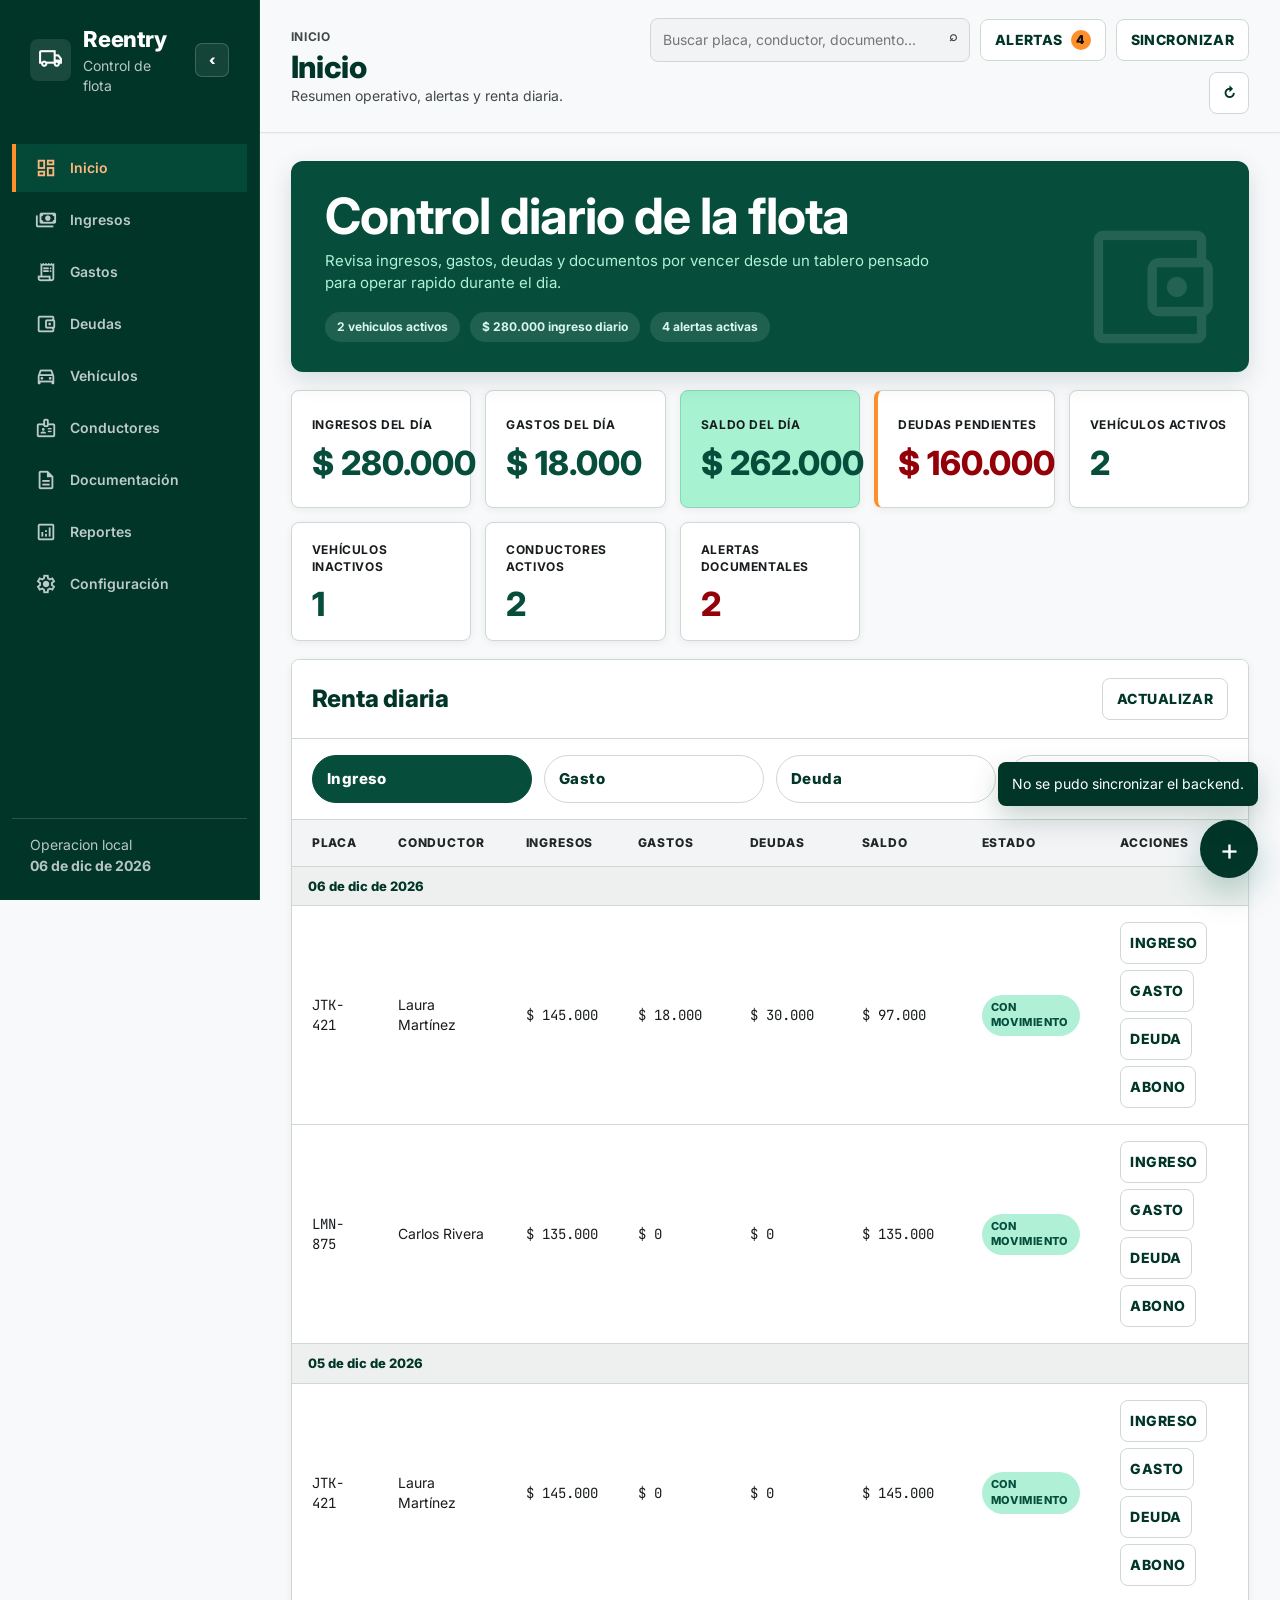
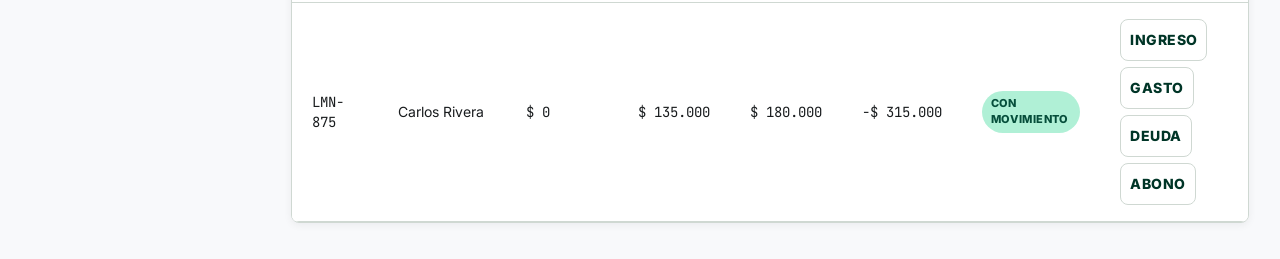
==== index.html @ 14680883 "Use valid default Sheets backend on mobile" ====
<!doctype html>
<html lang="es">
<head>
<meta charset="utf-8"><meta name="viewport" content="width=device-width,initial-scale=1">
<title>Reentry | Control de Flota</title>
<link href="https://fonts.googleapis.com/css2?family=Inter:wght@400;500;600;700;800;900&family=JetBrains+Mono:wght@400;500&display=swap" rel="stylesheet">
<link href="https://fonts.googleapis.com/css2?family=Material+Symbols+Outlined:wght,FILL@100..700,0..1&display=swap" rel="stylesheet">
<style>
:root{--bg:#f5f7f8;--ink:#17211d;--muted:#60706a;--line:#dce4e0;--panel:#fff;--primary:#176b5b;--dark:#17211d;--accent:#c98a2c;--bad:#b63d32;--warn:#a96f1c;--ok:#217348}*{box-sizing:border-box}body{margin:0;background:var(--bg);color:var(--ink);font-family:Inter,system-ui,Segoe UI,sans-serif}button,input,select,textarea{font:inherit}button{cursor:pointer}.shell{min-height:100vh;display:grid;grid-template-columns:270px 1fr}.side{background:var(--dark);color:white;padding:22px 16px;display:flex;flex-direction:column;gap:22px;position:sticky;top:0;height:100vh}.brand{display:flex;gap:12px;align-items:center}.mark{width:42px;height:42px;border-radius:8px;background:var(--accent);color:#111;display:grid;place-items:center;font-weight:900}.brand span,.foot{color:#b7c7c1}.nav{display:grid;gap:5px}.nav button{border:0;border-radius:7px;background:transparent;color:#d9e6e1;padding:11px 12px;text-align:left;display:flex;gap:10px;align-items:center}.nav button:hover,.nav button.on{background:rgba(255,255,255,.1);color:white}.ico{width:28px;height:28px;border-radius:6px;background:rgba(255,255,255,.08);display:grid;place-items:center;font-size:16px;line-height:1}.foot{margin-top:auto;border-top:1px solid rgba(255,255,255,.14);padding-top:16px;display:grid}.main{padding:26px;min-width:0}.top{display:flex;justify-content:space-between;gap:18px;align-items:flex-start;margin-bottom:20px}.crumb{color:var(--muted);font-size:13px;font-weight:800}h1{margin:6px 0 4px;font-size:30px}p{margin:0;color:var(--muted)}.actions{display:flex;gap:10px;flex-wrap:wrap;justify-content:flex-end;align-items:flex-start}.notify{position:relative}.notifyPanel{position:absolute;right:0;top:46px;width:min(340px,calc(100vw - 36px));background:white;border:1px solid var(--line);border-radius:8px;box-shadow:0 18px 50px rgba(16,30,26,.16);display:none;z-index:5;overflow:hidden}.notify.open .notifyPanel{display:block}.notifyHead{padding:12px 14px;border-bottom:1px solid var(--line);font-weight:900}.notifyList{max-height:320px;overflow:auto;padding:8px;display:grid;gap:8px}.badge{min-width:20px;height:20px;border-radius:999px;background:var(--accent);color:#111;display:inline-grid;place-items:center;font-size:12px;font-weight:900}.btn,.ghost,.icon,.danger{border:1px solid transparent;border-radius:7px;min-height:40px;padding:0 14px;font-weight:800;display:inline-flex;align-items:center;justify-content:center;gap:8px;white-space:nowrap}.btn{background:var(--primary);color:white}.ghost{background:white;border-color:var(--line);color:var(--ink)}.danger{background:#fae5e2;color:var(--bad)}.icon{width:40px;padding:0;background:white;border-color:var(--line)}.view{display:grid;gap:16px}.hero{min-height:230px;border-radius:8px;color:white;padding:28px;display:flex;align-items:flex-end;background:linear-gradient(90deg,rgba(13,35,30,.96),rgba(23,107,91,.78),rgba(201,138,44,.55)),url("data:image/svg+xml,%3Csvg xmlns='http://www.w3.org/2000/svg' width='1400' height='520' viewBox='0 0 1400 520'%3E%3Crect width='1400' height='520' fill='%2317211d'/%3E%3Cg fill='none' stroke='%23fff' stroke-opacity='.14' stroke-width='3'%3E%3Cpath d='M0 340 C210 290 335 410 560 350 C780 292 865 190 1100 236 C1235 262 1320 236 1400 205'/%3E%3Cpath d='M0 405 C185 360 333 448 526 410 C735 368 885 288 1108 324 C1238 345 1320 325 1400 300'/%3E%3C/g%3E%3Cg transform='translate(850 165)'%3E%3Crect x='0' y='70' width='360' height='86' rx='22' fill='%23e8efe9'/%3E%3Crect x='54' y='18' width='205' height='82' rx='30' fill='%23d9e4df'/%3E%3Ccircle cx='80' cy='160' r='42' fill='%23242d29'/%3E%3Ccircle cx='286' cy='160' r='42' fill='%23242d29'/%3E%3Ccircle cx='80' cy='160' r='19' fill='%23c98a2c'/%3E%3Ccircle cx='286' cy='160' r='19' fill='%23c98a2c'/%3E%3C/g%3E%3C/svg%3E") center/cover}.hero h2{margin:0 0 8px;font-size:34px}.hero p{color:#dbe8e3;max-width:620px}.metrics{display:grid;grid-template-columns:repeat(auto-fit,minmax(170px,1fr));gap:8px}.metric,.panel{background:var(--panel);border:1px solid var(--line);border-radius:8px}.metric{padding:10px 12px;display:grid;gap:4px;min-height:68px}.metric span{color:var(--muted);font-size:12px;font-weight:800}.metric strong{font-size:21px;line-height:1.1}.head,.filters{padding:14px 16px;border-bottom:1px solid var(--line);display:flex;justify-content:space-between;gap:12px;align-items:center}.head h2{margin:0;font-size:18px}.filters{background:#fbfcfb;flex-wrap:wrap}.field{display:grid;gap:6px}.field span{font-size:12px;color:var(--muted);font-weight:800}.field input,.field select,.field textarea{width:100%;border:1px solid var(--line);border-radius:7px;min-height:40px;padding:9px 10px;background:white}.field textarea{min-height:76px;resize:vertical}.filter{min-width:190px;flex:1}.table{overflow:auto}table{width:100%;border-collapse:collapse;min-width:850px}th,td{padding:13px 16px;border-bottom:1px solid var(--line);text-align:left;vertical-align:middle}th{color:var(--muted);font-size:12px;text-transform:uppercase;background:#fbfcfb}tr:hover td{background:#f8fbf9}.row{display:flex;gap:6px;flex-wrap:wrap}.row button{min-height:32px;padding:0 9px;border-radius:6px;border:1px solid var(--line);background:white;font-weight:800}.tag{display:inline-flex;border-radius:999px;padding:5px 9px;font-size:12px;font-weight:900;background:#edf3f0}.dateGroup th{background:#eef5f1;color:var(--primary);font-size:13px;text-transform:none;letter-spacing:0;border-top:1px solid var(--line);border-bottom:1px solid var(--line);padding:10px 16px}.dateGroup:hover th{background:#eef5f1}.ok{background:#e1f1e8;color:var(--ok)}.warn{background:#fff1d8;color:var(--warn)}.bad{background:#fae5e2;color:var(--bad)}.split{display:grid;grid-template-columns:minmax(0,1fr)360px;gap:16px}.alerts{padding:14px 16px;display:grid;gap:10px}.alert{border:1px solid var(--line);border-left:4px solid var(--accent);border-radius:7px;padding:11px;background:#fffdf8;display:grid;gap:3px}.empty{padding:30px 16px;text-align:center;color:var(--muted)}.modalRoot{position:fixed;inset:0;background:rgba(10,18,16,.5);display:none;align-items:center;justify-content:center;padding:20px;z-index:10}.modalRoot.open{display:flex}.modal{width:min(760px,100%);max-height:86vh;overflow:auto;background:white;border-radius:8px;box-shadow:0 18px 50px rgba(16,30,26,.16)}.modalHead,.modalFoot{padding:16px 18px;border-bottom:1px solid var(--line);display:flex;justify-content:space-between;gap:12px;align-items:center}.modalHead h2{margin:0;font-size:20px}.modalBody{padding:18px;display:grid;grid-template-columns:repeat(2,minmax(0,1fr));gap:14px}.full{grid-column:1/-1}.modalFoot{border-top:1px solid var(--line);border-bottom:0;justify-content:flex-end}.toast{position:fixed;right:22px;bottom:22px;background:var(--dark);color:white;border-radius:8px;padding:12px 14px;opacity:0;transform:translateY(10px);transition:.2s;pointer-events:none;z-index:20}.toast.show{opacity:1;transform:translateY(0)}.tabs{display:flex;gap:8px;flex-wrap:wrap;padding:12px 16px;border-bottom:1px solid var(--line);background:#fbfcfb}.tab{border:1px solid var(--line);background:white;color:var(--ink);border-radius:7px;min-height:34px;padding:0 11px;font-weight:800}.tab.on{background:var(--primary);border-color:var(--primary);color:white}.bars{padding:16px;display:grid;gap:10px}.barrow{display:grid;grid-template-columns:100px 1fr 110px;gap:10px;align-items:center;font-size:13px}.bar{height:12px;border-radius:999px;background:#e7efeb;overflow:hidden}.bar b{display:block;height:100%;background:var(--primary)}@media(max-width:980px){.shell{grid-template-columns:1fr}.side{position:relative;height:auto}.nav{grid-template-columns:repeat(3,1fr)}.split,.metrics{grid-template-columns:1fr}}@media(max-width:620px){.main{padding:18px}.top{display:grid}.nav{grid-template-columns:1fr 1fr}.hero h2{font-size:27px}.modalBody{grid-template-columns:1fr}}

@media(max-width:760px){
  body{background:#f7f9f8}
  .shell{display:block;min-height:100vh}
  .side{height:auto;position:sticky;top:0;z-index:8;padding:12px;gap:12px;border-bottom:1px solid rgba(255,255,255,.12)}
  .brand{gap:10px}.mark{width:36px;height:36px}.brand strong{font-size:15px}.brand span{font-size:12px}
  .foot{display:none}
  .nav{display:flex;gap:8px;overflow-x:auto;padding-bottom:2px;scroll-snap-type:x proximity;-webkit-overflow-scrolling:touch}
  .nav button{flex:0 0 auto;min-width:74px;padding:8px 10px;justify-content:center;flex-direction:column;gap:5px;font-size:12px;scroll-snap-align:start;text-align:center}
  .ico{width:30px;height:30px;font-size:17px}
  .main{padding:14px;min-width:0}
  .top{display:grid;grid-template-columns:1fr;gap:12px;margin-bottom:12px}
  h1{font-size:24px;margin-top:4px}.crumb{font-size:12px}p{font-size:13px}
  .actions{justify-content:flex-start;gap:8px}.btn,.ghost,.icon{min-height:36px;border-radius:7px}.notify{position:static}.notifyPanel{position:fixed;left:12px;right:12px;top:116px;width:auto;max-height:58vh}
  .metrics{grid-template-columns:repeat(2,minmax(0,1fr));gap:8px}.metric{min-height:62px;padding:9px 10px}.metric strong{font-size:18px}.metric span{font-size:11px}
  .panel{border-radius:8px;overflow:hidden}.head,.filters{padding:12px;align-items:flex-start}.head{display:grid;grid-template-columns:1fr auto}.filters{display:grid}.filter{min-width:0;width:100%}
  .tabs{display:flex;overflow-x:auto;flex-wrap:nowrap;padding:10px 12px}.tab{flex:0 0 auto;min-height:32px;font-size:12px}
  .table{overflow-x:auto;overflow-y:hidden;-webkit-overflow-scrolling:touch}.table table{min-width:760px;width:100%;display:table}.table thead{display:table-header-group}.table tbody{display:table-row-group;padding:0;background:transparent}.table tr{display:table-row;background:transparent;border:0;border-radius:0;overflow:visible}.table th,.table td{white-space:nowrap}.table td{display:table-cell;padding:11px 12px;border-bottom:1px solid var(--line);font-size:13px}.table td:before{content:none}.row{justify-content:flex-start;flex-wrap:nowrap}.row button{min-height:34px}.modalRoot{padding:10px;align-items:flex-start}.modal{max-height:calc(100vh - 20px);margin-top:0}.modalHead,.modalFoot{padding:12px}.modalBody{grid-template-columns:1fr;padding:12px;gap:10px}.toast{left:12px;right:12px;bottom:12px;text-align:center}
}
@media(max-width:420px){
  .nav button{min-width:68px}.actions .ghost{padding:0 10px}
}
@media(max-width:340px){.metrics{grid-template-columns:1fr}}


.sideToggle{margin-left:auto;width:34px;height:34px;border:1px solid rgba(255,255,255,.18);border-radius:7px;background:rgba(255,255,255,.08);color:white;font-weight:900}.shell.collapsed{grid-template-columns:82px 1fr}.shell.collapsed .brand div:last-child,.shell.collapsed .nav button:not(.on){font-size:0}.shell.collapsed .nav button{justify-content:center;padding:11px 8px}.shell.collapsed .ico{margin:0}.shell.collapsed .foot{display:none}.top{position:sticky;top:0;z-index:7;background:rgba(245,247,248,.94);backdrop-filter:blur(10px);padding:0 0 12px}.globalSearch{position:relative;min-width:min(330px,100%)}.globalSearch input{width:100%;border:1px solid var(--line);border-radius:7px;min-height:40px;padding:0 38px 0 12px;background:white}.globalSearch:after{content:"⌕";position:absolute;right:13px;top:8px;color:var(--muted);font-weight:900}.searchResults{position:absolute;right:0;top:46px;width:min(420px,calc(100vw - 28px));background:white;border:1px solid var(--line);border-radius:8px;box-shadow:0 18px 50px rgba(16,30,26,.16);display:none;z-index:9;overflow:hidden}.searchResults.open{display:block}.searchItem{width:100%;border:0;background:white;text-align:left;padding:11px 13px;display:grid;gap:2px;border-bottom:1px solid var(--line)}.searchItem:hover{background:#f7faf8}.searchItem small{color:var(--muted);font-weight:800}.fab{position:fixed;right:22px;bottom:22px;width:58px;height:58px;border:0;border-radius:999px;background:var(--primary);color:white;font-size:30px;line-height:1;box-shadow:0 14px 34px rgba(23,107,91,.3);z-index:12}.toast{bottom:94px}.bottomNav{display:none}.chipRow{display:flex;gap:8px;flex-wrap:wrap;padding:10px 16px;border-bottom:1px solid var(--line);background:white}.chip{border:1px solid var(--line);border-radius:999px;background:#edf3f0;color:var(--ink);min-height:30px;padding:0 10px;font-size:12px;font-weight:900}.table th:first-child,.table td:first-child{position:sticky;left:0;z-index:2}.table th:first-child{z-index:3}.table td:first-child{background:white}.table tr:hover td:first-child{background:#f8fbf9}.filterMobile{display:none}.sheetModal{align-items:flex-end}.sheet{width:min(680px,100%);background:white;border-radius:12px 12px 0 0;box-shadow:0 -18px 50px rgba(16,30,26,.18);overflow:hidden}.vehicleTabs{grid-column:1/-1}.timeline{grid-column:1/-1;display:grid;gap:10px}.event{display:grid;grid-template-columns:94px 1fr;gap:12px;align-items:start;border-left:3px solid var(--primary);padding:3px 0 10px 12px}.event time{font-size:12px;color:var(--muted);font-weight:900}.quickGrid{display:grid;grid-template-columns:repeat(4,minmax(0,1fr));gap:8px;padding:14px 16px;border-bottom:1px solid var(--line);background:#fbfcfb}.quickGrid button{min-height:42px}.skel{position:relative;overflow:hidden;color:transparent;background:#edf3f0}.skel:after{content:"";position:absolute;inset:0;transform:translateX(-100%);background:linear-gradient(90deg,transparent,rgba(255,255,255,.62),transparent);animation:shine 1.1s infinite}@keyframes shine{to{transform:translateX(100%)}}
@media(max-width:760px){.side{display:none}.main{padding-bottom:96px}.top{top:0;padding-bottom:10px}.actions{display:grid;grid-template-columns:1fr auto auto;width:100%;align-items:start}.globalSearch{grid-column:1/-1;min-width:0}.bottomNav{position:fixed;left:0;right:0;bottom:0;height:68px;background:white;border-top:1px solid var(--line);display:grid;grid-template-columns:repeat(5,1fr);z-index:11}.bottomNav button{border:0;background:white;color:var(--muted);font-size:11px;font-weight:900;display:grid;place-items:center;gap:2px;padding:6px 2px}.bottomNav button.on{color:var(--primary)}.bottomNav .ico{background:#edf3f0;color:inherit}.fab{right:18px;bottom:84px}.toast{bottom:154px}.filters{display:grid;grid-template-columns:1fr auto}.filters .field,.filters .ghost.clearFilters{display:none}.filterMobile{display:inline-flex}.chipRow{padding:9px 12px}.quickGrid{grid-template-columns:repeat(2,minmax(0,1fr));padding:12px}.event{grid-template-columns:74px 1fr}.shell.collapsed{grid-template-columns:1fr}.table th:first-child,.table td:first-child{position:sticky;left:0}.modal.sheetModal{align-items:flex-end}}
.menuBtn{display:none}.drawerBackdrop{display:none}@media(max-width:760px){.menuBtn{display:inline-flex}.side{display:flex;position:fixed;left:0;top:0;bottom:0;width:min(292px,86vw);height:100vh;z-index:30;transform:translateX(-105%);transition:transform .22s ease;box-shadow:18px 0 44px rgba(16,30,26,.2)}.side.open{transform:translateX(0)}.drawerBackdrop{position:fixed;inset:0;background:rgba(10,18,16,.42);z-index:29}.drawerBackdrop.open{display:block}.bottomNav{display:none!important}.main{padding-bottom:24px}.fab{bottom:22px}.toast{bottom:94px}.side .nav{display:grid;overflow:visible;padding:0;scroll-snap-type:none}.side .nav button{min-width:0;justify-content:flex-start;flex-direction:row;text-align:left;font-size:14px;padding:11px 12px}.side .brand{margin-bottom:6px}.sideToggle{display:none}}/* mobile drawer fix */@media(max-width:900px){.shell{display:block!important;grid-template-columns:1fr!important}.menuBtn{display:inline-flex!important;position:fixed;left:12px;top:12px;z-index:34;background:white!important}.top{padding-left:52px!important}.side{display:flex!important;position:fixed!important;left:0!important;top:0!important;bottom:0!important;width:min(304px,88vw)!important;height:100vh!important;z-index:33!important;transform:translateX(-110%)!important;transition:transform .22s ease!important;box-shadow:18px 0 44px rgba(16,30,26,.24)!important}.side.open{transform:translateX(0)!important}.shell.collapsed .side,.shell.collapsed .side.open{width:min(304px,88vw)!important}.shell.collapsed .brand div:last-child,.shell.collapsed .nav button:not(.on){font-size:inherit!important}.shell.collapsed .nav button,.side .nav button{justify-content:flex-start!important;flex-direction:row!important;text-align:left!important;font-size:14px!important;padding:11px 12px!important}.shell.collapsed .foot{display:grid!important}.drawerBackdrop{position:fixed!important;inset:0!important;background:rgba(10,18,16,.42)!important;z-index:32!important}.drawerBackdrop.open{display:block!important}.bottomNav{display:none!important}.main{padding-left:14px!important;padding-right:14px!important}.fab{bottom:22px!important}.toast{bottom:94px!important}}

/* Stitch-inspired operational visual layer */
:root{--bg:#f8f9fb;--ink:#191c1e;--muted:#404944;--line:#cfd8d2;--panel:#fff;--primary:#003527;--primary2:#064e3b;--dark:#003527;--accent:#ff8f2a;--bad:#ba1a1a;--warn:#d97706;--ok:#0b6b4b;--shadow:0 2px 8px rgba(15,23,42,.06);--soft:0 1px 2px rgba(15,23,42,.05)}
body{background:var(--bg);color:var(--ink);font-family:Inter,system-ui,Segoe UI,sans-serif;font-size:14px;line-height:1.45;-webkit-font-smoothing:antialiased}
.material-symbols-outlined,.ico{font-family:'Material Symbols Outlined';font-weight:400;font-style:normal;font-size:22px;line-height:1;letter-spacing:normal;text-transform:none;display:inline-grid;place-items:center;white-space:nowrap;word-wrap:normal;direction:ltr;font-feature-settings:'liga';-webkit-font-feature-settings:'liga';-webkit-font-smoothing:antialiased;font-variation-settings:'FILL' 0,'wght' 400,'GRAD' 0,'opsz' 24}
.shell{grid-template-columns:260px minmax(0,1fr)}
.side{background:var(--primary);padding:24px 12px;border-right:1px solid rgba(255,255,255,.08);box-shadow:none}
.brand{padding:0 18px 26px;gap:12px}.mark{width:42px;height:42px;border-radius:8px;background:rgba(255,255,255,.1);box-shadow:none;color:white;font-size:0}.mark:before{content:"local_shipping";font-family:'Material Symbols Outlined';font-size:25px;font-weight:400}.brand strong{font-size:22px;font-weight:800;letter-spacing:-.02em}.brand span,.foot{color:rgba(255,255,255,.72)}
.nav{gap:4px}.nav button{min-height:48px;border:0;border-left:4px solid transparent;border-radius:0;background:transparent;color:rgba(255,255,255,.74);padding:0 16px;text-align:left;font-weight:600;transition:background .16s,color .16s,border-color .16s}.nav button:hover{background:rgba(255,255,255,.08);color:white}.nav button.on{background:rgba(6,78,59,.78);border-left-color:var(--accent);color:#ffb77d}.nav button.on .ico{color:#ffb77d}.ico{width:28px;height:28px;background:transparent;color:inherit}
.foot{border-top:1px solid rgba(255,255,255,.16);padding:16px 18px 0;margin-top:auto}
.main{padding:28px clamp(18px,2.4vw,32px) 36px;min-width:0}.top{top:0;margin:-28px clamp(-32px,-2.4vw,-18px) 28px;padding:18px clamp(18px,2.4vw,32px);min-height:78px;background:rgba(248,249,251,.94);border-bottom:1px solid #dfe4e1;box-shadow:0 1px 2px rgba(15,23,42,.04);align-items:center}.crumb{color:var(--muted);font-size:12px;font-weight:700;letter-spacing:.05em;text-transform:uppercase}h1{font-size:clamp(28px,2.4vw,36px);line-height:1.08;margin:4px 0 2px;letter-spacing:-.02em;color:var(--primary);font-weight:800}p{color:var(--muted)}
.actions{align-items:center}.globalSearch{min-width:min(320px,100%)}.globalSearch input,.field input,.field select,.field textarea{border-color:#d1d8d4;border-radius:8px;background:#fff;box-shadow:none;transition:border-color .15s,box-shadow .15s}.globalSearch input{min-height:44px;background:#f1f3f5}.globalSearch input:focus,.field input:focus,.field select:focus,.field textarea:focus{outline:0;border-color:var(--primary2);box-shadow:0 0 0 2px rgba(6,78,59,.12)}
.btn,.ghost,.icon,.danger,.tab,.row button,.chip{border-radius:8px;transition:background .14s,border-color .14s,transform .14s;min-height:42px;font-weight:800;letter-spacing:.03em;text-transform:uppercase}.btn{background:var(--primary2);color:white;box-shadow:0 2px 6px rgba(0,53,39,.2)}.ghost,.icon,.row button,.tab{background:white;border-color:#cfd8d2;color:var(--primary);box-shadow:none}.danger{background:#ffdad6;color:#93000a}.btn:hover,.ghost:hover,.icon:hover,.row button:hover,.tab:hover{transform:translateY(-1px)}
.view{gap:18px}.hero{position:relative;min-height:188px;overflow:hidden;border-radius:12px;color:white;padding:30px 34px;display:grid;align-items:center;background:var(--primary2);box-shadow:0 8px 24px rgba(0,53,39,.14)}.hero:after{content:"account_balance_wallet";font-family:'Material Symbols Outlined';position:absolute;right:24px;bottom:10px;font-size:150px;line-height:1;color:rgba(255,255,255,.12);pointer-events:none}.hero>div{position:relative;z-index:1;max-width:760px}.hero h2{margin:0 0 8px;font-size:clamp(32px,4vw,50px);line-height:1.02;letter-spacing:-.02em;color:#fff}.hero p{color:#b0f0d6;max-width:620px;font-size:15px}.heroStats{display:flex;gap:10px;flex-wrap:wrap;margin-top:18px}.heroStats span{display:inline-flex;align-items:center;min-height:30px;border-radius:999px;padding:0 12px;background:rgba(255,255,255,.1);color:#d8f7eb;font-weight:700;font-size:12px}
.metrics{gap:14px;grid-template-columns:repeat(auto-fit,minmax(180px,1fr))}.metric,.panel{background:var(--panel);border:1px solid var(--line);border-radius:8px;box-shadow:var(--shadow)}.metric{padding:18px 20px;display:grid;gap:12px;min-height:118px;align-content:center}.metric span{color:var(--ink);font-size:12px;font-weight:700;letter-spacing:.05em;text-transform:uppercase}.metric strong{font-size:clamp(24px,2.6vw,34px);line-height:1.05;color:var(--primary2);font-weight:800;font-family:Inter,system-ui,sans-serif}.metric:nth-child(3){background:#a6f2d1;border-color:#8bd6b6}.metric:nth-child(4){border-left:4px solid var(--accent)}.metric:nth-child(4) strong,.metric:nth-child(8) strong{color:#93000a}
.panel{overflow:hidden;background:#fff}.head,.filters,.tabs,.quickGrid,.chipRow{background:#fff}.head,.filters{padding:18px 20px}.head h2{font-size:24px;letter-spacing:-.01em;color:var(--primary);font-weight:800}.filters{align-items:end;border-bottom:1px solid var(--line)}.field span{font-size:12px;font-weight:700;letter-spacing:.05em;text-transform:uppercase}.quickGrid{gap:12px;padding:16px 20px}.quickGrid .ghost{justify-content:flex-start;min-height:48px;border-radius:999px;text-transform:none;font-size:15px}.quickGrid .ghost:first-child{background:var(--primary2);border-color:var(--primary2);color:white}
.table{background:#fff}table{min-width:900px}th,td{border-bottom:1px solid var(--line)}th{padding:14px 20px;background:#f3f4f6;color:#202724;font-size:12px;font-weight:800;letter-spacing:.07em;text-transform:uppercase}td{padding:16px 20px;font-size:14px}tr:hover td{background:#f3f4f6}.table td:nth-child(1),.table td:nth-child(3),.table td:nth-child(4),.table td:nth-child(5),.table td:nth-child(6){font-family:'JetBrains Mono',Consolas,monospace}.tag{border-radius:999px;padding:5px 9px;font-size:11px;font-weight:800;letter-spacing:.04em;text-transform:uppercase}.ok{background:#b0f0d6;color:#064e3b}.warn{background:#ffdcc3;color:#6e3900}.bad{background:#ffdad6;color:#93000a}.dateGroup th{background:#edf0ee;color:var(--primary)}
.modalRoot{backdrop-filter:blur(4px)}.modal,.sheet{border-radius:12px;box-shadow:0 14px 38px rgba(15,23,42,.18)}.modalHead h2{font-size:22px;color:var(--primary)}.modalBody{gap:16px}.toast{background:var(--primary);box-shadow:0 12px 28px rgba(0,53,39,.22)}
@media(max-width:900px){.main{padding-top:18px}.top{margin:0 0 18px;background:#f8f9fb}.menuBtn{box-shadow:0 2px 8px rgba(15,23,42,.12)!important}.hero{min-height:228px;padding:28px}.metrics{grid-template-columns:repeat(2,minmax(0,1fr))}.shell.collapsed .foot{display:grid!important}}
@media(max-width:620px){body{background:#f8f9fb}.top{min-height:78px;gap:14px}.actions{grid-template-columns:1fr auto auto!important}.globalSearch{grid-column:1/-1}.hero{min-height:252px;padding:28px 22px;border-radius:12px}.hero h2{font-size:42px}.hero p{font-size:14px}.heroStats span{font-size:12px}.metrics{grid-template-columns:repeat(2,minmax(0,1fr));gap:12px}.metric{min-height:142px;padding:16px}.metric strong{font-size:30px}.head{grid-template-columns:1fr!important}.head .ghost{width:max-content}.quickGrid{display:flex;overflow-x:auto;grid-template-columns:none}.quickGrid .ghost{flex:0 0 auto;min-width:154px}.fab{width:64px;height:64px;background:var(--accent);box-shadow:0 12px 28px rgba(255,143,42,.32)}.modal,.sheet{border-radius:14px 14px 0 0}.modalBody{padding:16px}.table table{min-width:820px}}

/* Drawer and mobile header stabilization */
@media(min-width:901px){
  .menuBtn{display:none!important}
  .shell.collapsed{grid-template-columns:96px 1fr}
  .shell.collapsed .side{padding-left:10px;padding-right:10px}
  .shell.collapsed .brand{padding:0 0 22px;justify-content:center;display:grid;grid-template-columns:1fr;place-items:center}
  .shell.collapsed .brand div:last-child{display:none}
  .shell.collapsed .sideToggle{display:grid!important;margin:0;width:42px;height:42px;place-items:center}
  .shell.collapsed .nav button{width:100%;min-height:56px;padding:0;justify-content:center;border-left-color:transparent}
  .shell.collapsed .nav button.on{border-left-color:var(--accent)}
  .shell.collapsed .nav button .ico{margin:0}
  .shell.collapsed .nav button{font-size:0}
  .shell.collapsed .nav button.on{font-size:0}
}
@media(max-width:900px){
  body.drawerOpen{overflow:hidden}
  .shell{display:block!important;grid-template-columns:1fr!important}
  .main{padding:18px 14px 28px!important}
  .top{position:relative!important;display:grid!important;grid-template-columns:auto minmax(0,1fr)!important;gap:12px 14px!important;align-items:start!important;margin:0 0 18px!important;padding:10px 0 16px!important;min-height:0!important;background:#f8f9fb!important;border-bottom:1px solid var(--line)!important}
  .top>div:first-child{grid-column:2;min-width:0;padding-top:2px}
  .top>div:first-child h1{font-size:clamp(30px,10vw,44px);line-height:1.02;margin:2px 0 4px;overflow-wrap:anywhere}
  .top>div:first-child p{font-size:16px;line-height:1.35}
  .actions{grid-column:1/-1!important;display:grid!important;grid-template-columns:1fr auto auto!important;width:100%!important;gap:10px!important;align-items:center!important;justify-content:stretch!important}
  .menuBtn{display:inline-flex!important;position:absolute!important;left:0!important;top:12px!important;z-index:20!important;width:46px!important;height:46px!important;min-height:46px!important;padding:0!important;background:white!important;box-shadow:var(--shadow)!important}
  .globalSearch{grid-column:1/-1!important;min-width:0!important;width:100%!important}
  .globalSearch input{min-height:46px!important}
  #notify .ghost,#sync,#reset{min-height:44px!important}
  #primary{grid-column:1/-1!important;justify-self:start;min-height:48px!important;padding:0 20px!important}
  .side{display:flex!important;position:fixed!important;left:0!important;top:0!important;bottom:0!important;width:min(304px,86vw)!important;height:100vh!important;z-index:33!important;transform:translateX(-110%)!important;transition:transform .22s ease!important;box-shadow:18px 0 44px rgba(16,30,26,.24)!important}
  .side.open{transform:translateX(0)!important}
  .drawerBackdrop{position:fixed!important;inset:0!important;background:rgba(10,18,16,.42)!important;z-index:32!important}
  .drawerBackdrop.open{display:block!important}
  .shell.collapsed .brand div:last-child,.shell.collapsed .nav button:not(.on){font-size:inherit!important}
  .shell.collapsed .nav button,.side .nav button{justify-content:flex-start!important;flex-direction:row!important;text-align:left!important;font-size:14px!important;padding:11px 12px!important}
  .sideToggle{display:none!important}
}
@media(max-width:480px){
  .top{grid-template-columns:52px minmax(0,1fr)!important}
  .actions{grid-template-columns:1fr auto!important}
  #sync{grid-column:1;justify-self:stretch}
  #reset{grid-column:2}
  #notify{grid-column:1 / span 1}
  #notify .ghost{width:100%}
  .notifyPanel{top:190px!important}
  #primary{width:100%;justify-content:center}
}
</style>
</head>
<body>
<div class="shell" id="shell"><aside class="side"><div class="brand"><div class="mark">R</div><div><strong>Reentry</strong><br><span>Control de flota</span></div><button id="sideToggle" class="sideToggle" title="Contraer menú">‹</button></div><nav id="nav" class="nav"></nav><div class="foot"><span>Operacion local</span><strong id="today"></strong></div></aside><main class="main"><header class="top"><div><span id="crumb" class="crumb">Inicio</span><h1 id="title">Inicio</h1><p id="desc"></p></div><div class="actions"><button id="menuBtn" class="icon menuBtn" title="Abrir menú">☰</button><div class="globalSearch"><input id="globalSearch" placeholder="Buscar placa, conductor, documento..."><div id="searchResults" class="searchResults"></div></div><div id="notify" class="notify"></div><button id="sync" class="ghost" title="Sincronizar libro">Sincronizar</button><button id="reset" class="icon" title="Restaurar datos">↻</button><button id="primary" class="btn"></button></div></header><section id="view" class="view"></section></main></div><div id="drawerBackdrop" class="drawerBackdrop" onclick="closeDrawer()"></div><nav id="bottomNav" class="bottomNav"></nav><button id="fab" class="fab" title="Crear registro">+</button><div id="modal" class="modalRoot"></div><div id="toast" class="toast"></div>
<script>
var K='reentry-local-v1',API_KEY='reentry-sheets-api-url',DEFAULT_API_ENDPOINT='https://script.google.com/macros/s/AKfycbzJsZWGNGHiYjUsnaQwZSyjfYYYp2RRXVMpGRWNFYigNTSx33Nba7XPsBAPdGRVCWH5bA/exec',STORED_API_ENDPOINT=(localStorage.getItem('reentry-sheets-api-url')||'').trim(),SHEET_ID='1laiseLDWvTFM9M6xFGIrhbTuwGx5zcVXzxPoK0YQ13g',SHEET_TABS=['settings','vehicles','drivers','incomes','expenses','debts','pays','docs'],API_ENDPOINT=/^https:\/\/script\.google\.com\/macros\/s\/.+\/exec$/.test(STORED_API_ENDPOINT)?STORED_API_ENDPOINT:DEFAULT_API_ENDPOINT,WRITE_ENDPOINT=API_ENDPOINT,mods=[['inicio','Inicio','dashboard','Resumen operativo, alertas y renta diaria.'],['ingresos','Ingresos','payments','Recaudos por vehículo y fecha.'],['gastos','Gastos','receipt_long','Egresos de operación y mantenimiento.'],['deudas','Deudas','account_balance_wallet','Obligaciones de conductores y abonos.'],['vehiculos','Vehículos','directions_car','Catálogo maestro de unidades.'],['conductores','Conductores','badge','Catálogo maestro de conductores.'],['documentos','Documentación','description','Vigencias y control documental.'],['reportes','Reportes','analytics','Indicadores consolidados.'],['config','Configuración','settings','Parámetros base del sistema.']];
var $=function(s){return document.querySelector(s)},money=new Intl.NumberFormat('es-CO',{style:'currency',currency:'COP',maximumFractionDigits:0}),df=new Intl.DateTimeFormat('es-CO',{year:'numeric',month:'short',day:'2-digit'}),cur='inicio',filters={},reportMode='rentabilidad',state=load();
function iso(d){d=d||new Date();return d.toISOString().slice(0,10)}function add(d,n){var x=new Date(d+'T00:00:00');x.setDate(x.getDate()+n);return iso(x)}function fmt(d){return d?df.format(new Date(d+'T00:00:00')):''}function val(x){x=Number(x);return Number.isFinite(x)?x:0}function uid(p){return p+'-'+Date.now()+'-'+Math.floor(Math.random()*999)}
function seed(){var t=iso(),y=add(t,-1),nw=add(t,8),past=add(t,-5);return{settings:{alertDays:30,user:'Admin local'},vehicles:[{plate:'JTK-421',brand:'Chevrolet',model:'Onix',year:2022,color:'Blanco',rate:145000,status:'Activo',driver:'1020304050'},{plate:'LMN-875',brand:'Renault',model:'Logan',year:2021,color:'Gris',rate:135000,status:'Activo',driver:'901245778'},{plate:'QRS-219',brand:'Kia',model:'Picanto',year:2020,color:'Rojo',rate:118000,status:'Inactivo',driver:''}],drivers:[{id:'1020304050',name:'Laura Martínez',phone:'3105551288',license:'LC-8891',expires:nw,plate:'JTK-421',status:'Activo'},{id:'901245778',name:'Carlos Rivera',phone:'3114449021',license:'LC-4420',expires:add(t,120),plate:'LMN-875',status:'Activo'},{id:'79784412',name:'Daniel Torres',phone:'3008881190',license:'LC-3310',expires:past,plate:'',status:'Inactivo'}],incomes:[{id:'ing-1',date:t,plate:'JTK-421',driver:'1020304050',value:145000,method:'Efectivo',user:'Admin local',created:new Date().toISOString()},{id:'ing-2',date:t,plate:'LMN-875',driver:'901245778',value:135000,method:'Transferencia',user:'Admin local',created:new Date().toISOString()},{id:'ing-3',date:y,plate:'JTK-421',driver:'1020304050',value:145000,method:'Efectivo',user:'Admin local',created:new Date().toISOString()}],expenses:[{id:'gas-1',date:t,plate:'JTK-421',cat:'Lavado',concept:'Lavado general',value:18000,provider:'Lavadero Central',user:'Admin local'},{id:'gas-2',date:y,plate:'LMN-875',cat:'Mantenimiento',concept:'Cambio de aceite',value:135000,provider:'Serviteca Norte',user:'Admin local'}],debts:[{id:'deu-1',date:t,plate:'JTK-421',driver:'1020304050',concept:'Faltante de recaudo',value:30000},{id:'deu-2',date:y,plate:'LMN-875',driver:'901245778',concept:'Comparendo',value:180000}],pays:[{id:'abo-1',debt:'deu-2',date:t,value:50000,notes:'Primer abono',user:'Admin local'}],docs:[{id:'doc-1',plate:'JTK-421',type:'SOAT',number:'SOAT-88421',issued:add(t,-350),expires:nw,value:520000},{id:'doc-2',plate:'LMN-875',type:'Tecnomecánica',number:'RTM-2384',issued:add(t,-390),expires:past,value:230000}]}}
function load(){try{return JSON.parse(localStorage.getItem(K))||seed()}catch(e){return seed()}}function save(){localStorage.setItem(K,JSON.stringify(state))}function sheetUrl(tab){return 'https://docs.google.com/spreadsheets/d/'+SHEET_ID+'/gviz/tq?tqx=out:csv&sheet='+encodeURIComponent(tab)+'&cache='+Date.now()}function csvRows(txt){var rows=[],row=[],cell='',q=false;for(var i=0;i<txt.length;i++){var c=txt[i],n=txt[i+1];if(q){if(c=='"'&&n=='"'){cell+='"';i++}else if(c=='"')q=false;else cell+=c}else if(c=='"')q=true;else if(c==','){row.push(cell);cell=''}else if(c=='\n'){row.push(cell);rows.push(row);row=[];cell=''}else if(c!='\r')cell+=c}if(cell||row.length){row.push(cell);rows.push(row)}return rows.filter(function(r){return r.some(function(c){return c!==''})})}function rowsToObjects(rows){var h=(rows.shift()||[]).map(function(x){return x.trim()});return rows.map(function(r){var o={};h.forEach(function(k,i){o[k]=r[i]||''});return o}).filter(function(o){return Object.values(o).some(Boolean)})}function asNum(x){x=String(x||'').replace(/[$, ]/g,'');var n=Number(x);return Number.isFinite(n)?n:0}function normDate(x){if(!x)return'';if(/^\d{4}-\d{2}-\d{2}/.test(x))return x.slice(0,10);var n=Number(x);if(Number.isFinite(n)&&n>20000){var d=new Date(Math.round((n-25569)*864e5));return iso(d)}return String(x).slice(0,10)}function cleanState(db){db.settings=db.settings||{};['vehicles','drivers','incomes','expenses','debts','pays','docs'].forEach(function(k){db[k]=db[k]||[]});db.vehicles=db.vehicles.map(function(x){return{plate:(x.plate||'').toUpperCase(),brand:x.brand||'',model:x.model||'',year:asNum(x.year)||'',color:x.color||'',rate:asNum(x.rate),status:x.status||'Activo',driver:x.driver||''}}).filter(function(x){return x.plate});db.drivers=db.drivers.map(function(x){return{id:x.id||'',name:x.name||'',phone:x.phone||'',license:x.license||'',expires:normDate(x.expires),plate:(x.plate||'').toUpperCase(),status:x.status||'Activo'}}).filter(function(x){return x.id||x.name});db.incomes=db.incomes.map(function(x){return{id:x.id||uid('ing'),date:normDate(x.date),plate:(x.plate||'').toUpperCase(),driver:x.driver||'',value:asNum(x.value),method:x.method||'',notes:x.notes||'',user:x.user||db.settings.user||'Admin local',created:x.created||''}}).filter(function(x){return x.id&&x.plate});db.expenses=db.expenses.map(function(x){return{id:x.id||uid('gas'),date:normDate(x.date),plate:(x.plate||'').toUpperCase(),cat:x.cat||x.category||'',concept:x.concept||'',value:asNum(x.value),provider:x.provider||'',expires:normDate(x.expires),notes:x.notes||'',user:x.user||db.settings.user||'Admin local'}}).filter(function(x){return x.id&&x.plate});db.debts=db.debts.map(function(x){return{id:x.id||uid('deu'),date:normDate(x.date),plate:(x.plate||'').toUpperCase(),driver:x.driver||'',concept:x.concept||'',value:asNum(x.value),notes:x.notes||''}}).filter(function(x){return x.id&&x.plate});db.pays=db.pays.map(function(x){return{id:x.id||uid('abo'),debt:x.debt||'',date:normDate(x.date),value:asNum(x.value),notes:x.notes||'',user:x.user||db.settings.user||'Admin local'}}).filter(function(x){return x.id});db.docs=db.docs.map(function(x){return{id:x.id||uid('doc'),plate:(x.plate||'').toUpperCase(),type:x.type||'',number:x.number||'',issued:normDate(x.issued),expires:normDate(x.expires),value:asNum(x.value)}}).filter(function(x){return x.id&&x.plate});db.settings.alertDays=asNum(db.settings.alertDays)||30;db.settings.user=db.settings.user||'Admin local';if(db.settings.apiUrl)WRITE_ENDPOINT=db.settings.apiUrl;return db}async function loadSheetDB(){toast('Sincronizando libro...');var db={settings:{},vehicles:[],drivers:[],incomes:[],expenses:[],debts:[],pays:[],docs:[]};for(var i=0;i<SHEET_TABS.length;i++){var tab=SHEET_TABS[i],res=await fetch(sheetUrl(tab));if(!res.ok)throw new Error(tab+' '+res.status);var data=rowsToObjects(csvRows(await res.text()));if(tab=='settings')data.forEach(function(r){if(r.key)db.settings[r.key]=r.value});else db[tab]=data}state=cleanState(db);state.source={spreadsheetId:SHEET_ID,syncedAt:new Date().toISOString()};save();render();toast('Libro sincronizado.')}async function pushSheetChange(kind,row){if(!WRITE_ENDPOINT)return false;await fetch(WRITE_ENDPOINT,{method:'POST',headers:{'Content-Type':'application/json'},body:JSON.stringify({kind:kind,row:row})});return true}async function syncNow(){try{await loadSheetDB()}catch(e){toast('No se pudo leer el libro. Revisa permisos.');console.error(e)}}function veh(p){return state.vehicles.find(function(x){return x.plate==p})}function drv(i){return state.drivers.find(function(x){return x.id==i})}function drvPlate(p){var v=veh(p);return drv(v&&v.driver)||state.drivers.find(function(d){return d.plate==p})}function sum(a,k){return a.reduce(function(s,x){return s+val(x[k])},0)}function debtTotal(i){var d=state.debts.find(function(x){return x.id==i}),paid=sum(state.pays.filter(function(p){return p.debt==i}),'value'),bal=Math.max(0,val(d&&d.value)-paid);return{paid:paid,bal:bal,status:bal==0?'Pagada':paid>0?'Parcial':'Pendiente'}}function docStatus(e){var days=Math.ceil((new Date(e+'T00:00:00')-new Date(iso()+'T00:00:00'))/864e5);return days<0?['Vencido','bad',days]:days<=val(state.settings.alertDays)?['Próximo','warn',days]:['Vigente','ok',days]}
function activityDates(){var m={};state.incomes.forEach(function(x){if(x.date)m[x.date]=1});state.expenses.forEach(function(x){if(x.date)m[x.date]=1});state.debts.forEach(function(x){if(x.date)m[x.date]=1});return Object.keys(m).sort()}function baseDate(){var d=activityDates(),t=iso(),p=d.filter(function(x){return x<=t});return(p.length?p:d).slice(-1)[0]||t}function daily(){var dates=activityDates().filter(function(x){return x<=baseDate()}).slice(-3).reverse();if(!dates.length)dates=[iso(),add(iso(),-1),add(iso(),-2)];var out=[];dates.forEach(function(date){state.vehicles.filter(function(v){return v.status=='Activo'}).forEach(function(v){var inc=sum(state.incomes.filter(function(i){return i.date==date&&i.plate==v.plate}),'value'),exp=sum(state.expenses.filter(function(e){return e.date==date&&e.plate==v.plate}),'value'),deb=sum(state.debts.filter(function(d){return d.date==date&&d.plate==v.plate}),'value');out.push({id:date+'|'+v.plate,fecha:fmt(date),placa:v.plate,conductor:(drvPlate(v.plate)||{}).name||'Sin asignar',ingresos:money.format(inc),gastos:money.format(exp),deudas:money.format(deb),saldo:money.format(inc-exp-deb),estado:inc||exp||deb?'Con movimiento':'Pendiente'})})});return out}
function metricData(){var t=baseDate(),inc=sum(state.incomes.filter(function(i){return i.date==t}),'value'),exp=sum(state.expenses.filter(function(e){return e.date==t}),'value'),debt=state.debts.reduce(function(s,d){return s+debtTotal(d.id).bal},0),alerts=state.docs.filter(function(d){return docStatus(d.expires)[0]!='Vigente'}).length;return[['Ingresos del día',money.format(inc)],['Gastos del día',money.format(exp)],['Saldo del día',money.format(inc-exp)],['Deudas pendientes',money.format(debt)],['Vehículos activos',state.vehicles.filter(function(v){return v.status=='Activo'}).length],['Vehículos inactivos',state.vehicles.filter(function(v){return v.status!='Activo'}).length],['Conductores activos',state.drivers.filter(function(d){return d.status=='Activo'}).length],['Alertas documentales',alerts]]}
function render(){renderNotify();var m=mods.find(function(x){return x[0]==cur});$('#title').textContent=m[1];$('#crumb').textContent=m[1];$('#desc').textContent=m[3];$('#today').textContent=fmt(iso());$('#nav').innerHTML=mods.map(function(x){return '<button class="'+(x[0]==cur?'on':'')+'" onclick="cur=\''+x[0]+'\';filters={};render()"><span class="ico">'+x[2]+'</span>'+x[1]+'</button>'}).join('');var labels={inicio:'',ingresos:'Nuevo ingreso',gastos:'Nuevo gasto',deudas:'Nueva deuda',vehiculos:'Nuevo vehículo',conductores:'Nuevo conductor',documentos:'Nuevo documento',reportes:'Exportar resumen',config:'Guardar cambios'};var pb=$('#primary');pb.textContent=labels[cur];pb.style.display=cur=='inicio'?'none':'inline-flex';pb.onclick=primary;if(cur=='inicio')home();else if(cur=='reportes')reports();else if(cur=='config')config();else crud(cur)}
function renderNotify(){var box=$('#notify');if(!box)return;var al=alertItems();box.innerHTML='<button class="ghost" type="button" onclick="toggleNotify(event)">Alertas <span class="badge">'+al.length+'</span></button><div class="notifyPanel"><div class="notifyHead">Notificaciones</div><div class="notifyList">'+(al.length?al.map(function(a){return '<div class="alert"><strong>'+a[0]+'</strong><span>'+a[1]+'</span></div>'}).join(''):'<div class="empty">Sin alertas por ahora.</div>')+'</div></div>'}function toggleNotify(e){e.stopPropagation();$('#notify').classList.toggle('open')}document.addEventListener('click',function(e){var n=$('#notify');if(n&&!n.contains(e.target))n.classList.remove('open')});function alertItems(){var al=[];state.docs.forEach(function(d){var s=docStatus(d.expires);if(s[0]!='Vigente')al.push([d.type+' '+s[0].toLowerCase(),d.plate+' vence el '+fmt(d.expires)])});state.debts.forEach(function(d){var t=debtTotal(d.id);if(t.bal>0)al.push(['Deuda pendiente',((drv(d.driver)||{}).name||d.driver)+': '+money.format(t.bal)])});return al}
function primary(){if(cur=='inicio'){toast('Renta diaria actualizada.');render()}else if(cur=='reportes')exportCsv();else if(cur=='config')saveConfig();else openForm(cur)}function card(a){return '<div class="metric"><span>'+a[0]+'</span><strong>'+a[1]+'</strong></div>'}function home(){$('#view').innerHTML='<section class="metrics">'+metricData().map(card).join('')+'</section><section class="panel"><div class="head"><h2>Renta diaria</h2><button class="ghost" onclick="toast(\'Renta diaria actualizada.\')">Actualizar</button></div>'+table('renta',daily())+'</section>'}
function crud(t){var f=filter(rows(t)),s=statuses(t),statusField=s.length?'<label class="field filter"><span>Estado</span><select onchange="filters.status=this.value;crud(\''+t+'\')"><option value="">Todos</option>'+s.map(function(x){return '<option '+(filters.status==x?'selected':'')+'>'+x+'</option>'}).join('')+'</select></label>':'';$('#view').innerHTML='<section class="panel"><div class="filters"><label class="field filter"><span>Buscar</span><input value="'+(filters.q||'')+'" oninput="filters.q=this.value;crud(\''+t+'\')" placeholder="Texto, placa, conductor..."></label>'+statusField+'<button class="ghost" onclick="filters={};crud(\''+t+'\')">Limpiar filtros</button></div>'+table(t,f)+'</section>'}
function statuses(t){return t=='deudas'?['Pendiente','Parcial','Pagada']:t=='documentos'?['Vigente','Próximo','Vencido']:(t=='vehiculos'||t=='conductores')?['Activo','Inactivo']:[]}function filter(r){var q=(filters.q||'').toLowerCase();return r.filter(function(x){return(!q||Object.values(x).join(' ').toLowerCase().includes(q))&&(!filters.status||x.estado==filters.status)})}
function rows(t){if(t=='ingresos')return state.incomes.slice().sort(function(a,b){return b.date.localeCompare(a.date)}).map(function(i){return{id:i.id,fecha:fmt(i.date),placa:i.plate,conductor:(drv(i.driver)||{}).name||'',valor:money.format(i.value),metodo:i.method,usuario:i.user}});if(t=='gastos')return state.expenses.slice().sort(function(a,b){return b.date.localeCompare(a.date)}).map(function(e){return{id:e.id,fecha:fmt(e.date),placa:e.plate,categoria:e.cat,concepto:e.concept,valor:money.format(e.value),proveedor:e.provider||''}});if(t=='deudas')return state.debts.slice().sort(function(a,b){return b.date.localeCompare(a.date)}).map(function(d){var x=debtTotal(d.id);return{id:d.id,fecha:fmt(d.date),placa:d.plate,conductor:(drv(d.driver)||{}).name||'',concepto:d.concept,inicial:money.format(d.value),abonado:money.format(x.paid),saldo:money.format(x.bal),estado:x.status}});if(t=='vehiculos')return state.vehicles.map(function(v){return{id:v.plate,placa:v.plate,marca:v.brand,modelo:v.model,ano:v.year,conductor:(drv(v.driver)||{}).name||'Sin asignar',tarifa:money.format(v.rate),estado:v.status}});if(t=='conductores')return state.drivers.map(function(d){return{id:d.id,nombre:d.name,cedula:d.id,celular:d.phone,vehiculo:d.plate||'Sin asignar',licencia:fmt(d.expires),estado:d.status}});if(t=='documentos')return state.docs.map(function(d){var s=docStatus(d.expires);return{id:d.id,placa:d.plate,tipo:d.type,numero:d.number,expedicion:fmt(d.issued),vencimiento:fmt(d.expires),estado:s[0]}});return[]}
function table(t,r){if(!r.length)return'<div class="empty">No hay registros para mostrar.</div>';var hasDate=Object.prototype.hasOwnProperty.call(r[0],'fecha'),cols=Object.keys(r[0]).filter(function(k){return k!='id'&&k!='fecha'}),readonly=t=='reportes',span=cols.length+(readonly?0:1),lastDate=null;return'<div class="table"><table><thead><tr>'+cols.map(function(c){return'<th>'+label(c)+'</th>'}).join('')+(readonly?'':'<th>Acciones</th>')+'</tr></thead><tbody>'+r.map(function(x){var group=hasDate&&x.fecha!=lastDate?((lastDate=x.fecha),'<tr class="dateGroup"><th colspan="'+span+'">'+x.fecha+'</th></tr>'):'';return group+'<tr>'+cols.map(function(c){return'<td data-label="'+label(c)+'">'+cell(c,x[c])+'</td>'}).join('')+(readonly?'':'<td data-label="Acciones">'+actions(t,x.id)+'</td>')+'</tr>'}).join('')+'</tbody></table></div>'}function label(k){var m={fecha:'Fecha',placa:'Placa',conductor:'Conductor',ingresos:'Ingresos',gastos:'Gastos',deudas:'Deudas',saldo:'Saldo',estado:'Estado',valor:'Valor',metodo:'Método',usuario:'Usuario',categoria:'Categoría',concepto:'Concepto',proveedor:'Proveedor',inicial:'Inicial',abonado:'Abonado',nombre:'Nombre',cedula:'Cédula',celular:'Celular',vehiculo:'Vehículo',licencia:'Licencia',marca:'Marca',modelo:'Modelo',ano:'Año',tarifa:'Tarifa',tipo:'Tipo',numero:'Número',expedicion:'Expedición',vencimiento:'Vencimiento',dias:'Días',utilidad:'Utilidad'};return m[k]||k}function cell(k,v){if(k=='estado'){var tone=['Activo','Vigente','Pagada','Con movimiento','Registrado'].includes(v)?'ok':['Próximo','Parcial','Pendiente'].includes(v)?'warn':'bad';return'<span class="tag '+tone+'">'+v+'</span>'}return v}
function actions(t,i){if(t=='renta')return'<div class="row"><button onclick="fromDaily(\'ingresos\',\''+i+'\')">Ingreso</button><button onclick="fromDaily(\'gastos\',\''+i+'\')">Gasto</button><button onclick="fromDaily(\'deudas\',\''+i+'\')">Deuda</button></div>';if(t=='deudas')return'<div class="row"><button onclick="openForm(\''+t+'\',\''+i+'\')">Editar</button><button onclick="pay(\''+i+'\')">Abono</button></div>';if(t=='vehiculos')return'<div class="row"><button onclick="openForm(\''+t+'\',\''+i+'\')">Editar</button><button onclick="finance(\''+i+'\')">Finanzas</button></div>';return'<div class="row"><button onclick="openForm(\''+t+'\',\''+i+'\')">Editar</button><button onclick="del(\''+t+'\',\''+i+'\')">Eliminar</button></div>'}function fromDaily(t,i){var a=i.split('|');openForm(t,null,{date:a[0],plate:a[1]})}
function rec(t,i){var m={ingresos:state.incomes,gastos:state.expenses,deudas:state.debts,vehiculos:state.vehicles,conductores:state.drivers,documentos:state.docs};return t=='vehiculos'?m[t].find(function(x){return x.plate==i}):m[t].find(function(x){return x.id==i})}function opts(a){return a.map(function(x){return Array.isArray(x)?x:[x,x]})}function field(n,l,type,v,req,o,full){o=o||[];full=full||'';if(type=='select')return'<label class="field '+full+'"><span>'+l+(req?' *':'')+'</span><select name="'+n+'" '+(req?'required':'')+'>'+opts(o).map(function(x){return'<option value="'+x[0]+'" '+(String(x[0])==String(v)?'selected':'')+'>'+x[1]+'</option>'}).join('')+'</select></label>';if(type=='textarea')return'<label class="field '+full+'"><span>'+l+'</span><textarea name="'+n+'">'+(v||'')+'</textarea></label>';return'<label class="field '+full+'"><span>'+l+(req?' *':'')+'</span><input name="'+n+'" type="'+type+'" value="'+(v||'')+'" '+(req?'required':'')+'></label>'}
function openForm(t,i,ctx){ctx=ctx||{};var r=rec(t,i)||{},plates=state.vehicles.map(function(v){return[v.plate,v.plate]}),drivers=state.drivers.map(function(d){return[d.id,d.name+' ('+d.id+')']}),p=ctx.plate||r.plate||'',dr=ctx.driver||r.driver||((drvPlate(p)||{}).id)||'',f=[];if(t=='ingresos')f=[field('date','Fecha','date',ctx.date||r.date||iso(),1),field('plate','Placa','select',p,1,plates),field('driver','Conductor','select',dr,0,[['','Sin asignar']].concat(drivers)),field('value','Valor','number',r.value||'',1),field('method','Método','select',r.method||'Efectivo',1,['Efectivo','Transferencia','Otro']),field('notes','Observaciones','textarea',r.notes||'',0,[],'full')];if(t=='gastos')f=[field('date','Fecha','date',ctx.date||r.date||iso(),1),field('plate','Placa','select',p,1,plates),field('cat','Categoría','select',r.cat||'Mantenimiento',1,['Mantenimiento','Documentación','Reparación','Llantas','Lubricantes','Lavado','Accesorios','Seguros','Otros']),field('concept','Concepto','text',r.concept||'',1),field('value','Valor','number',r.value||'',1),field('provider','Proveedor','text',r.provider||'',0),field('expires','Vencimiento documental','date',r.expires||'',0),field('notes','Observaciones','textarea',r.notes||'',0,[],'full')];if(t=='deudas')f=[field('date','Fecha','date',ctx.date||r.date||iso(),1),field('plate','Placa','select',p,1,plates),field('driver','Conductor','select',dr,1,drivers),field('concept','Concepto','text',r.concept||'',1),field('value','Valor inicial','number',r.value||'',1),field('notes','Observaciones','textarea',r.notes||'',0,[],'full')];if(t=='vehiculos')f=[field('plate','Placa','text',r.plate||'',1),field('brand','Marca','text',r.brand||'',1),field('model','Línea / modelo','text',r.model||'',1),field('year','Año','number',r.year||'',1),field('color','Color','text',r.color||'',0),field('rate','Tarifa diaria','number',r.rate||'',1),field('status','Estado','select',r.status||'Activo',1,['Activo','Inactivo']),field('driver','Conductor asignado','select',r.driver||'',0,[['','Sin asignar']].concat(drivers))];if(t=='conductores')f=[field('name','Nombre completo','text',r.name||'',1),field('id','Cédula','text',r.id||'',1),field('phone','Celular','text',r.phone||'',1),field('license','Licencia','text',r.license||'',1),field('expires','Vencimiento licencia','date',r.expires||iso(),1),field('plate','Vehículo asignado','select',r.plate||'',0,[['','Sin asignar']].concat(plates)),field('status','Estado','select',r.status||'Activo',1,['Activo','Inactivo'])];if(t=='documentos')f=[field('plate','Placa','select',r.plate||'',1,plates),field('type','Tipo','select',r.type||'SOAT',1,['SOAT','Tecnomecánica','Seguro','Tarjeta de operación','Otro']),field('number','Número','text',r.number||'',1),field('issued','Expedición','date',r.issued||iso(),1),field('expires','Vencimiento','date',r.expires||'',1),field('value','Valor','number',r.value||'',0)];modal(i?'Editar registro':$('#primary').textContent,f,function(v){return saveRec(t,i,v)})}
function modal(title,body,ok){$('#modal').classList.add('open');$('#modal').innerHTML='<form class="modal" id="mf"><div class="modalHead"><h2>'+title+'</h2><button class="icon" type="button" onclick="closeM()">x</button></div><div class="modalBody">'+body.join('')+'</div><div class="modalFoot"><button class="ghost" type="button" onclick="closeM()">Cancelar</button><button class="btn">Guardar</button></div></form>';$('#mf').onsubmit=function(e){e.preventDefault();var v=Object.fromEntries(new FormData(e.target).entries());if(ok(v)!==false)closeM()}}function closeM(){$('#modal').classList.remove('open');$('#modal').innerHTML=''}
function saveRec(t,i,v){if(['ingresos','gastos','deudas'].includes(t)&&val(v.value)<=0){toast('El valor debe ser mayor que cero.');return false}if(t=='vehiculos'&&val(v.rate)<=0){toast('La tarifa debe ser mayor que cero.');return false}if(t=='vehiculos'&&!i&&state.vehicles.some(function(x){return x.plate==v.plate.toUpperCase()})){toast('La placa ya existe.');return false}if(t=='conductores'&&!i&&state.drivers.some(function(x){return x.id==v.id})){toast('La cédula ya existe.');return false}if(t=='documentos'&&v.expires<=v.issued){toast('El vencimiento debe ser posterior a la expedición.');return false}var maps={ingresos:['incomes','ing'],gastos:['expenses','gas'],deudas:['debts','deu'],vehiculos:['vehicles','veh'],conductores:['drivers','con'],documentos:['docs','doc']},mp=maps[t],col=mp[0],p=mp[1],n={};if(t=='ingresos')n={id:i||uid(p),date:v.date,plate:v.plate,driver:v.driver,value:val(v.value),method:v.method,notes:v.notes,user:state.settings.user,created:new Date().toISOString()};if(t=='gastos')n={id:i||uid(p),date:v.date,plate:v.plate,cat:v.cat,concept:v.concept,value:val(v.value),provider:v.provider,expires:v.expires,notes:v.notes,user:state.settings.user};if(t=='deudas')n={id:i||uid(p),date:v.date,plate:v.plate,driver:v.driver,concept:v.concept,value:val(v.value),notes:v.notes};if(t=='vehiculos')n={plate:v.plate.toUpperCase(),brand:v.brand,model:v.model,year:val(v.year),color:v.color,rate:val(v.rate),status:v.status,driver:v.driver};if(t=='conductores')n={id:v.id,name:v.name,phone:v.phone,license:v.license,expires:v.expires,plate:v.plate,status:v.status};if(t=='documentos')n={id:i||uid(p),plate:v.plate,type:v.type,number:v.number,issued:v.issued,expires:v.expires,value:val(v.value)};state[col]=i?state[col].map(function(x){return(t=='vehiculos'?x.plate:x.id)==i?n:x}):state[col].concat([n]);if(t=='vehiculos'&&n.driver)state.drivers=state.drivers.map(function(d){return d.id==n.driver?Object.assign({},d,{plate:n.plate}):d});if(t=='conductores'&&n.plate)state.vehicles=state.vehicles.map(function(vh){return vh.plate==n.plate?Object.assign({},vh,{driver:n.id}):vh});save();pushSheetChange('save:'+col,n).then(function(ok){toast(ok?'Registro guardado en libro.':'Registro guardado localmente.');render()}).catch(function(){toast('Guardado local; pendiente sincronizar.')});return true}
function del(t,i){var map={ingresos:'incomes',gastos:'expenses',documentos:'docs'};state[map[t]]=state[map[t]].filter(function(x){return x.id!=i});save();pushSheetChange('delete:'+map[t],{id:i}).then(function(ok){toast(ok?'Registro eliminado del libro.':'Registro eliminado localmente.');render()}).catch(function(){toast('Eliminado local; pendiente sincronizar.')})}function pay(i){var t=debtTotal(i);if(t.bal<=0)return toast('Esta deuda ya está pagada.');modal('Registrar abono',[field('date','Fecha','date',iso(),1),field('value','Valor abonado, maximo '+money.format(t.bal),'number','',1),field('notes','Observaciones','textarea','',0,[],'full')],function(v){var a=val(v.value);if(a<=0||a>t.bal){toast('El abono no puede superar el saldo.');return false}var n={id:uid('abo'),debt:i,date:v.date,value:a,notes:v.notes,user:state.settings.user};state.pays.push(n);save();pushSheetChange('save:pays',n).then(function(ok){toast(ok?'Abono guardado en libro.':'Abono guardado localmente.');render()}).catch(function(){toast('Abono local; pendiente sincronizar.')});return true})}
function finance(p){var inc=sum(state.incomes.filter(function(i){return i.plate==p}),'value'),exp=sum(state.expenses.filter(function(e){return e.plate==p}),'value'),deb=state.debts.filter(function(d){return d.plate==p}).reduce(function(s,d){return s+debtTotal(d.id).bal},0),v=veh(p);$('#modal').classList.add('open');$('#modal').innerHTML='<div class="modal"><div class="modalHead"><h2>Finanzas '+p+'</h2><button class="icon" onclick="closeM()">x</button></div><div class="modalBody"><div class="metric"><span>Vehículo</span><strong>'+v.brand+' '+v.model+'</strong></div><div class="metric"><span>Conductor</span><strong>'+((drvPlate(p)||{}).name||'Sin asignar')+'</strong></div>'+[['Ingresos historicos',money.format(inc)],['Gastos historicos',money.format(exp)],['Deudas pendientes',money.format(deb)],['Resultado',money.format(inc-exp-deb)]].map(card).join('')+'</div><div class="modalFoot"><button class="btn" onclick="closeM()">Cerrar</button></div></div>'}
function reportTabs(){var tabs=[['rentabilidad','Rentabilidad por vehículo'],['resumen','Resumen diario'],['ingresos','Ingresos'],['gastos','Gastos'],['deudas','Deudas'],['documentos','Documentación por vencer']];return'<div class="tabs">'+tabs.map(function(t){return'<button class="tab '+(reportMode==t[0]?'on':'')+'" onclick="reportMode=\''+t[0]+'\';reports()">'+t[1]+'</button>'}).join('')+'</div>'}
function reportRows(){if(reportMode=='rentabilidad')return state.vehicles.map(function(v){var inc=sum(state.incomes.filter(function(i){return i.plate==v.plate}),'value'),exp=sum(state.expenses.filter(function(e){return e.plate==v.plate}),'value'),deb=state.debts.filter(function(d){return d.plate==v.plate}).reduce(function(s,d){return s+debtTotal(d.id).bal},0);return{id:v.plate,placa:v.plate,conductor:(drv(v.driver)||{}).name||'Sin asignar',ingresos:money.format(inc),gastos:money.format(exp),deudas:money.format(deb),utilidad:money.format(inc-exp-deb),estado:v.status}});if(reportMode=='resumen')return daily();if(reportMode=='ingresos')return state.incomes.slice().sort(function(a,b){return b.date.localeCompare(a.date)}).map(function(i){return{id:i.id,fecha:fmt(i.date),placa:i.plate,conductor:(drv(i.driver)||{}).name||'',valor:money.format(i.value),metodo:i.method,usuario:i.user}});if(reportMode=='gastos')return state.expenses.slice().sort(function(a,b){return b.date.localeCompare(a.date)}).map(function(e){return{id:e.id,fecha:fmt(e.date),placa:e.plate,categoria:e.cat,concepto:e.concept,valor:money.format(e.value),proveedor:e.provider||''}});if(reportMode=='deudas')return state.debts.slice().sort(function(a,b){return b.date.localeCompare(a.date)}).map(function(d){var x=debtTotal(d.id);return{id:d.id,fecha:fmt(d.date),placa:d.plate,conductor:(drv(d.driver)||{}).name||'',concepto:d.concept,valor:money.format(d.value),abonado:money.format(x.paid),saldo:money.format(x.bal),estado:x.status}});if(reportMode=='documentos')return state.docs.map(function(d){var s=docStatus(d.expires);return{id:d.id,placa:d.plate,tipo:d.type,numero:d.number,vencimiento:fmt(d.expires),dias:s[2],estado:s[0]}}).filter(function(d){return d.estado!='Vigente'}).sort(function(a,b){return a.dias-b.dias});return[]}
function reportTitle(){var names={rentabilidad:'Rentabilidad por vehículo',resumen:'Resumen diario',ingresos:'Ingresos',gastos:'Gastos',deudas:'Deudas',documentos:'Documentación por vencer'};return names[reportMode]||'Reportes'}
function reports(){var rows=reportRows();$('#view').innerHTML='<section class="metrics">'+metricData().slice(0,4).map(card).join('')+'</section><section class="panel">'+reportTabs()+'<div class="head"><h2>'+reportTitle()+'</h2><span class="crumb">'+rows.length+' registros</span></div>'+table('reportes',rows)+'</section>'}
function config(){$('#view').innerHTML='<section class="panel"><div class="head"><h2>Parámetros generales</h2></div><div class="modalBody"><label class="field"><span>Días de alerta documental</span><input id="alertDays" type="number" value="'+state.settings.alertDays+'"></label><label class="field"><span>Usuario por defecto</span><input id="user" value="'+state.settings.user+'"></label></div></section>'}function saveConfig(){state.settings.alertDays=val($('#alertDays').value)||30;state.settings.user=$('#user').value||'Admin local';save();pushSheetChange('settings',state.settings).then(function(ok){toast(ok?'Configuracion guardada en libro.':'Configuracion guardada localmente.');render()}).catch(function(){toast('Configuracion local; pendiente sincronizar.')})}
function exportCsv(){var csv=['fecha,placa,conductor,ingresos,gastos,deudas,saldo'].concat(daily().map(function(r){return[r.fecha,r.placa,r.conductor,r.ingresos,r.gastos,r.deudas,r.saldo].join(',')})).join('\n'),blob=new Blob([csv],{type:'text/csv'}),url=URL.createObjectURL(blob),a=document.createElement('a');a.href=url;a.download='reentry-reporte-'+iso()+'.csv';a.click();URL.revokeObjectURL(url);toast('Reporte exportado.')}function toast(m){$('#toast').textContent=m;$('#toast').classList.add('show');clearTimeout(toast.t);toast.t=setTimeout(function(){$('#toast').classList.remove('show')},2400)}
function go(t){cur=t;filters={};closeDrawer();var v=$('#view');if(v)v.innerHTML=skeleton();setTimeout(render,90)}
function skeleton(){return '<section class="metrics">'+[1,2,3,4].map(function(){return '<div class="metric skel"><span>Cargando</span><strong>...</strong></div>'}).join('')+'</section><section class="panel"><div class="head"><h2 class="skel">Cargando</h2></div><div class="empty">Preparando vista...</div></section>'}
function navButton(x,short){return '<button class="'+(x[0]==cur?'on':'')+'" onclick="go(\''+x[0]+'\')"><span class="ico">'+x[2]+'</span>'+x[1]+'</button>'}
function render(){renderNotify();var m=mods.find(function(x){return x[0]==cur});$('#title').textContent=m[1];$('#crumb').textContent=m[1];$('#desc').textContent=m[3];$('#today').textContent=fmt(iso());$('#nav').innerHTML=mods.map(function(x){return navButton(x,0)}).join('');$('#bottomNav').innerHTML='';var labels={inicio:'Crear',ingresos:'Nuevo ingreso',gastos:'Nuevo gasto',deudas:'Nueva deuda',vehiculos:'Nuevo vehiculo',conductores:'Nuevo conductor',documentos:'Nuevo documento',reportes:'Exportar resumen',config:'Guardar cambios'};var pb=$('#primary');pb.textContent=labels[cur];pb.style.display=cur=='inicio'?'none':'inline-flex';pb.onclick=primary;var fab=$('#fab');fab.style.display=(cur=='reportes'||cur=='config')?'none':'block';initUX();if(cur=='inicio')home();else if(cur=='reportes')reports();else if(cur=='config')config();else crud(cur)}
function initUX(){var sy=$('#sync');if(sy&&!sy.ready){sy.ready=1;sy.onclick=syncNow}var st=$('#sideToggle');if(st&&!st.ready){st.ready=1;st.onclick=function(){var s=$('#shell');s.classList.toggle('collapsed');st.textContent=s.classList.contains('collapsed')?'›':'‹'}}var gs=$('#globalSearch');if(gs&&!gs.ready){gs.ready=1;gs.oninput=function(){globalSearch(this.value)};gs.onfocus=function(){globalSearch(this.value)}}var fab=$('#fab');if(fab&&!fab.ready){fab.ready=1;fab.onclick=fabAction}var mb=$('#menuBtn');if(mb&&!mb.ready){mb.ready=1;mb.onclick=openDrawer}}
function primary(){if(cur=='inicio')quickCreate();else if(cur=='reportes')exportCsv();else if(cur=='config')saveConfig();else openForm(cur)}
function fabAction(){if(cur=='inicio')quickCreate();else if(!['reportes','config'].includes(cur))openForm(cur)}
function globalSearch(q){var box=$('#searchResults');q=(q||'').trim().toLowerCase();if(!q){box.classList.remove('open');box.innerHTML='';return}var out=[];state.vehicles.forEach(function(v){out.push({t:'Vehiculo '+v.plate,s:v.brand+' '+v.model,m:'vehiculos'})});state.drivers.forEach(function(d){out.push({t:d.name,s:'Conductor '+d.id,m:'conductores'})});state.docs.forEach(function(d){out.push({t:d.type+' '+d.plate,s:'Documento vence '+fmt(d.expires),m:'documentos'})});state.debts.forEach(function(d){var x=debtTotal(d.id);if(x.bal>0)out.push({t:'Deuda '+d.plate,s:money.format(x.bal)+' pendiente',m:'deudas'})});out=out.filter(function(x){return (x.t+' '+x.s).toLowerCase().includes(q)}).slice(0,6);box.innerHTML=out.length?out.map(function(x){return '<button class="searchItem" onclick="selectSearch(\''+x.m+'\')"><strong>'+x.t+'</strong><small>'+x.s+'</small></button>'}).join(''):'<div class="empty">Sin resultados.</div>';box.classList.add('open')}
function selectSearch(m){$('#globalSearch').value='';$('#searchResults').classList.remove('open');go(m)}
function openDrawer(){var sh=$('#shell'),s=$('.side'),b=$('#drawerBackdrop');if(sh)sh.classList.remove('collapsed');if(s)s.classList.add('open');if(b)b.classList.add('open');document.body.classList.add('drawerOpen')}function closeDrawer(){var s=$('.side'),b=$('#drawerBackdrop');if(s)s.classList.remove('open');if(b)b.classList.remove('open');document.body.classList.remove('drawerOpen')}document.addEventListener('keydown',function(e){if(e.key=='Escape')closeDrawer()});function quickCreate(){var items=[['ingresos','Ingreso'],['gastos','Gasto'],['deudas','Deuda'],['vehiculos','Vehiculo'],['conductores','Conductor'],['documentos','Documento']];$('#modal').className='modalRoot open sheetModal';$('#modal').innerHTML='<div class="sheet"><div class="modalHead"><h2>Crear registro</h2><button class="icon" onclick="closeM()">x</button></div><div class="quickGrid">'+items.map(function(i){return '<button class="ghost" onclick="closeM();go(\''+i[0]+'\');setTimeout(function(){openForm(\''+i[0]+'\')},120)">'+i[1]+'</button>'}).join('')+'</div></div>'}
function chips(t){var a=[];if(filters.q)a.push(['q','Busqueda: '+filters.q]);if(filters.status)a.push(['status','Estado: '+filters.status]);return a.length?'<div class="chipRow">'+a.map(function(c){return '<button class="chip" onclick="delete filters.'+c[0]+';crud(\''+t+'\')">'+c[1]+' x</button>'}).join('')+'</div>':''}
function crud(t){var f=filter(rows(t)),s=statuses(t),statusField=s.length?'<label class="field filter"><span>Estado</span><select onchange="filters.status=this.value;crud(\''+t+'\')"><option value="">Todos</option>'+s.map(function(x){return '<option '+(filters.status==x?'selected':'')+'>'+x+'</option>'}).join('')+'</select></label>':'';$('#view').innerHTML='<section class="panel"><div class="filters"><button class="ghost filterMobile" onclick="openFilters(\''+t+'\')">Filtros</button><label class="field filter"><span>Buscar</span><input value="'+(filters.q||'')+'" oninput="filters.q=this.value;crud(\''+t+'\')" placeholder="Texto, placa, conductor..."></label>'+statusField+'<button class="ghost clearFilters" onclick="filters={};crud(\''+t+'\')">Limpiar filtros</button></div>'+chips(t)+table(t,f)+'</section>'}
function openFilters(t){var s=statuses(t),statusField=s.length?'<label class="field full"><span>Estado</span><select name="status"><option value="">Todos</option>'+s.map(function(x){return '<option '+(filters.status==x?'selected':'')+'>'+x+'</option>'}).join('')+'</select></label>':'';$('#modal').className='modalRoot open sheetModal';$('#modal').innerHTML='<form class="sheet" id="filterForm"><div class="modalHead"><h2>Filtros</h2><button class="icon" type="button" onclick="closeM()">x</button></div><div class="modalBody"><label class="field full"><span>Buscar</span><input name="q" value="'+(filters.q||'')+'" placeholder="Texto, placa, conductor..."></label>'+statusField+'</div><div class="modalFoot"><button class="ghost" type="button" onclick="filters={};closeM();crud(\''+t+'\')">Limpiar</button><button class="btn">Aplicar</button></div></form>';$('#filterForm').onsubmit=function(e){e.preventDefault();filters=Object.fromEntries(new FormData(e.target).entries());if(!s.length)delete filters.status;closeM();crud(t)}}
function home(){var md=metricData(),alerts=alertItems().length;$('#view').innerHTML='<section class="hero"><div><h2>Control diario de la flota</h2><p>Revisa ingresos, gastos, deudas y documentos por vencer desde un tablero pensado para operar rapido durante el dia.</p><div class="heroStats"><span>'+md[4][1]+' vehiculos activos</span><span>'+md[0][1]+' ingreso diario</span><span>'+alerts+' alertas activas</span></div></div></section><section class="metrics">'+md.map(card).join('')+'</section><section class="panel"><div class="head"><h2>Renta diaria</h2><button class="ghost" onclick="toast(\'Renta diaria actualizada.\')">Actualizar</button></div><div class="quickGrid"><button class="ghost" onclick="openForm(\'ingresos\')">Ingreso</button><button class="ghost" onclick="openForm(\'gastos\')">Gasto</button><button class="ghost" onclick="openForm(\'deudas\')">Deuda</button><button class="ghost" onclick="quickPay()">Abono</button></div>'+table('renta',daily())+'</section>'}
function quickPay(){var d=state.debts.find(function(x){return debtTotal(x.id).bal>0});d?pay(d.id):toast('No hay deudas pendientes.')}
function actions(t,i){if(t=='renta')return'<div class="row"><button onclick="fromDaily(\'ingresos\',\''+i+'\')">Ingreso</button><button onclick="fromDaily(\'gastos\',\''+i+'\')">Gasto</button><button onclick="fromDaily(\'deudas\',\''+i+'\')">Deuda</button><button onclick="payFromDaily(\''+i+'\')">Abono</button></div>';if(t=='deudas')return'<div class="row"><button onclick="openForm(\''+t+'\',\''+i+'\')">Editar</button><button onclick="pay(\''+i+'\')">Abono</button></div>';if(t=='vehiculos')return'<div class="row"><button onclick="openForm(\''+t+'\',\''+i+'\')">Editar</button><button onclick="finance(\''+i+'\')">Ficha</button></div>';return'<div class="row"><button onclick="openForm(\''+t+'\',\''+i+'\')">Editar</button><button onclick="del(\''+t+'\',\''+i+'\')">Eliminar</button></div>'}
function payFromDaily(i){var p=i.split('|')[1],d=state.debts.find(function(x){return x.plate==p&&debtTotal(x.id).bal>0});d?pay(d.id):toast('Este vehiculo no tiene deudas pendientes.')}
var vehTab='resumen';function finance(p){var v=veh(p),inc=sum(state.incomes.filter(function(i){return i.plate==p}),'value'),exp=sum(state.expenses.filter(function(e){return e.plate==p}),'value'),deb=state.debts.filter(function(d){return d.plate==p}).reduce(function(s,d){return s+debtTotal(d.id).bal},0),tabs=[['resumen','Resumen'],['timeline','Timeline'],['docs','Documentos'],['datos','Datos']];$('#modal').className='modalRoot open';$('#modal').innerHTML='<div class="modal"><div class="modalHead"><h2>Ficha '+p+'</h2><button class="icon" onclick="closeM()">x</button></div><div class="tabs vehicleTabs">'+tabs.map(function(t){return '<button class="tab '+(vehTab==t[0]?'on':'')+'" onclick="vehTab=\''+t[0]+'\';finance(\''+p+'\')">'+t[1]+'</button>'}).join('')+'</div><div class="modalBody">'+vehiclePanel(p,vehTab,inc,exp,deb,v)+'</div><div class="modalFoot"><button class="btn" onclick="closeM()">Cerrar</button></div></div>'}
function vehiclePanel(p,mode,inc,exp,deb,v){if(mode=='timeline')return '<div class="timeline">'+vehicleEvents(p).map(function(e){return '<div class="event"><time>'+fmt(e.date)+'</time><div><strong>'+e.t+'</strong><p>'+e.d+'</p></div></div>'}).join('')+'</div>';if(mode=='docs')return table('reportes',state.docs.filter(function(d){return d.plate==p}).map(function(d){var s=docStatus(d.expires);return{id:d.id,tipo:d.type,numero:d.number,vencimiento:fmt(d.expires),estado:s[0]}}));if(mode=='datos')return fieldView([['Placa',p],['Marca',v.brand],['Modelo',v.model],['Año',v.year],['Color',v.color||'Sin dato'],['Conductor',((drvPlate(p)||{}).name||'Sin asignar')],['Estado',v.status]]);return '<div class="metric"><span>Vehiculo</span><strong>'+v.brand+' '+v.model+'</strong></div><div class="metric"><span>Conductor</span><strong>'+((drvPlate(p)||{}).name||'Sin asignar')+'</strong></div>'+[['Ingresos historicos',money.format(inc)],['Gastos historicos',money.format(exp)],['Deudas pendientes',money.format(deb)],['Resultado',money.format(inc-exp-deb)]].map(card).join('')}
function fieldView(a){return a.map(function(x){return '<div class="metric"><span>'+x[0]+'</span><strong>'+x[1]+'</strong></div>'}).join('')}
function vehicleEvents(p){var e=[];state.incomes.filter(function(x){return x.plate==p}).forEach(function(x){e.push({date:x.date,t:'Ingreso',d:money.format(x.value)+' por '+x.method})});state.expenses.filter(function(x){return x.plate==p}).forEach(function(x){e.push({date:x.date,t:'Gasto',d:x.cat+' - '+money.format(x.value)})});state.debts.filter(function(x){return x.plate==p}).forEach(function(x){e.push({date:x.date,t:'Deuda',d:x.concept+' - saldo '+money.format(debtTotal(x.id).bal)})});state.docs.filter(function(x){return x.plate==p}).forEach(function(x){e.push({date:x.expires,t:'Documento',d:x.type+' vence este dia'})});state.pays.forEach(function(a){var d=state.debts.find(function(x){return x.id==a.debt&&x.plate==p});if(d)e.push({date:a.date,t:'Abono',d:money.format(a.value)+' a '+d.concept})});return e.sort(function(a,b){return b.date.localeCompare(a.date)})}
function closeM(){$('#modal').className='modalRoot';$('#modal').innerHTML=''}

function apiUrl(action){var sep=API_ENDPOINT.indexOf('?')>-1?'&':'?';return API_ENDPOINT+sep+'action='+encodeURIComponent(action)+'&cache='+Date.now()}
async function loadFromCsv(){var db={settings:{},vehicles:[],drivers:[],incomes:[],expenses:[],debts:[],pays:[],docs:[]};for(var i=0;i<SHEET_TABS.length;i++){var tab=SHEET_TABS[i],res=await fetch(sheetUrl(tab));if(!res.ok)throw new Error(tab+' '+res.status);var data=rowsToObjects(csvRows(await res.text()));if(tab=='settings')data.forEach(function(r){if(r.key)db.settings[r.key]=r.value});else db[tab]=data}return db}
async function loadSheetDB(){toast('Sincronizando libro...');var db;if(API_ENDPOINT){var res=await fetch(apiUrl('read'));if(!res.ok)throw new Error('api '+res.status);var json=await res.json();if(!json.ok)throw new Error(json.error||'api');db=json.data||{}}else{db=await loadFromCsv()}state=cleanState(db);state.settings.apiUrl=API_ENDPOINT;state.source={spreadsheetId:SHEET_ID,syncedAt:new Date().toISOString()};save();render();toast('Libro sincronizado.')}
async function pushSheetChange(kind,row){var endpoint=API_ENDPOINT||WRITE_ENDPOINT;if(!endpoint)return false;await fetch(endpoint,{method:'POST',headers:{'Content-Type':'text/plain;charset=utf-8'},body:JSON.stringify({kind:kind,row:row})});return true}
async function syncNow(){try{if(!API_ENDPOINT)toast('Pega la URL de Apps Script en Configuracion.');await loadSheetDB()}catch(e){toast(API_ENDPOINT?'No se pudo sincronizar el backend.':'No se pudo leer el libro. Falta conectar Apps Script.');console.error(e)}}
function config(){$('#view').innerHTML='<section class="panel"><div class="head"><h2>Parametros generales</h2></div><div class="modalBody"><label class="field"><span>Dias de alerta documental</span><input id="alertDays" type="number" value="'+state.settings.alertDays+'"></label><label class="field"><span>Usuario por defecto</span><input id="user" value="'+state.settings.user+'"></label><label class="field full"><span>API de Google Sheets</span><input id="apiUrl" value="'+(API_ENDPOINT||state.settings.apiUrl||'')+'" placeholder="URL de la implementacion web de Apps Script"></label></div></section>'}
function saveConfig(){state.settings.alertDays=val($('#alertDays').value)||30;state.settings.user=$('#user').value||'Admin local';API_ENDPOINT=($('#apiUrl').value||'').trim();WRITE_ENDPOINT=API_ENDPOINT;state.settings.apiUrl=API_ENDPOINT;localStorage.setItem(API_KEY,API_ENDPOINT);save();pushSheetChange('settings',state.settings).then(function(ok){toast(ok?'Configuracion guardada en libro.':'Configuracion guardada localmente.');render()}).catch(function(){toast('Configuracion local; pendiente sincronizar.')})}
$('#reset').onclick=function(){syncNow()};render();syncNow();
</script>
</body>
</html>
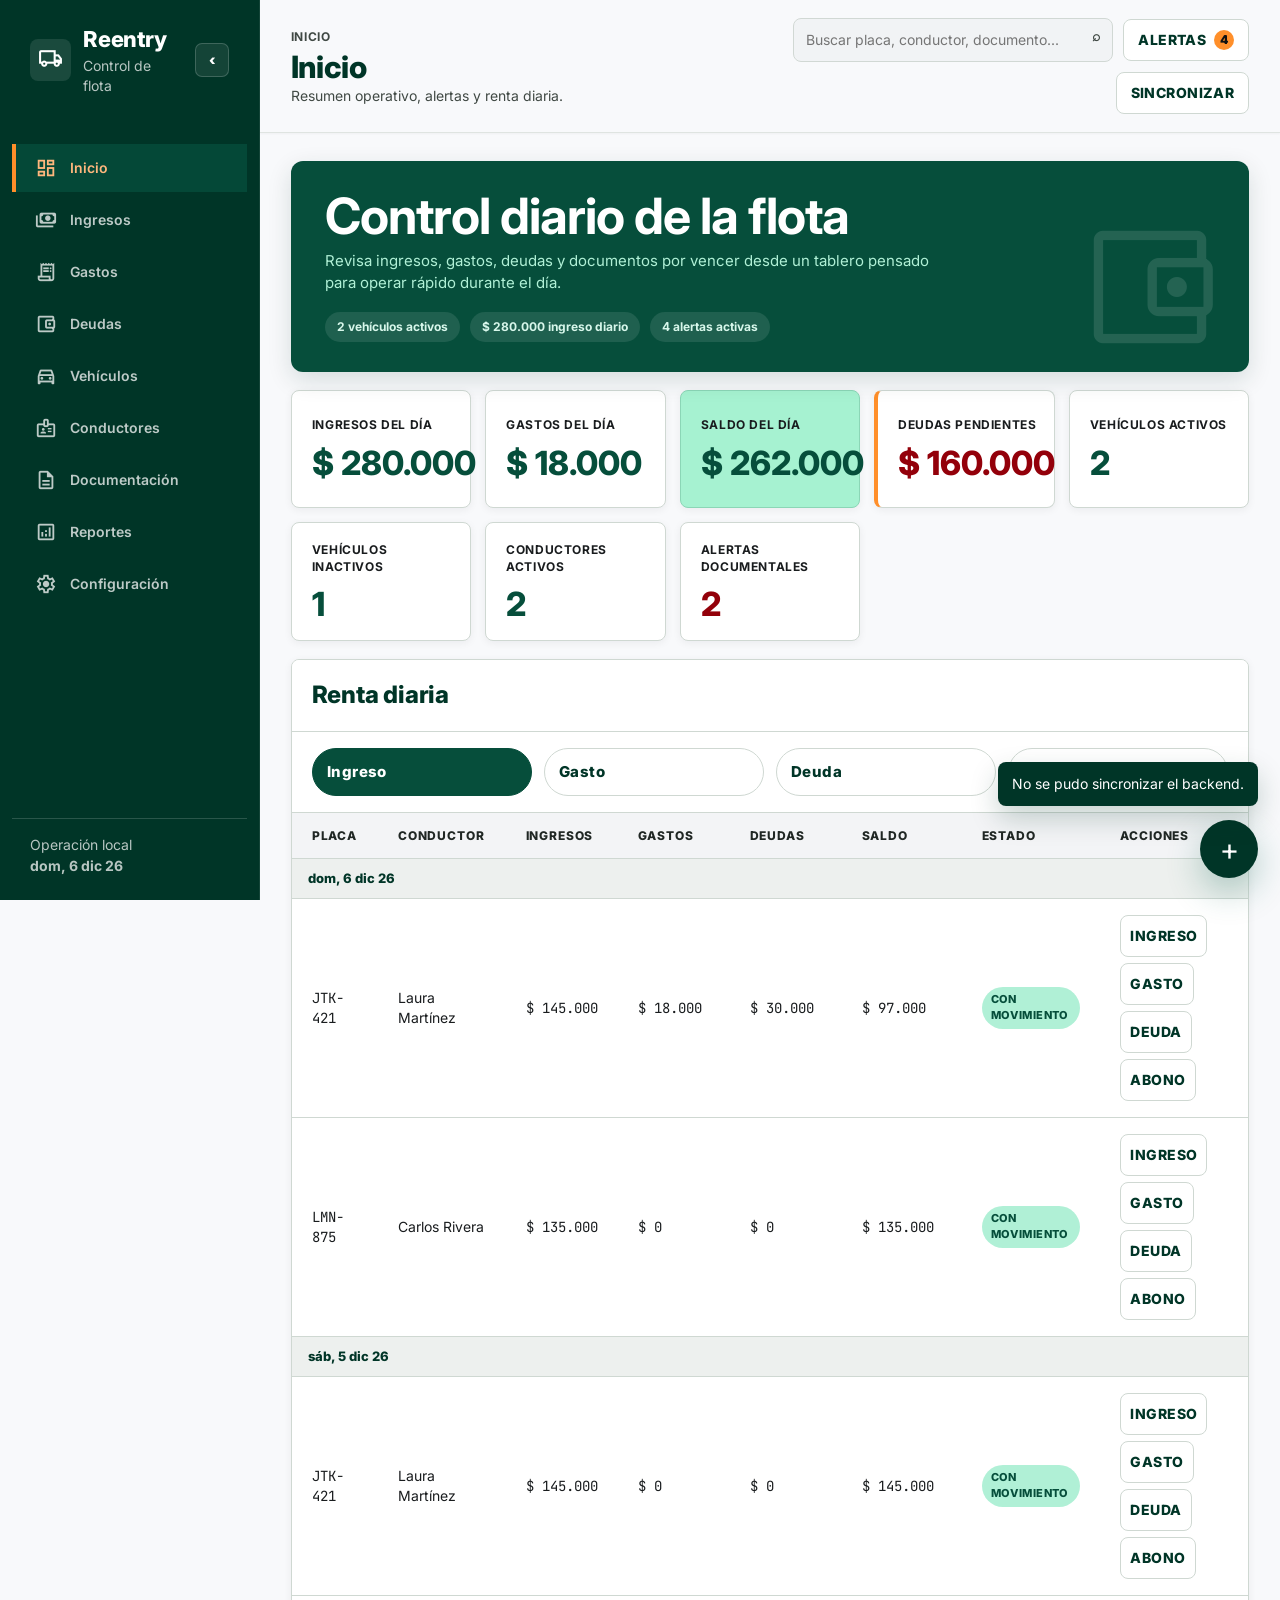
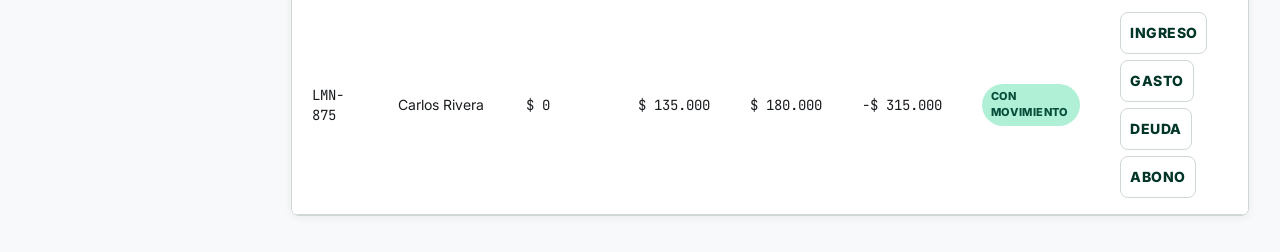
==== commit 4f51b729: "06/07//2026 1" ====
--- a/index.html
+++ b/index.html
@@ -1,170 +1,15 @@
-<!doctype html>
+﻿<!doctype html>
 <html lang="es">
 <head>
 <meta charset="utf-8"><meta name="viewport" content="width=device-width,initial-scale=1">
 <title>Reentry | Control de Flota</title>
 <link href="https://fonts.googleapis.com/css2?family=Inter:wght@400;500;600;700;800;900&family=JetBrains+Mono:wght@400;500&display=swap" rel="stylesheet">
 <link href="https://fonts.googleapis.com/css2?family=Material+Symbols+Outlined:wght,FILL@100..700,0..1&display=swap" rel="stylesheet">
-<style>
-:root{--bg:#f5f7f8;--ink:#17211d;--muted:#60706a;--line:#dce4e0;--panel:#fff;--primary:#176b5b;--dark:#17211d;--accent:#c98a2c;--bad:#b63d32;--warn:#a96f1c;--ok:#217348}*{box-sizing:border-box}body{margin:0;background:var(--bg);color:var(--ink);font-family:Inter,system-ui,Segoe UI,sans-serif}button,input,select,textarea{font:inherit}button{cursor:pointer}.shell{min-height:100vh;display:grid;grid-template-columns:270px 1fr}.side{background:var(--dark);color:white;padding:22px 16px;display:flex;flex-direction:column;gap:22px;position:sticky;top:0;height:100vh}.brand{display:flex;gap:12px;align-items:center}.mark{width:42px;height:42px;border-radius:8px;background:var(--accent);color:#111;display:grid;place-items:center;font-weight:900}.brand span,.foot{color:#b7c7c1}.nav{display:grid;gap:5px}.nav button{border:0;border-radius:7px;background:transparent;color:#d9e6e1;padding:11px 12px;text-align:left;display:flex;gap:10px;align-items:center}.nav button:hover,.nav button.on{background:rgba(255,255,255,.1);color:white}.ico{width:28px;height:28px;border-radius:6px;background:rgba(255,255,255,.08);display:grid;place-items:center;font-size:16px;line-height:1}.foot{margin-top:auto;border-top:1px solid rgba(255,255,255,.14);padding-top:16px;display:grid}.main{padding:26px;min-width:0}.top{display:flex;justify-content:space-between;gap:18px;align-items:flex-start;margin-bottom:20px}.crumb{color:var(--muted);font-size:13px;font-weight:800}h1{margin:6px 0 4px;font-size:30px}p{margin:0;color:var(--muted)}.actions{display:flex;gap:10px;flex-wrap:wrap;justify-content:flex-end;align-items:flex-start}.notify{position:relative}.notifyPanel{position:absolute;right:0;top:46px;width:min(340px,calc(100vw - 36px));background:white;border:1px solid var(--line);border-radius:8px;box-shadow:0 18px 50px rgba(16,30,26,.16);display:none;z-index:5;overflow:hidden}.notify.open .notifyPanel{display:block}.notifyHead{padding:12px 14px;border-bottom:1px solid var(--line);font-weight:900}.notifyList{max-height:320px;overflow:auto;padding:8px;display:grid;gap:8px}.badge{min-width:20px;height:20px;border-radius:999px;background:var(--accent);color:#111;display:inline-grid;place-items:center;font-size:12px;font-weight:900}.btn,.ghost,.icon,.danger{border:1px solid transparent;border-radius:7px;min-height:40px;padding:0 14px;font-weight:800;display:inline-flex;align-items:center;justify-content:center;gap:8px;white-space:nowrap}.btn{background:var(--primary);color:white}.ghost{background:white;border-color:var(--line);color:var(--ink)}.danger{background:#fae5e2;color:var(--bad)}.icon{width:40px;padding:0;background:white;border-color:var(--line)}.view{display:grid;gap:16px}.hero{min-height:230px;border-radius:8px;color:white;padding:28px;display:flex;align-items:flex-end;background:linear-gradient(90deg,rgba(13,35,30,.96),rgba(23,107,91,.78),rgba(201,138,44,.55)),url("data:image/svg+xml,%3Csvg xmlns='http://www.w3.org/2000/svg' width='1400' height='520' viewBox='0 0 1400 520'%3E%3Crect width='1400' height='520' fill='%2317211d'/%3E%3Cg fill='none' stroke='%23fff' stroke-opacity='.14' stroke-width='3'%3E%3Cpath d='M0 340 C210 290 335 410 560 350 C780 292 865 190 1100 236 C1235 262 1320 236 1400 205'/%3E%3Cpath d='M0 405 C185 360 333 448 526 410 C735 368 885 288 1108 324 C1238 345 1320 325 1400 300'/%3E%3C/g%3E%3Cg transform='translate(850 165)'%3E%3Crect x='0' y='70' width='360' height='86' rx='22' fill='%23e8efe9'/%3E%3Crect x='54' y='18' width='205' height='82' rx='30' fill='%23d9e4df'/%3E%3Ccircle cx='80' cy='160' r='42' fill='%23242d29'/%3E%3Ccircle cx='286' cy='160' r='42' fill='%23242d29'/%3E%3Ccircle cx='80' cy='160' r='19' fill='%23c98a2c'/%3E%3Ccircle cx='286' cy='160' r='19' fill='%23c98a2c'/%3E%3C/g%3E%3C/svg%3E") center/cover}.hero h2{margin:0 0 8px;font-size:34px}.hero p{color:#dbe8e3;max-width:620px}.metrics{display:grid;grid-template-columns:repeat(auto-fit,minmax(170px,1fr));gap:8px}.metric,.panel{background:var(--panel);border:1px solid var(--line);border-radius:8px}.metric{padding:10px 12px;display:grid;gap:4px;min-height:68px}.metric span{color:var(--muted);font-size:12px;font-weight:800}.metric strong{font-size:21px;line-height:1.1}.head,.filters{padding:14px 16px;border-bottom:1px solid var(--line);display:flex;justify-content:space-between;gap:12px;align-items:center}.head h2{margin:0;font-size:18px}.filters{background:#fbfcfb;flex-wrap:wrap}.field{display:grid;gap:6px}.field span{font-size:12px;color:var(--muted);font-weight:800}.field input,.field select,.field textarea{width:100%;border:1px solid var(--line);border-radius:7px;min-height:40px;padding:9px 10px;background:white}.field textarea{min-height:76px;resize:vertical}.filter{min-width:190px;flex:1}.table{overflow:auto}table{width:100%;border-collapse:collapse;min-width:850px}th,td{padding:13px 16px;border-bottom:1px solid var(--line);text-align:left;vertical-align:middle}th{color:var(--muted);font-size:12px;text-transform:uppercase;background:#fbfcfb}tr:hover td{background:#f8fbf9}.row{display:flex;gap:6px;flex-wrap:wrap}.row button{min-height:32px;padding:0 9px;border-radius:6px;border:1px solid var(--line);background:white;font-weight:800}.tag{display:inline-flex;border-radius:999px;padding:5px 9px;font-size:12px;font-weight:900;background:#edf3f0}.dateGroup th{background:#eef5f1;color:var(--primary);font-size:13px;text-transform:none;letter-spacing:0;border-top:1px solid var(--line);border-bottom:1px solid var(--line);padding:10px 16px}.dateGroup:hover th{background:#eef5f1}.ok{background:#e1f1e8;color:var(--ok)}.warn{background:#fff1d8;color:var(--warn)}.bad{background:#fae5e2;color:var(--bad)}.split{display:grid;grid-template-columns:minmax(0,1fr)360px;gap:16px}.alerts{padding:14px 16px;display:grid;gap:10px}.alert{border:1px solid var(--line);border-left:4px solid var(--accent);border-radius:7px;padding:11px;background:#fffdf8;display:grid;gap:3px}.empty{padding:30px 16px;text-align:center;color:var(--muted)}.modalRoot{position:fixed;inset:0;background:rgba(10,18,16,.5);display:none;align-items:center;justify-content:center;padding:20px;z-index:10}.modalRoot.open{display:flex}.modal{width:min(760px,100%);max-height:86vh;overflow:auto;background:white;border-radius:8px;box-shadow:0 18px 50px rgba(16,30,26,.16)}.modalHead,.modalFoot{padding:16px 18px;border-bottom:1px solid var(--line);display:flex;justify-content:space-between;gap:12px;align-items:center}.modalHead h2{margin:0;font-size:20px}.modalBody{padding:18px;display:grid;grid-template-columns:repeat(2,minmax(0,1fr));gap:14px}.full{grid-column:1/-1}.modalFoot{border-top:1px solid var(--line);border-bottom:0;justify-content:flex-end}.toast{position:fixed;right:22px;bottom:22px;background:var(--dark);color:white;border-radius:8px;padding:12px 14px;opacity:0;transform:translateY(10px);transition:.2s;pointer-events:none;z-index:20}.toast.show{opacity:1;transform:translateY(0)}.tabs{display:flex;gap:8px;flex-wrap:wrap;padding:12px 16px;border-bottom:1px solid var(--line);background:#fbfcfb}.tab{border:1px solid var(--line);background:white;color:var(--ink);border-radius:7px;min-height:34px;padding:0 11px;font-weight:800}.tab.on{background:var(--primary);border-color:var(--primary);color:white}.bars{padding:16px;display:grid;gap:10px}.barrow{display:grid;grid-template-columns:100px 1fr 110px;gap:10px;align-items:center;font-size:13px}.bar{height:12px;border-radius:999px;background:#e7efeb;overflow:hidden}.bar b{display:block;height:100%;background:var(--primary)}@media(max-width:980px){.shell{grid-template-columns:1fr}.side{position:relative;height:auto}.nav{grid-template-columns:repeat(3,1fr)}.split,.metrics{grid-template-columns:1fr}}@media(max-width:620px){.main{padding:18px}.top{display:grid}.nav{grid-template-columns:1fr 1fr}.hero h2{font-size:27px}.modalBody{grid-template-columns:1fr}}
-
-@media(max-width:760px){
-  body{background:#f7f9f8}
-  .shell{display:block;min-height:100vh}
-  .side{height:auto;position:sticky;top:0;z-index:8;padding:12px;gap:12px;border-bottom:1px solid rgba(255,255,255,.12)}
-  .brand{gap:10px}.mark{width:36px;height:36px}.brand strong{font-size:15px}.brand span{font-size:12px}
-  .foot{display:none}
-  .nav{display:flex;gap:8px;overflow-x:auto;padding-bottom:2px;scroll-snap-type:x proximity;-webkit-overflow-scrolling:touch}
-  .nav button{flex:0 0 auto;min-width:74px;padding:8px 10px;justify-content:center;flex-direction:column;gap:5px;font-size:12px;scroll-snap-align:start;text-align:center}
-  .ico{width:30px;height:30px;font-size:17px}
-  .main{padding:14px;min-width:0}
-  .top{display:grid;grid-template-columns:1fr;gap:12px;margin-bottom:12px}
-  h1{font-size:24px;margin-top:4px}.crumb{font-size:12px}p{font-size:13px}
-  .actions{justify-content:flex-start;gap:8px}.btn,.ghost,.icon{min-height:36px;border-radius:7px}.notify{position:static}.notifyPanel{position:fixed;left:12px;right:12px;top:116px;width:auto;max-height:58vh}
-  .metrics{grid-template-columns:repeat(2,minmax(0,1fr));gap:8px}.metric{min-height:62px;padding:9px 10px}.metric strong{font-size:18px}.metric span{font-size:11px}
-  .panel{border-radius:8px;overflow:hidden}.head,.filters{padding:12px;align-items:flex-start}.head{display:grid;grid-template-columns:1fr auto}.filters{display:grid}.filter{min-width:0;width:100%}
-  .tabs{display:flex;overflow-x:auto;flex-wrap:nowrap;padding:10px 12px}.tab{flex:0 0 auto;min-height:32px;font-size:12px}
-  .table{overflow-x:auto;overflow-y:hidden;-webkit-overflow-scrolling:touch}.table table{min-width:760px;width:100%;display:table}.table thead{display:table-header-group}.table tbody{display:table-row-group;padding:0;background:transparent}.table tr{display:table-row;background:transparent;border:0;border-radius:0;overflow:visible}.table th,.table td{white-space:nowrap}.table td{display:table-cell;padding:11px 12px;border-bottom:1px solid var(--line);font-size:13px}.table td:before{content:none}.row{justify-content:flex-start;flex-wrap:nowrap}.row button{min-height:34px}.modalRoot{padding:10px;align-items:flex-start}.modal{max-height:calc(100vh - 20px);margin-top:0}.modalHead,.modalFoot{padding:12px}.modalBody{grid-template-columns:1fr;padding:12px;gap:10px}.toast{left:12px;right:12px;bottom:12px;text-align:center}
-}
-@media(max-width:420px){
-  .nav button{min-width:68px}.actions .ghost{padding:0 10px}
-}
-@media(max-width:340px){.metrics{grid-template-columns:1fr}}
-
-
-.sideToggle{margin-left:auto;width:34px;height:34px;border:1px solid rgba(255,255,255,.18);border-radius:7px;background:rgba(255,255,255,.08);color:white;font-weight:900}.shell.collapsed{grid-template-columns:82px 1fr}.shell.collapsed .brand div:last-child,.shell.collapsed .nav button:not(.on){font-size:0}.shell.collapsed .nav button{justify-content:center;padding:11px 8px}.shell.collapsed .ico{margin:0}.shell.collapsed .foot{display:none}.top{position:sticky;top:0;z-index:7;background:rgba(245,247,248,.94);backdrop-filter:blur(10px);padding:0 0 12px}.globalSearch{position:relative;min-width:min(330px,100%)}.globalSearch input{width:100%;border:1px solid var(--line);border-radius:7px;min-height:40px;padding:0 38px 0 12px;background:white}.globalSearch:after{content:"⌕";position:absolute;right:13px;top:8px;color:var(--muted);font-weight:900}.searchResults{position:absolute;right:0;top:46px;width:min(420px,calc(100vw - 28px));background:white;border:1px solid var(--line);border-radius:8px;box-shadow:0 18px 50px rgba(16,30,26,.16);display:none;z-index:9;overflow:hidden}.searchResults.open{display:block}.searchItem{width:100%;border:0;background:white;text-align:left;padding:11px 13px;display:grid;gap:2px;border-bottom:1px solid var(--line)}.searchItem:hover{background:#f7faf8}.searchItem small{color:var(--muted);font-weight:800}.fab{position:fixed;right:22px;bottom:22px;width:58px;height:58px;border:0;border-radius:999px;background:var(--primary);color:white;font-size:30px;line-height:1;box-shadow:0 14px 34px rgba(23,107,91,.3);z-index:12}.toast{bottom:94px}.bottomNav{display:none}.chipRow{display:flex;gap:8px;flex-wrap:wrap;padding:10px 16px;border-bottom:1px solid var(--line);background:white}.chip{border:1px solid var(--line);border-radius:999px;background:#edf3f0;color:var(--ink);min-height:30px;padding:0 10px;font-size:12px;font-weight:900}.table th:first-child,.table td:first-child{position:sticky;left:0;z-index:2}.table th:first-child{z-index:3}.table td:first-child{background:white}.table tr:hover td:first-child{background:#f8fbf9}.filterMobile{display:none}.sheetModal{align-items:flex-end}.sheet{width:min(680px,100%);background:white;border-radius:12px 12px 0 0;box-shadow:0 -18px 50px rgba(16,30,26,.18);overflow:hidden}.vehicleTabs{grid-column:1/-1}.timeline{grid-column:1/-1;display:grid;gap:10px}.event{display:grid;grid-template-columns:94px 1fr;gap:12px;align-items:start;border-left:3px solid var(--primary);padding:3px 0 10px 12px}.event time{font-size:12px;color:var(--muted);font-weight:900}.quickGrid{display:grid;grid-template-columns:repeat(4,minmax(0,1fr));gap:8px;padding:14px 16px;border-bottom:1px solid var(--line);background:#fbfcfb}.quickGrid button{min-height:42px}.skel{position:relative;overflow:hidden;color:transparent;background:#edf3f0}.skel:after{content:"";position:absolute;inset:0;transform:translateX(-100%);background:linear-gradient(90deg,transparent,rgba(255,255,255,.62),transparent);animation:shine 1.1s infinite}@keyframes shine{to{transform:translateX(100%)}}
-@media(max-width:760px){.side{display:none}.main{padding-bottom:96px}.top{top:0;padding-bottom:10px}.actions{display:grid;grid-template-columns:1fr auto auto;width:100%;align-items:start}.globalSearch{grid-column:1/-1;min-width:0}.bottomNav{position:fixed;left:0;right:0;bottom:0;height:68px;background:white;border-top:1px solid var(--line);display:grid;grid-template-columns:repeat(5,1fr);z-index:11}.bottomNav button{border:0;background:white;color:var(--muted);font-size:11px;font-weight:900;display:grid;place-items:center;gap:2px;padding:6px 2px}.bottomNav button.on{color:var(--primary)}.bottomNav .ico{background:#edf3f0;color:inherit}.fab{right:18px;bottom:84px}.toast{bottom:154px}.filters{display:grid;grid-template-columns:1fr auto}.filters .field,.filters .ghost.clearFilters{display:none}.filterMobile{display:inline-flex}.chipRow{padding:9px 12px}.quickGrid{grid-template-columns:repeat(2,minmax(0,1fr));padding:12px}.event{grid-template-columns:74px 1fr}.shell.collapsed{grid-template-columns:1fr}.table th:first-child,.table td:first-child{position:sticky;left:0}.modal.sheetModal{align-items:flex-end}}
-.menuBtn{display:none}.drawerBackdrop{display:none}@media(max-width:760px){.menuBtn{display:inline-flex}.side{display:flex;position:fixed;left:0;top:0;bottom:0;width:min(292px,86vw);height:100vh;z-index:30;transform:translateX(-105%);transition:transform .22s ease;box-shadow:18px 0 44px rgba(16,30,26,.2)}.side.open{transform:translateX(0)}.drawerBackdrop{position:fixed;inset:0;background:rgba(10,18,16,.42);z-index:29}.drawerBackdrop.open{display:block}.bottomNav{display:none!important}.main{padding-bottom:24px}.fab{bottom:22px}.toast{bottom:94px}.side .nav{display:grid;overflow:visible;padding:0;scroll-snap-type:none}.side .nav button{min-width:0;justify-content:flex-start;flex-direction:row;text-align:left;font-size:14px;padding:11px 12px}.side .brand{margin-bottom:6px}.sideToggle{display:none}}/* mobile drawer fix */@media(max-width:900px){.shell{display:block!important;grid-template-columns:1fr!important}.menuBtn{display:inline-flex!important;position:fixed;left:12px;top:12px;z-index:34;background:white!important}.top{padding-left:52px!important}.side{display:flex!important;position:fixed!important;left:0!important;top:0!important;bottom:0!important;width:min(304px,88vw)!important;height:100vh!important;z-index:33!important;transform:translateX(-110%)!important;transition:transform .22s ease!important;box-shadow:18px 0 44px rgba(16,30,26,.24)!important}.side.open{transform:translateX(0)!important}.shell.collapsed .side,.shell.collapsed .side.open{width:min(304px,88vw)!important}.shell.collapsed .brand div:last-child,.shell.collapsed .nav button:not(.on){font-size:inherit!important}.shell.collapsed .nav button,.side .nav button{justify-content:flex-start!important;flex-direction:row!important;text-align:left!important;font-size:14px!important;padding:11px 12px!important}.shell.collapsed .foot{display:grid!important}.drawerBackdrop{position:fixed!important;inset:0!important;background:rgba(10,18,16,.42)!important;z-index:32!important}.drawerBackdrop.open{display:block!important}.bottomNav{display:none!important}.main{padding-left:14px!important;padding-right:14px!important}.fab{bottom:22px!important}.toast{bottom:94px!important}}
-
-/* Stitch-inspired operational visual layer */
-:root{--bg:#f8f9fb;--ink:#191c1e;--muted:#404944;--line:#cfd8d2;--panel:#fff;--primary:#003527;--primary2:#064e3b;--dark:#003527;--accent:#ff8f2a;--bad:#ba1a1a;--warn:#d97706;--ok:#0b6b4b;--shadow:0 2px 8px rgba(15,23,42,.06);--soft:0 1px 2px rgba(15,23,42,.05)}
-body{background:var(--bg);color:var(--ink);font-family:Inter,system-ui,Segoe UI,sans-serif;font-size:14px;line-height:1.45;-webkit-font-smoothing:antialiased}
-.material-symbols-outlined,.ico{font-family:'Material Symbols Outlined';font-weight:400;font-style:normal;font-size:22px;line-height:1;letter-spacing:normal;text-transform:none;display:inline-grid;place-items:center;white-space:nowrap;word-wrap:normal;direction:ltr;font-feature-settings:'liga';-webkit-font-feature-settings:'liga';-webkit-font-smoothing:antialiased;font-variation-settings:'FILL' 0,'wght' 400,'GRAD' 0,'opsz' 24}
-.shell{grid-template-columns:260px minmax(0,1fr)}
-.side{background:var(--primary);padding:24px 12px;border-right:1px solid rgba(255,255,255,.08);box-shadow:none}
-.brand{padding:0 18px 26px;gap:12px}.mark{width:42px;height:42px;border-radius:8px;background:rgba(255,255,255,.1);box-shadow:none;color:white;font-size:0}.mark:before{content:"local_shipping";font-family:'Material Symbols Outlined';font-size:25px;font-weight:400}.brand strong{font-size:22px;font-weight:800;letter-spacing:-.02em}.brand span,.foot{color:rgba(255,255,255,.72)}
-.nav{gap:4px}.nav button{min-height:48px;border:0;border-left:4px solid transparent;border-radius:0;background:transparent;color:rgba(255,255,255,.74);padding:0 16px;text-align:left;font-weight:600;transition:background .16s,color .16s,border-color .16s}.nav button:hover{background:rgba(255,255,255,.08);color:white}.nav button.on{background:rgba(6,78,59,.78);border-left-color:var(--accent);color:#ffb77d}.nav button.on .ico{color:#ffb77d}.ico{width:28px;height:28px;background:transparent;color:inherit}
-.foot{border-top:1px solid rgba(255,255,255,.16);padding:16px 18px 0;margin-top:auto}
-.main{padding:28px clamp(18px,2.4vw,32px) 36px;min-width:0}.top{top:0;margin:-28px clamp(-32px,-2.4vw,-18px) 28px;padding:18px clamp(18px,2.4vw,32px);min-height:78px;background:rgba(248,249,251,.94);border-bottom:1px solid #dfe4e1;box-shadow:0 1px 2px rgba(15,23,42,.04);align-items:center}.crumb{color:var(--muted);font-size:12px;font-weight:700;letter-spacing:.05em;text-transform:uppercase}h1{font-size:clamp(28px,2.4vw,36px);line-height:1.08;margin:4px 0 2px;letter-spacing:-.02em;color:var(--primary);font-weight:800}p{color:var(--muted)}
-.actions{align-items:center}.globalSearch{min-width:min(320px,100%)}.globalSearch input,.field input,.field select,.field textarea{border-color:#d1d8d4;border-radius:8px;background:#fff;box-shadow:none;transition:border-color .15s,box-shadow .15s}.globalSearch input{min-height:44px;background:#f1f3f5}.globalSearch input:focus,.field input:focus,.field select:focus,.field textarea:focus{outline:0;border-color:var(--primary2);box-shadow:0 0 0 2px rgba(6,78,59,.12)}
-.btn,.ghost,.icon,.danger,.tab,.row button,.chip{border-radius:8px;transition:background .14s,border-color .14s,transform .14s;min-height:42px;font-weight:800;letter-spacing:.03em;text-transform:uppercase}.btn{background:var(--primary2);color:white;box-shadow:0 2px 6px rgba(0,53,39,.2)}.ghost,.icon,.row button,.tab{background:white;border-color:#cfd8d2;color:var(--primary);box-shadow:none}.danger{background:#ffdad6;color:#93000a}.btn:hover,.ghost:hover,.icon:hover,.row button:hover,.tab:hover{transform:translateY(-1px)}
-.view{gap:18px}.hero{position:relative;min-height:188px;overflow:hidden;border-radius:12px;color:white;padding:30px 34px;display:grid;align-items:center;background:var(--primary2);box-shadow:0 8px 24px rgba(0,53,39,.14)}.hero:after{content:"account_balance_wallet";font-family:'Material Symbols Outlined';position:absolute;right:24px;bottom:10px;font-size:150px;line-height:1;color:rgba(255,255,255,.12);pointer-events:none}.hero>div{position:relative;z-index:1;max-width:760px}.hero h2{margin:0 0 8px;font-size:clamp(32px,4vw,50px);line-height:1.02;letter-spacing:-.02em;color:#fff}.hero p{color:#b0f0d6;max-width:620px;font-size:15px}.heroStats{display:flex;gap:10px;flex-wrap:wrap;margin-top:18px}.heroStats span{display:inline-flex;align-items:center;min-height:30px;border-radius:999px;padding:0 12px;background:rgba(255,255,255,.1);color:#d8f7eb;font-weight:700;font-size:12px}
-.metrics{gap:14px;grid-template-columns:repeat(auto-fit,minmax(180px,1fr))}.metric,.panel{background:var(--panel);border:1px solid var(--line);border-radius:8px;box-shadow:var(--shadow)}.metric{padding:18px 20px;display:grid;gap:12px;min-height:118px;align-content:center}.metric span{color:var(--ink);font-size:12px;font-weight:700;letter-spacing:.05em;text-transform:uppercase}.metric strong{font-size:clamp(24px,2.6vw,34px);line-height:1.05;color:var(--primary2);font-weight:800;font-family:Inter,system-ui,sans-serif}.metric:nth-child(3){background:#a6f2d1;border-color:#8bd6b6}.metric:nth-child(4){border-left:4px solid var(--accent)}.metric:nth-child(4) strong,.metric:nth-child(8) strong{color:#93000a}
-.panel{overflow:hidden;background:#fff}.head,.filters,.tabs,.quickGrid,.chipRow{background:#fff}.head,.filters{padding:18px 20px}.head h2{font-size:24px;letter-spacing:-.01em;color:var(--primary);font-weight:800}.filters{align-items:end;border-bottom:1px solid var(--line)}.field span{font-size:12px;font-weight:700;letter-spacing:.05em;text-transform:uppercase}.quickGrid{gap:12px;padding:16px 20px}.quickGrid .ghost{justify-content:flex-start;min-height:48px;border-radius:999px;text-transform:none;font-size:15px}.quickGrid .ghost:first-child{background:var(--primary2);border-color:var(--primary2);color:white}
-.table{background:#fff}table{min-width:900px}th,td{border-bottom:1px solid var(--line)}th{padding:14px 20px;background:#f3f4f6;color:#202724;font-size:12px;font-weight:800;letter-spacing:.07em;text-transform:uppercase}td{padding:16px 20px;font-size:14px}tr:hover td{background:#f3f4f6}.table td:nth-child(1),.table td:nth-child(3),.table td:nth-child(4),.table td:nth-child(5),.table td:nth-child(6){font-family:'JetBrains Mono',Consolas,monospace}.tag{border-radius:999px;padding:5px 9px;font-size:11px;font-weight:800;letter-spacing:.04em;text-transform:uppercase}.ok{background:#b0f0d6;color:#064e3b}.warn{background:#ffdcc3;color:#6e3900}.bad{background:#ffdad6;color:#93000a}.dateGroup th{background:#edf0ee;color:var(--primary)}
-.modalRoot{backdrop-filter:blur(4px)}.modal,.sheet{border-radius:12px;box-shadow:0 14px 38px rgba(15,23,42,.18)}.modalHead h2{font-size:22px;color:var(--primary)}.modalBody{gap:16px}.toast{background:var(--primary);box-shadow:0 12px 28px rgba(0,53,39,.22)}
-@media(max-width:900px){.main{padding-top:18px}.top{margin:0 0 18px;background:#f8f9fb}.menuBtn{box-shadow:0 2px 8px rgba(15,23,42,.12)!important}.hero{min-height:228px;padding:28px}.metrics{grid-template-columns:repeat(2,minmax(0,1fr))}.shell.collapsed .foot{display:grid!important}}
-@media(max-width:620px){body{background:#f8f9fb}.top{min-height:78px;gap:14px}.actions{grid-template-columns:1fr auto auto!important}.globalSearch{grid-column:1/-1}.hero{min-height:252px;padding:28px 22px;border-radius:12px}.hero h2{font-size:42px}.hero p{font-size:14px}.heroStats span{font-size:12px}.metrics{grid-template-columns:repeat(2,minmax(0,1fr));gap:12px}.metric{min-height:142px;padding:16px}.metric strong{font-size:30px}.head{grid-template-columns:1fr!important}.head .ghost{width:max-content}.quickGrid{display:flex;overflow-x:auto;grid-template-columns:none}.quickGrid .ghost{flex:0 0 auto;min-width:154px}.fab{width:64px;height:64px;background:var(--accent);box-shadow:0 12px 28px rgba(255,143,42,.32)}.modal,.sheet{border-radius:14px 14px 0 0}.modalBody{padding:16px}.table table{min-width:820px}}
-
-/* Drawer and mobile header stabilization */
-@media(min-width:901px){
-  .menuBtn{display:none!important}
-  .shell.collapsed{grid-template-columns:96px 1fr}
-  .shell.collapsed .side{padding-left:10px;padding-right:10px}
-  .shell.collapsed .brand{padding:0 0 22px;justify-content:center;display:grid;grid-template-columns:1fr;place-items:center}
-  .shell.collapsed .brand div:last-child{display:none}
-  .shell.collapsed .sideToggle{display:grid!important;margin:0;width:42px;height:42px;place-items:center}
-  .shell.collapsed .nav button{width:100%;min-height:56px;padding:0;justify-content:center;border-left-color:transparent}
-  .shell.collapsed .nav button.on{border-left-color:var(--accent)}
-  .shell.collapsed .nav button .ico{margin:0}
-  .shell.collapsed .nav button{font-size:0}
-  .shell.collapsed .nav button.on{font-size:0}
-}
-@media(max-width:900px){
-  body.drawerOpen{overflow:hidden}
-  .shell{display:block!important;grid-template-columns:1fr!important}
-  .main{padding:18px 14px 28px!important}
-  .top{position:relative!important;display:grid!important;grid-template-columns:auto minmax(0,1fr)!important;gap:12px 14px!important;align-items:start!important;margin:0 0 18px!important;padding:10px 0 16px!important;min-height:0!important;background:#f8f9fb!important;border-bottom:1px solid var(--line)!important}
-  .top>div:first-child{grid-column:2;min-width:0;padding-top:2px}
-  .top>div:first-child h1{font-size:clamp(30px,10vw,44px);line-height:1.02;margin:2px 0 4px;overflow-wrap:anywhere}
-  .top>div:first-child p{font-size:16px;line-height:1.35}
-  .actions{grid-column:1/-1!important;display:grid!important;grid-template-columns:1fr auto auto!important;width:100%!important;gap:10px!important;align-items:center!important;justify-content:stretch!important}
-  .menuBtn{display:inline-flex!important;position:absolute!important;left:0!important;top:12px!important;z-index:20!important;width:46px!important;height:46px!important;min-height:46px!important;padding:0!important;background:white!important;box-shadow:var(--shadow)!important}
-  .globalSearch{grid-column:1/-1!important;min-width:0!important;width:100%!important}
-  .globalSearch input{min-height:46px!important}
-  #notify .ghost,#sync,#reset{min-height:44px!important}
-  #primary{grid-column:1/-1!important;justify-self:start;min-height:48px!important;padding:0 20px!important}
-  .side{display:flex!important;position:fixed!important;left:0!important;top:0!important;bottom:0!important;width:min(304px,86vw)!important;height:100vh!important;z-index:33!important;transform:translateX(-110%)!important;transition:transform .22s ease!important;box-shadow:18px 0 44px rgba(16,30,26,.24)!important}
-  .side.open{transform:translateX(0)!important}
-  .drawerBackdrop{position:fixed!important;inset:0!important;background:rgba(10,18,16,.42)!important;z-index:32!important}
-  .drawerBackdrop.open{display:block!important}
-  .shell.collapsed .brand div:last-child,.shell.collapsed .nav button:not(.on){font-size:inherit!important}
-  .shell.collapsed .nav button,.side .nav button{justify-content:flex-start!important;flex-direction:row!important;text-align:left!important;font-size:14px!important;padding:11px 12px!important}
-  .sideToggle{display:none!important}
-}
-@media(max-width:480px){
-  .top{grid-template-columns:52px minmax(0,1fr)!important}
-  .actions{grid-template-columns:1fr auto!important}
-  #sync{grid-column:1;justify-self:stretch}
-  #reset{grid-column:2}
-  #notify{grid-column:1 / span 1}
-  #notify .ghost{width:100%}
-  .notifyPanel{top:190px!important}
-  #primary{width:100%;justify-content:center}
-}
-</style>
+<link rel="stylesheet" href="assets/css/styles.css">
 </head>
 <body>
-<div class="shell" id="shell"><aside class="side"><div class="brand"><div class="mark">R</div><div><strong>Reentry</strong><br><span>Control de flota</span></div><button id="sideToggle" class="sideToggle" title="Contraer menú">‹</button></div><nav id="nav" class="nav"></nav><div class="foot"><span>Operacion local</span><strong id="today"></strong></div></aside><main class="main"><header class="top"><div><span id="crumb" class="crumb">Inicio</span><h1 id="title">Inicio</h1><p id="desc"></p></div><div class="actions"><button id="menuBtn" class="icon menuBtn" title="Abrir menú">☰</button><div class="globalSearch"><input id="globalSearch" placeholder="Buscar placa, conductor, documento..."><div id="searchResults" class="searchResults"></div></div><div id="notify" class="notify"></div><button id="sync" class="ghost" title="Sincronizar libro">Sincronizar</button><button id="reset" class="icon" title="Restaurar datos">↻</button><button id="primary" class="btn"></button></div></header><section id="view" class="view"></section></main></div><div id="drawerBackdrop" class="drawerBackdrop" onclick="closeDrawer()"></div><nav id="bottomNav" class="bottomNav"></nav><button id="fab" class="fab" title="Crear registro">+</button><div id="modal" class="modalRoot"></div><div id="toast" class="toast"></div>
-<script>
-var K='reentry-local-v1',API_KEY='reentry-sheets-api-url',DEFAULT_API_ENDPOINT='https://script.google.com/macros/s/AKfycbzJsZWGNGHiYjUsnaQwZSyjfYYYp2RRXVMpGRWNFYigNTSx33Nba7XPsBAPdGRVCWH5bA/exec',STORED_API_ENDPOINT=(localStorage.getItem('reentry-sheets-api-url')||'').trim(),SHEET_ID='1laiseLDWvTFM9M6xFGIrhbTuwGx5zcVXzxPoK0YQ13g',SHEET_TABS=['settings','vehicles','drivers','incomes','expenses','debts','pays','docs'],API_ENDPOINT=/^https:\/\/script\.google\.com\/macros\/s\/.+\/exec$/.test(STORED_API_ENDPOINT)?STORED_API_ENDPOINT:DEFAULT_API_ENDPOINT,WRITE_ENDPOINT=API_ENDPOINT,mods=[['inicio','Inicio','dashboard','Resumen operativo, alertas y renta diaria.'],['ingresos','Ingresos','payments','Recaudos por vehículo y fecha.'],['gastos','Gastos','receipt_long','Egresos de operación y mantenimiento.'],['deudas','Deudas','account_balance_wallet','Obligaciones de conductores y abonos.'],['vehiculos','Vehículos','directions_car','Catálogo maestro de unidades.'],['conductores','Conductores','badge','Catálogo maestro de conductores.'],['documentos','Documentación','description','Vigencias y control documental.'],['reportes','Reportes','analytics','Indicadores consolidados.'],['config','Configuración','settings','Parámetros base del sistema.']];
-var $=function(s){return document.querySelector(s)},money=new Intl.NumberFormat('es-CO',{style:'currency',currency:'COP',maximumFractionDigits:0}),df=new Intl.DateTimeFormat('es-CO',{year:'numeric',month:'short',day:'2-digit'}),cur='inicio',filters={},reportMode='rentabilidad',state=load();
-function iso(d){d=d||new Date();return d.toISOString().slice(0,10)}function add(d,n){var x=new Date(d+'T00:00:00');x.setDate(x.getDate()+n);return iso(x)}function fmt(d){return d?df.format(new Date(d+'T00:00:00')):''}function val(x){x=Number(x);return Number.isFinite(x)?x:0}function uid(p){return p+'-'+Date.now()+'-'+Math.floor(Math.random()*999)}
-function seed(){var t=iso(),y=add(t,-1),nw=add(t,8),past=add(t,-5);return{settings:{alertDays:30,user:'Admin local'},vehicles:[{plate:'JTK-421',brand:'Chevrolet',model:'Onix',year:2022,color:'Blanco',rate:145000,status:'Activo',driver:'1020304050'},{plate:'LMN-875',brand:'Renault',model:'Logan',year:2021,color:'Gris',rate:135000,status:'Activo',driver:'901245778'},{plate:'QRS-219',brand:'Kia',model:'Picanto',year:2020,color:'Rojo',rate:118000,status:'Inactivo',driver:''}],drivers:[{id:'1020304050',name:'Laura Martínez',phone:'3105551288',license:'LC-8891',expires:nw,plate:'JTK-421',status:'Activo'},{id:'901245778',name:'Carlos Rivera',phone:'3114449021',license:'LC-4420',expires:add(t,120),plate:'LMN-875',status:'Activo'},{id:'79784412',name:'Daniel Torres',phone:'3008881190',license:'LC-3310',expires:past,plate:'',status:'Inactivo'}],incomes:[{id:'ing-1',date:t,plate:'JTK-421',driver:'1020304050',value:145000,method:'Efectivo',user:'Admin local',created:new Date().toISOString()},{id:'ing-2',date:t,plate:'LMN-875',driver:'901245778',value:135000,method:'Transferencia',user:'Admin local',created:new Date().toISOString()},{id:'ing-3',date:y,plate:'JTK-421',driver:'1020304050',value:145000,method:'Efectivo',user:'Admin local',created:new Date().toISOString()}],expenses:[{id:'gas-1',date:t,plate:'JTK-421',cat:'Lavado',concept:'Lavado general',value:18000,provider:'Lavadero Central',user:'Admin local'},{id:'gas-2',date:y,plate:'LMN-875',cat:'Mantenimiento',concept:'Cambio de aceite',value:135000,provider:'Serviteca Norte',user:'Admin local'}],debts:[{id:'deu-1',date:t,plate:'JTK-421',driver:'1020304050',concept:'Faltante de recaudo',value:30000},{id:'deu-2',date:y,plate:'LMN-875',driver:'901245778',concept:'Comparendo',value:180000}],pays:[{id:'abo-1',debt:'deu-2',date:t,value:50000,notes:'Primer abono',user:'Admin local'}],docs:[{id:'doc-1',plate:'JTK-421',type:'SOAT',number:'SOAT-88421',issued:add(t,-350),expires:nw,value:520000},{id:'doc-2',plate:'LMN-875',type:'Tecnomecánica',number:'RTM-2384',issued:add(t,-390),expires:past,value:230000}]}}
-function load(){try{return JSON.parse(localStorage.getItem(K))||seed()}catch(e){return seed()}}function save(){localStorage.setItem(K,JSON.stringify(state))}function sheetUrl(tab){return 'https://docs.google.com/spreadsheets/d/'+SHEET_ID+'/gviz/tq?tqx=out:csv&sheet='+encodeURIComponent(tab)+'&cache='+Date.now()}function csvRows(txt){var rows=[],row=[],cell='',q=false;for(var i=0;i<txt.length;i++){var c=txt[i],n=txt[i+1];if(q){if(c=='"'&&n=='"'){cell+='"';i++}else if(c=='"')q=false;else cell+=c}else if(c=='"')q=true;else if(c==','){row.push(cell);cell=''}else if(c=='\n'){row.push(cell);rows.push(row);row=[];cell=''}else if(c!='\r')cell+=c}if(cell||row.length){row.push(cell);rows.push(row)}return rows.filter(function(r){return r.some(function(c){return c!==''})})}function rowsToObjects(rows){var h=(rows.shift()||[]).map(function(x){return x.trim()});return rows.map(function(r){var o={};h.forEach(function(k,i){o[k]=r[i]||''});return o}).filter(function(o){return Object.values(o).some(Boolean)})}function asNum(x){x=String(x||'').replace(/[$, ]/g,'');var n=Number(x);return Number.isFinite(n)?n:0}function normDate(x){if(!x)return'';if(/^\d{4}-\d{2}-\d{2}/.test(x))return x.slice(0,10);var n=Number(x);if(Number.isFinite(n)&&n>20000){var d=new Date(Math.round((n-25569)*864e5));return iso(d)}return String(x).slice(0,10)}function cleanState(db){db.settings=db.settings||{};['vehicles','drivers','incomes','expenses','debts','pays','docs'].forEach(function(k){db[k]=db[k]||[]});db.vehicles=db.vehicles.map(function(x){return{plate:(x.plate||'').toUpperCase(),brand:x.brand||'',model:x.model||'',year:asNum(x.year)||'',color:x.color||'',rate:asNum(x.rate),status:x.status||'Activo',driver:x.driver||''}}).filter(function(x){return x.plate});db.drivers=db.drivers.map(function(x){return{id:x.id||'',name:x.name||'',phone:x.phone||'',license:x.license||'',expires:normDate(x.expires),plate:(x.plate||'').toUpperCase(),status:x.status||'Activo'}}).filter(function(x){return x.id||x.name});db.incomes=db.incomes.map(function(x){return{id:x.id||uid('ing'),date:normDate(x.date),plate:(x.plate||'').toUpperCase(),driver:x.driver||'',value:asNum(x.value),method:x.method||'',notes:x.notes||'',user:x.user||db.settings.user||'Admin local',created:x.created||''}}).filter(function(x){return x.id&&x.plate});db.expenses=db.expenses.map(function(x){return{id:x.id||uid('gas'),date:normDate(x.date),plate:(x.plate||'').toUpperCase(),cat:x.cat||x.category||'',concept:x.concept||'',value:asNum(x.value),provider:x.provider||'',expires:normDate(x.expires),notes:x.notes||'',user:x.user||db.settings.user||'Admin local'}}).filter(function(x){return x.id&&x.plate});db.debts=db.debts.map(function(x){return{id:x.id||uid('deu'),date:normDate(x.date),plate:(x.plate||'').toUpperCase(),driver:x.driver||'',concept:x.concept||'',value:asNum(x.value),notes:x.notes||''}}).filter(function(x){return x.id&&x.plate});db.pays=db.pays.map(function(x){return{id:x.id||uid('abo'),debt:x.debt||'',date:normDate(x.date),value:asNum(x.value),notes:x.notes||'',user:x.user||db.settings.user||'Admin local'}}).filter(function(x){return x.id});db.docs=db.docs.map(function(x){return{id:x.id||uid('doc'),plate:(x.plate||'').toUpperCase(),type:x.type||'',number:x.number||'',issued:normDate(x.issued),expires:normDate(x.expires),value:asNum(x.value)}}).filter(function(x){return x.id&&x.plate});db.settings.alertDays=asNum(db.settings.alertDays)||30;db.settings.user=db.settings.user||'Admin local';if(db.settings.apiUrl)WRITE_ENDPOINT=db.settings.apiUrl;return db}async function loadSheetDB(){toast('Sincronizando libro...');var db={settings:{},vehicles:[],drivers:[],incomes:[],expenses:[],debts:[],pays:[],docs:[]};for(var i=0;i<SHEET_TABS.length;i++){var tab=SHEET_TABS[i],res=await fetch(sheetUrl(tab));if(!res.ok)throw new Error(tab+' '+res.status);var data=rowsToObjects(csvRows(await res.text()));if(tab=='settings')data.forEach(function(r){if(r.key)db.settings[r.key]=r.value});else db[tab]=data}state=cleanState(db);state.source={spreadsheetId:SHEET_ID,syncedAt:new Date().toISOString()};save();render();toast('Libro sincronizado.')}async function pushSheetChange(kind,row){if(!WRITE_ENDPOINT)return false;await fetch(WRITE_ENDPOINT,{method:'POST',headers:{'Content-Type':'application/json'},body:JSON.stringify({kind:kind,row:row})});return true}async function syncNow(){try{await loadSheetDB()}catch(e){toast('No se pudo leer el libro. Revisa permisos.');console.error(e)}}function veh(p){return state.vehicles.find(function(x){return x.plate==p})}function drv(i){return state.drivers.find(function(x){return x.id==i})}function drvPlate(p){var v=veh(p);return drv(v&&v.driver)||state.drivers.find(function(d){return d.plate==p})}function sum(a,k){return a.reduce(function(s,x){return s+val(x[k])},0)}function debtTotal(i){var d=state.debts.find(function(x){return x.id==i}),paid=sum(state.pays.filter(function(p){return p.debt==i}),'value'),bal=Math.max(0,val(d&&d.value)-paid);return{paid:paid,bal:bal,status:bal==0?'Pagada':paid>0?'Parcial':'Pendiente'}}function docStatus(e){var days=Math.ceil((new Date(e+'T00:00:00')-new Date(iso()+'T00:00:00'))/864e5);return days<0?['Vencido','bad',days]:days<=val(state.settings.alertDays)?['Próximo','warn',days]:['Vigente','ok',days]}
-function activityDates(){var m={};state.incomes.forEach(function(x){if(x.date)m[x.date]=1});state.expenses.forEach(function(x){if(x.date)m[x.date]=1});state.debts.forEach(function(x){if(x.date)m[x.date]=1});return Object.keys(m).sort()}function baseDate(){var d=activityDates(),t=iso(),p=d.filter(function(x){return x<=t});return(p.length?p:d).slice(-1)[0]||t}function daily(){var dates=activityDates().filter(function(x){return x<=baseDate()}).slice(-3).reverse();if(!dates.length)dates=[iso(),add(iso(),-1),add(iso(),-2)];var out=[];dates.forEach(function(date){state.vehicles.filter(function(v){return v.status=='Activo'}).forEach(function(v){var inc=sum(state.incomes.filter(function(i){return i.date==date&&i.plate==v.plate}),'value'),exp=sum(state.expenses.filter(function(e){return e.date==date&&e.plate==v.plate}),'value'),deb=sum(state.debts.filter(function(d){return d.date==date&&d.plate==v.plate}),'value');out.push({id:date+'|'+v.plate,fecha:fmt(date),placa:v.plate,conductor:(drvPlate(v.plate)||{}).name||'Sin asignar',ingresos:money.format(inc),gastos:money.format(exp),deudas:money.format(deb),saldo:money.format(inc-exp-deb),estado:inc||exp||deb?'Con movimiento':'Pendiente'})})});return out}
-function metricData(){var t=baseDate(),inc=sum(state.incomes.filter(function(i){return i.date==t}),'value'),exp=sum(state.expenses.filter(function(e){return e.date==t}),'value'),debt=state.debts.reduce(function(s,d){return s+debtTotal(d.id).bal},0),alerts=state.docs.filter(function(d){return docStatus(d.expires)[0]!='Vigente'}).length;return[['Ingresos del día',money.format(inc)],['Gastos del día',money.format(exp)],['Saldo del día',money.format(inc-exp)],['Deudas pendientes',money.format(debt)],['Vehículos activos',state.vehicles.filter(function(v){return v.status=='Activo'}).length],['Vehículos inactivos',state.vehicles.filter(function(v){return v.status!='Activo'}).length],['Conductores activos',state.drivers.filter(function(d){return d.status=='Activo'}).length],['Alertas documentales',alerts]]}
-function render(){renderNotify();var m=mods.find(function(x){return x[0]==cur});$('#title').textContent=m[1];$('#crumb').textContent=m[1];$('#desc').textContent=m[3];$('#today').textContent=fmt(iso());$('#nav').innerHTML=mods.map(function(x){return '<button class="'+(x[0]==cur?'on':'')+'" onclick="cur=\''+x[0]+'\';filters={};render()"><span class="ico">'+x[2]+'</span>'+x[1]+'</button>'}).join('');var labels={inicio:'',ingresos:'Nuevo ingreso',gastos:'Nuevo gasto',deudas:'Nueva deuda',vehiculos:'Nuevo vehículo',conductores:'Nuevo conductor',documentos:'Nuevo documento',reportes:'Exportar resumen',config:'Guardar cambios'};var pb=$('#primary');pb.textContent=labels[cur];pb.style.display=cur=='inicio'?'none':'inline-flex';pb.onclick=primary;if(cur=='inicio')home();else if(cur=='reportes')reports();else if(cur=='config')config();else crud(cur)}
-function renderNotify(){var box=$('#notify');if(!box)return;var al=alertItems();box.innerHTML='<button class="ghost" type="button" onclick="toggleNotify(event)">Alertas <span class="badge">'+al.length+'</span></button><div class="notifyPanel"><div class="notifyHead">Notificaciones</div><div class="notifyList">'+(al.length?al.map(function(a){return '<div class="alert"><strong>'+a[0]+'</strong><span>'+a[1]+'</span></div>'}).join(''):'<div class="empty">Sin alertas por ahora.</div>')+'</div></div>'}function toggleNotify(e){e.stopPropagation();$('#notify').classList.toggle('open')}document.addEventListener('click',function(e){var n=$('#notify');if(n&&!n.contains(e.target))n.classList.remove('open')});function alertItems(){var al=[];state.docs.forEach(function(d){var s=docStatus(d.expires);if(s[0]!='Vigente')al.push([d.type+' '+s[0].toLowerCase(),d.plate+' vence el '+fmt(d.expires)])});state.debts.forEach(function(d){var t=debtTotal(d.id);if(t.bal>0)al.push(['Deuda pendiente',((drv(d.driver)||{}).name||d.driver)+': '+money.format(t.bal)])});return al}
-function primary(){if(cur=='inicio'){toast('Renta diaria actualizada.');render()}else if(cur=='reportes')exportCsv();else if(cur=='config')saveConfig();else openForm(cur)}function card(a){return '<div class="metric"><span>'+a[0]+'</span><strong>'+a[1]+'</strong></div>'}function home(){$('#view').innerHTML='<section class="metrics">'+metricData().map(card).join('')+'</section><section class="panel"><div class="head"><h2>Renta diaria</h2><button class="ghost" onclick="toast(\'Renta diaria actualizada.\')">Actualizar</button></div>'+table('renta',daily())+'</section>'}
-function crud(t){var f=filter(rows(t)),s=statuses(t),statusField=s.length?'<label class="field filter"><span>Estado</span><select onchange="filters.status=this.value;crud(\''+t+'\')"><option value="">Todos</option>'+s.map(function(x){return '<option '+(filters.status==x?'selected':'')+'>'+x+'</option>'}).join('')+'</select></label>':'';$('#view').innerHTML='<section class="panel"><div class="filters"><label class="field filter"><span>Buscar</span><input value="'+(filters.q||'')+'" oninput="filters.q=this.value;crud(\''+t+'\')" placeholder="Texto, placa, conductor..."></label>'+statusField+'<button class="ghost" onclick="filters={};crud(\''+t+'\')">Limpiar filtros</button></div>'+table(t,f)+'</section>'}
-function statuses(t){return t=='deudas'?['Pendiente','Parcial','Pagada']:t=='documentos'?['Vigente','Próximo','Vencido']:(t=='vehiculos'||t=='conductores')?['Activo','Inactivo']:[]}function filter(r){var q=(filters.q||'').toLowerCase();return r.filter(function(x){return(!q||Object.values(x).join(' ').toLowerCase().includes(q))&&(!filters.status||x.estado==filters.status)})}
-function rows(t){if(t=='ingresos')return state.incomes.slice().sort(function(a,b){return b.date.localeCompare(a.date)}).map(function(i){return{id:i.id,fecha:fmt(i.date),placa:i.plate,conductor:(drv(i.driver)||{}).name||'',valor:money.format(i.value),metodo:i.method,usuario:i.user}});if(t=='gastos')return state.expenses.slice().sort(function(a,b){return b.date.localeCompare(a.date)}).map(function(e){return{id:e.id,fecha:fmt(e.date),placa:e.plate,categoria:e.cat,concepto:e.concept,valor:money.format(e.value),proveedor:e.provider||''}});if(t=='deudas')return state.debts.slice().sort(function(a,b){return b.date.localeCompare(a.date)}).map(function(d){var x=debtTotal(d.id);return{id:d.id,fecha:fmt(d.date),placa:d.plate,conductor:(drv(d.driver)||{}).name||'',concepto:d.concept,inicial:money.format(d.value),abonado:money.format(x.paid),saldo:money.format(x.bal),estado:x.status}});if(t=='vehiculos')return state.vehicles.map(function(v){return{id:v.plate,placa:v.plate,marca:v.brand,modelo:v.model,ano:v.year,conductor:(drv(v.driver)||{}).name||'Sin asignar',tarifa:money.format(v.rate),estado:v.status}});if(t=='conductores')return state.drivers.map(function(d){return{id:d.id,nombre:d.name,cedula:d.id,celular:d.phone,vehiculo:d.plate||'Sin asignar',licencia:fmt(d.expires),estado:d.status}});if(t=='documentos')return state.docs.map(function(d){var s=docStatus(d.expires);return{id:d.id,placa:d.plate,tipo:d.type,numero:d.number,expedicion:fmt(d.issued),vencimiento:fmt(d.expires),estado:s[0]}});return[]}
-function table(t,r){if(!r.length)return'<div class="empty">No hay registros para mostrar.</div>';var hasDate=Object.prototype.hasOwnProperty.call(r[0],'fecha'),cols=Object.keys(r[0]).filter(function(k){return k!='id'&&k!='fecha'}),readonly=t=='reportes',span=cols.length+(readonly?0:1),lastDate=null;return'<div class="table"><table><thead><tr>'+cols.map(function(c){return'<th>'+label(c)+'</th>'}).join('')+(readonly?'':'<th>Acciones</th>')+'</tr></thead><tbody>'+r.map(function(x){var group=hasDate&&x.fecha!=lastDate?((lastDate=x.fecha),'<tr class="dateGroup"><th colspan="'+span+'">'+x.fecha+'</th></tr>'):'';return group+'<tr>'+cols.map(function(c){return'<td data-label="'+label(c)+'">'+cell(c,x[c])+'</td>'}).join('')+(readonly?'':'<td data-label="Acciones">'+actions(t,x.id)+'</td>')+'</tr>'}).join('')+'</tbody></table></div>'}function label(k){var m={fecha:'Fecha',placa:'Placa',conductor:'Conductor',ingresos:'Ingresos',gastos:'Gastos',deudas:'Deudas',saldo:'Saldo',estado:'Estado',valor:'Valor',metodo:'Método',usuario:'Usuario',categoria:'Categoría',concepto:'Concepto',proveedor:'Proveedor',inicial:'Inicial',abonado:'Abonado',nombre:'Nombre',cedula:'Cédula',celular:'Celular',vehiculo:'Vehículo',licencia:'Licencia',marca:'Marca',modelo:'Modelo',ano:'Año',tarifa:'Tarifa',tipo:'Tipo',numero:'Número',expedicion:'Expedición',vencimiento:'Vencimiento',dias:'Días',utilidad:'Utilidad'};return m[k]||k}function cell(k,v){if(k=='estado'){var tone=['Activo','Vigente','Pagada','Con movimiento','Registrado'].includes(v)?'ok':['Próximo','Parcial','Pendiente'].includes(v)?'warn':'bad';return'<span class="tag '+tone+'">'+v+'</span>'}return v}
-function actions(t,i){if(t=='renta')return'<div class="row"><button onclick="fromDaily(\'ingresos\',\''+i+'\')">Ingreso</button><button onclick="fromDaily(\'gastos\',\''+i+'\')">Gasto</button><button onclick="fromDaily(\'deudas\',\''+i+'\')">Deuda</button></div>';if(t=='deudas')return'<div class="row"><button onclick="openForm(\''+t+'\',\''+i+'\')">Editar</button><button onclick="pay(\''+i+'\')">Abono</button></div>';if(t=='vehiculos')return'<div class="row"><button onclick="openForm(\''+t+'\',\''+i+'\')">Editar</button><button onclick="finance(\''+i+'\')">Finanzas</button></div>';return'<div class="row"><button onclick="openForm(\''+t+'\',\''+i+'\')">Editar</button><button onclick="del(\''+t+'\',\''+i+'\')">Eliminar</button></div>'}function fromDaily(t,i){var a=i.split('|');openForm(t,null,{date:a[0],plate:a[1]})}
-function rec(t,i){var m={ingresos:state.incomes,gastos:state.expenses,deudas:state.debts,vehiculos:state.vehicles,conductores:state.drivers,documentos:state.docs};return t=='vehiculos'?m[t].find(function(x){return x.plate==i}):m[t].find(function(x){return x.id==i})}function opts(a){return a.map(function(x){return Array.isArray(x)?x:[x,x]})}function field(n,l,type,v,req,o,full){o=o||[];full=full||'';if(type=='select')return'<label class="field '+full+'"><span>'+l+(req?' *':'')+'</span><select name="'+n+'" '+(req?'required':'')+'>'+opts(o).map(function(x){return'<option value="'+x[0]+'" '+(String(x[0])==String(v)?'selected':'')+'>'+x[1]+'</option>'}).join('')+'</select></label>';if(type=='textarea')return'<label class="field '+full+'"><span>'+l+'</span><textarea name="'+n+'">'+(v||'')+'</textarea></label>';return'<label class="field '+full+'"><span>'+l+(req?' *':'')+'</span><input name="'+n+'" type="'+type+'" value="'+(v||'')+'" '+(req?'required':'')+'></label>'}
-function openForm(t,i,ctx){ctx=ctx||{};var r=rec(t,i)||{},plates=state.vehicles.map(function(v){return[v.plate,v.plate]}),drivers=state.drivers.map(function(d){return[d.id,d.name+' ('+d.id+')']}),p=ctx.plate||r.plate||'',dr=ctx.driver||r.driver||((drvPlate(p)||{}).id)||'',f=[];if(t=='ingresos')f=[field('date','Fecha','date',ctx.date||r.date||iso(),1),field('plate','Placa','select',p,1,plates),field('driver','Conductor','select',dr,0,[['','Sin asignar']].concat(drivers)),field('value','Valor','number',r.value||'',1),field('method','Método','select',r.method||'Efectivo',1,['Efectivo','Transferencia','Otro']),field('notes','Observaciones','textarea',r.notes||'',0,[],'full')];if(t=='gastos')f=[field('date','Fecha','date',ctx.date||r.date||iso(),1),field('plate','Placa','select',p,1,plates),field('cat','Categoría','select',r.cat||'Mantenimiento',1,['Mantenimiento','Documentación','Reparación','Llantas','Lubricantes','Lavado','Accesorios','Seguros','Otros']),field('concept','Concepto','text',r.concept||'',1),field('value','Valor','number',r.value||'',1),field('provider','Proveedor','text',r.provider||'',0),field('expires','Vencimiento documental','date',r.expires||'',0),field('notes','Observaciones','textarea',r.notes||'',0,[],'full')];if(t=='deudas')f=[field('date','Fecha','date',ctx.date||r.date||iso(),1),field('plate','Placa','select',p,1,plates),field('driver','Conductor','select',dr,1,drivers),field('concept','Concepto','text',r.concept||'',1),field('value','Valor inicial','number',r.value||'',1),field('notes','Observaciones','textarea',r.notes||'',0,[],'full')];if(t=='vehiculos')f=[field('plate','Placa','text',r.plate||'',1),field('brand','Marca','text',r.brand||'',1),field('model','Línea / modelo','text',r.model||'',1),field('year','Año','number',r.year||'',1),field('color','Color','text',r.color||'',0),field('rate','Tarifa diaria','number',r.rate||'',1),field('status','Estado','select',r.status||'Activo',1,['Activo','Inactivo']),field('driver','Conductor asignado','select',r.driver||'',0,[['','Sin asignar']].concat(drivers))];if(t=='conductores')f=[field('name','Nombre completo','text',r.name||'',1),field('id','Cédula','text',r.id||'',1),field('phone','Celular','text',r.phone||'',1),field('license','Licencia','text',r.license||'',1),field('expires','Vencimiento licencia','date',r.expires||iso(),1),field('plate','Vehículo asignado','select',r.plate||'',0,[['','Sin asignar']].concat(plates)),field('status','Estado','select',r.status||'Activo',1,['Activo','Inactivo'])];if(t=='documentos')f=[field('plate','Placa','select',r.plate||'',1,plates),field('type','Tipo','select',r.type||'SOAT',1,['SOAT','Tecnomecánica','Seguro','Tarjeta de operación','Otro']),field('number','Número','text',r.number||'',1),field('issued','Expedición','date',r.issued||iso(),1),field('expires','Vencimiento','date',r.expires||'',1),field('value','Valor','number',r.value||'',0)];modal(i?'Editar registro':$('#primary').textContent,f,function(v){return saveRec(t,i,v)})}
-function modal(title,body,ok){$('#modal').classList.add('open');$('#modal').innerHTML='<form class="modal" id="mf"><div class="modalHead"><h2>'+title+'</h2><button class="icon" type="button" onclick="closeM()">x</button></div><div class="modalBody">'+body.join('')+'</div><div class="modalFoot"><button class="ghost" type="button" onclick="closeM()">Cancelar</button><button class="btn">Guardar</button></div></form>';$('#mf').onsubmit=function(e){e.preventDefault();var v=Object.fromEntries(new FormData(e.target).entries());if(ok(v)!==false)closeM()}}function closeM(){$('#modal').classList.remove('open');$('#modal').innerHTML=''}
-function saveRec(t,i,v){if(['ingresos','gastos','deudas'].includes(t)&&val(v.value)<=0){toast('El valor debe ser mayor que cero.');return false}if(t=='vehiculos'&&val(v.rate)<=0){toast('La tarifa debe ser mayor que cero.');return false}if(t=='vehiculos'&&!i&&state.vehicles.some(function(x){return x.plate==v.plate.toUpperCase()})){toast('La placa ya existe.');return false}if(t=='conductores'&&!i&&state.drivers.some(function(x){return x.id==v.id})){toast('La cédula ya existe.');return false}if(t=='documentos'&&v.expires<=v.issued){toast('El vencimiento debe ser posterior a la expedición.');return false}var maps={ingresos:['incomes','ing'],gastos:['expenses','gas'],deudas:['debts','deu'],vehiculos:['vehicles','veh'],conductores:['drivers','con'],documentos:['docs','doc']},mp=maps[t],col=mp[0],p=mp[1],n={};if(t=='ingresos')n={id:i||uid(p),date:v.date,plate:v.plate,driver:v.driver,value:val(v.value),method:v.method,notes:v.notes,user:state.settings.user,created:new Date().toISOString()};if(t=='gastos')n={id:i||uid(p),date:v.date,plate:v.plate,cat:v.cat,concept:v.concept,value:val(v.value),provider:v.provider,expires:v.expires,notes:v.notes,user:state.settings.user};if(t=='deudas')n={id:i||uid(p),date:v.date,plate:v.plate,driver:v.driver,concept:v.concept,value:val(v.value),notes:v.notes};if(t=='vehiculos')n={plate:v.plate.toUpperCase(),brand:v.brand,model:v.model,year:val(v.year),color:v.color,rate:val(v.rate),status:v.status,driver:v.driver};if(t=='conductores')n={id:v.id,name:v.name,phone:v.phone,license:v.license,expires:v.expires,plate:v.plate,status:v.status};if(t=='documentos')n={id:i||uid(p),plate:v.plate,type:v.type,number:v.number,issued:v.issued,expires:v.expires,value:val(v.value)};state[col]=i?state[col].map(function(x){return(t=='vehiculos'?x.plate:x.id)==i?n:x}):state[col].concat([n]);if(t=='vehiculos'&&n.driver)state.drivers=state.drivers.map(function(d){return d.id==n.driver?Object.assign({},d,{plate:n.plate}):d});if(t=='conductores'&&n.plate)state.vehicles=state.vehicles.map(function(vh){return vh.plate==n.plate?Object.assign({},vh,{driver:n.id}):vh});save();pushSheetChange('save:'+col,n).then(function(ok){toast(ok?'Registro guardado en libro.':'Registro guardado localmente.');render()}).catch(function(){toast('Guardado local; pendiente sincronizar.')});return true}
-function del(t,i){var map={ingresos:'incomes',gastos:'expenses',documentos:'docs'};state[map[t]]=state[map[t]].filter(function(x){return x.id!=i});save();pushSheetChange('delete:'+map[t],{id:i}).then(function(ok){toast(ok?'Registro eliminado del libro.':'Registro eliminado localmente.');render()}).catch(function(){toast('Eliminado local; pendiente sincronizar.')})}function pay(i){var t=debtTotal(i);if(t.bal<=0)return toast('Esta deuda ya está pagada.');modal('Registrar abono',[field('date','Fecha','date',iso(),1),field('value','Valor abonado, maximo '+money.format(t.bal),'number','',1),field('notes','Observaciones','textarea','',0,[],'full')],function(v){var a=val(v.value);if(a<=0||a>t.bal){toast('El abono no puede superar el saldo.');return false}var n={id:uid('abo'),debt:i,date:v.date,value:a,notes:v.notes,user:state.settings.user};state.pays.push(n);save();pushSheetChange('save:pays',n).then(function(ok){toast(ok?'Abono guardado en libro.':'Abono guardado localmente.');render()}).catch(function(){toast('Abono local; pendiente sincronizar.')});return true})}
-function finance(p){var inc=sum(state.incomes.filter(function(i){return i.plate==p}),'value'),exp=sum(state.expenses.filter(function(e){return e.plate==p}),'value'),deb=state.debts.filter(function(d){return d.plate==p}).reduce(function(s,d){return s+debtTotal(d.id).bal},0),v=veh(p);$('#modal').classList.add('open');$('#modal').innerHTML='<div class="modal"><div class="modalHead"><h2>Finanzas '+p+'</h2><button class="icon" onclick="closeM()">x</button></div><div class="modalBody"><div class="metric"><span>Vehículo</span><strong>'+v.brand+' '+v.model+'</strong></div><div class="metric"><span>Conductor</span><strong>'+((drvPlate(p)||{}).name||'Sin asignar')+'</strong></div>'+[['Ingresos historicos',money.format(inc)],['Gastos historicos',money.format(exp)],['Deudas pendientes',money.format(deb)],['Resultado',money.format(inc-exp-deb)]].map(card).join('')+'</div><div class="modalFoot"><button class="btn" onclick="closeM()">Cerrar</button></div></div>'}
-function reportTabs(){var tabs=[['rentabilidad','Rentabilidad por vehículo'],['resumen','Resumen diario'],['ingresos','Ingresos'],['gastos','Gastos'],['deudas','Deudas'],['documentos','Documentación por vencer']];return'<div class="tabs">'+tabs.map(function(t){return'<button class="tab '+(reportMode==t[0]?'on':'')+'" onclick="reportMode=\''+t[0]+'\';reports()">'+t[1]+'</button>'}).join('')+'</div>'}
-function reportRows(){if(reportMode=='rentabilidad')return state.vehicles.map(function(v){var inc=sum(state.incomes.filter(function(i){return i.plate==v.plate}),'value'),exp=sum(state.expenses.filter(function(e){return e.plate==v.plate}),'value'),deb=state.debts.filter(function(d){return d.plate==v.plate}).reduce(function(s,d){return s+debtTotal(d.id).bal},0);return{id:v.plate,placa:v.plate,conductor:(drv(v.driver)||{}).name||'Sin asignar',ingresos:money.format(inc),gastos:money.format(exp),deudas:money.format(deb),utilidad:money.format(inc-exp-deb),estado:v.status}});if(reportMode=='resumen')return daily();if(reportMode=='ingresos')return state.incomes.slice().sort(function(a,b){return b.date.localeCompare(a.date)}).map(function(i){return{id:i.id,fecha:fmt(i.date),placa:i.plate,conductor:(drv(i.driver)||{}).name||'',valor:money.format(i.value),metodo:i.method,usuario:i.user}});if(reportMode=='gastos')return state.expenses.slice().sort(function(a,b){return b.date.localeCompare(a.date)}).map(function(e){return{id:e.id,fecha:fmt(e.date),placa:e.plate,categoria:e.cat,concepto:e.concept,valor:money.format(e.value),proveedor:e.provider||''}});if(reportMode=='deudas')return state.debts.slice().sort(function(a,b){return b.date.localeCompare(a.date)}).map(function(d){var x=debtTotal(d.id);return{id:d.id,fecha:fmt(d.date),placa:d.plate,conductor:(drv(d.driver)||{}).name||'',concepto:d.concept,valor:money.format(d.value),abonado:money.format(x.paid),saldo:money.format(x.bal),estado:x.status}});if(reportMode=='documentos')return state.docs.map(function(d){var s=docStatus(d.expires);return{id:d.id,placa:d.plate,tipo:d.type,numero:d.number,vencimiento:fmt(d.expires),dias:s[2],estado:s[0]}}).filter(function(d){return d.estado!='Vigente'}).sort(function(a,b){return a.dias-b.dias});return[]}
-function reportTitle(){var names={rentabilidad:'Rentabilidad por vehículo',resumen:'Resumen diario',ingresos:'Ingresos',gastos:'Gastos',deudas:'Deudas',documentos:'Documentación por vencer'};return names[reportMode]||'Reportes'}
-function reports(){var rows=reportRows();$('#view').innerHTML='<section class="metrics">'+metricData().slice(0,4).map(card).join('')+'</section><section class="panel">'+reportTabs()+'<div class="head"><h2>'+reportTitle()+'</h2><span class="crumb">'+rows.length+' registros</span></div>'+table('reportes',rows)+'</section>'}
-function config(){$('#view').innerHTML='<section class="panel"><div class="head"><h2>Parámetros generales</h2></div><div class="modalBody"><label class="field"><span>Días de alerta documental</span><input id="alertDays" type="number" value="'+state.settings.alertDays+'"></label><label class="field"><span>Usuario por defecto</span><input id="user" value="'+state.settings.user+'"></label></div></section>'}function saveConfig(){state.settings.alertDays=val($('#alertDays').value)||30;state.settings.user=$('#user').value||'Admin local';save();pushSheetChange('settings',state.settings).then(function(ok){toast(ok?'Configuracion guardada en libro.':'Configuracion guardada localmente.');render()}).catch(function(){toast('Configuracion local; pendiente sincronizar.')})}
-function exportCsv(){var csv=['fecha,placa,conductor,ingresos,gastos,deudas,saldo'].concat(daily().map(function(r){return[r.fecha,r.placa,r.conductor,r.ingresos,r.gastos,r.deudas,r.saldo].join(',')})).join('\n'),blob=new Blob([csv],{type:'text/csv'}),url=URL.createObjectURL(blob),a=document.createElement('a');a.href=url;a.download='reentry-reporte-'+iso()+'.csv';a.click();URL.revokeObjectURL(url);toast('Reporte exportado.')}function toast(m){$('#toast').textContent=m;$('#toast').classList.add('show');clearTimeout(toast.t);toast.t=setTimeout(function(){$('#toast').classList.remove('show')},2400)}
-function go(t){cur=t;filters={};closeDrawer();var v=$('#view');if(v)v.innerHTML=skeleton();setTimeout(render,90)}
-function skeleton(){return '<section class="metrics">'+[1,2,3,4].map(function(){return '<div class="metric skel"><span>Cargando</span><strong>...</strong></div>'}).join('')+'</section><section class="panel"><div class="head"><h2 class="skel">Cargando</h2></div><div class="empty">Preparando vista...</div></section>'}
-function navButton(x,short){return '<button class="'+(x[0]==cur?'on':'')+'" onclick="go(\''+x[0]+'\')"><span class="ico">'+x[2]+'</span>'+x[1]+'</button>'}
-function render(){renderNotify();var m=mods.find(function(x){return x[0]==cur});$('#title').textContent=m[1];$('#crumb').textContent=m[1];$('#desc').textContent=m[3];$('#today').textContent=fmt(iso());$('#nav').innerHTML=mods.map(function(x){return navButton(x,0)}).join('');$('#bottomNav').innerHTML='';var labels={inicio:'Crear',ingresos:'Nuevo ingreso',gastos:'Nuevo gasto',deudas:'Nueva deuda',vehiculos:'Nuevo vehiculo',conductores:'Nuevo conductor',documentos:'Nuevo documento',reportes:'Exportar resumen',config:'Guardar cambios'};var pb=$('#primary');pb.textContent=labels[cur];pb.style.display=cur=='inicio'?'none':'inline-flex';pb.onclick=primary;var fab=$('#fab');fab.style.display=(cur=='reportes'||cur=='config')?'none':'block';initUX();if(cur=='inicio')home();else if(cur=='reportes')reports();else if(cur=='config')config();else crud(cur)}
-function initUX(){var sy=$('#sync');if(sy&&!sy.ready){sy.ready=1;sy.onclick=syncNow}var st=$('#sideToggle');if(st&&!st.ready){st.ready=1;st.onclick=function(){var s=$('#shell');s.classList.toggle('collapsed');st.textContent=s.classList.contains('collapsed')?'›':'‹'}}var gs=$('#globalSearch');if(gs&&!gs.ready){gs.ready=1;gs.oninput=function(){globalSearch(this.value)};gs.onfocus=function(){globalSearch(this.value)}}var fab=$('#fab');if(fab&&!fab.ready){fab.ready=1;fab.onclick=fabAction}var mb=$('#menuBtn');if(mb&&!mb.ready){mb.ready=1;mb.onclick=openDrawer}}
-function primary(){if(cur=='inicio')quickCreate();else if(cur=='reportes')exportCsv();else if(cur=='config')saveConfig();else openForm(cur)}
-function fabAction(){if(cur=='inicio')quickCreate();else if(!['reportes','config'].includes(cur))openForm(cur)}
-function globalSearch(q){var box=$('#searchResults');q=(q||'').trim().toLowerCase();if(!q){box.classList.remove('open');box.innerHTML='';return}var out=[];state.vehicles.forEach(function(v){out.push({t:'Vehiculo '+v.plate,s:v.brand+' '+v.model,m:'vehiculos'})});state.drivers.forEach(function(d){out.push({t:d.name,s:'Conductor '+d.id,m:'conductores'})});state.docs.forEach(function(d){out.push({t:d.type+' '+d.plate,s:'Documento vence '+fmt(d.expires),m:'documentos'})});state.debts.forEach(function(d){var x=debtTotal(d.id);if(x.bal>0)out.push({t:'Deuda '+d.plate,s:money.format(x.bal)+' pendiente',m:'deudas'})});out=out.filter(function(x){return (x.t+' '+x.s).toLowerCase().includes(q)}).slice(0,6);box.innerHTML=out.length?out.map(function(x){return '<button class="searchItem" onclick="selectSearch(\''+x.m+'\')"><strong>'+x.t+'</strong><small>'+x.s+'</small></button>'}).join(''):'<div class="empty">Sin resultados.</div>';box.classList.add('open')}
-function selectSearch(m){$('#globalSearch').value='';$('#searchResults').classList.remove('open');go(m)}
-function openDrawer(){var sh=$('#shell'),s=$('.side'),b=$('#drawerBackdrop');if(sh)sh.classList.remove('collapsed');if(s)s.classList.add('open');if(b)b.classList.add('open');document.body.classList.add('drawerOpen')}function closeDrawer(){var s=$('.side'),b=$('#drawerBackdrop');if(s)s.classList.remove('open');if(b)b.classList.remove('open');document.body.classList.remove('drawerOpen')}document.addEventListener('keydown',function(e){if(e.key=='Escape')closeDrawer()});function quickCreate(){var items=[['ingresos','Ingreso'],['gastos','Gasto'],['deudas','Deuda'],['vehiculos','Vehiculo'],['conductores','Conductor'],['documentos','Documento']];$('#modal').className='modalRoot open sheetModal';$('#modal').innerHTML='<div class="sheet"><div class="modalHead"><h2>Crear registro</h2><button class="icon" onclick="closeM()">x</button></div><div class="quickGrid">'+items.map(function(i){return '<button class="ghost" onclick="closeM();go(\''+i[0]+'\');setTimeout(function(){openForm(\''+i[0]+'\')},120)">'+i[1]+'</button>'}).join('')+'</div></div>'}
-function chips(t){var a=[];if(filters.q)a.push(['q','Busqueda: '+filters.q]);if(filters.status)a.push(['status','Estado: '+filters.status]);return a.length?'<div class="chipRow">'+a.map(function(c){return '<button class="chip" onclick="delete filters.'+c[0]+';crud(\''+t+'\')">'+c[1]+' x</button>'}).join('')+'</div>':''}
-function crud(t){var f=filter(rows(t)),s=statuses(t),statusField=s.length?'<label class="field filter"><span>Estado</span><select onchange="filters.status=this.value;crud(\''+t+'\')"><option value="">Todos</option>'+s.map(function(x){return '<option '+(filters.status==x?'selected':'')+'>'+x+'</option>'}).join('')+'</select></label>':'';$('#view').innerHTML='<section class="panel"><div class="filters"><button class="ghost filterMobile" onclick="openFilters(\''+t+'\')">Filtros</button><label class="field filter"><span>Buscar</span><input value="'+(filters.q||'')+'" oninput="filters.q=this.value;crud(\''+t+'\')" placeholder="Texto, placa, conductor..."></label>'+statusField+'<button class="ghost clearFilters" onclick="filters={};crud(\''+t+'\')">Limpiar filtros</button></div>'+chips(t)+table(t,f)+'</section>'}
-function openFilters(t){var s=statuses(t),statusField=s.length?'<label class="field full"><span>Estado</span><select name="status"><option value="">Todos</option>'+s.map(function(x){return '<option '+(filters.status==x?'selected':'')+'>'+x+'</option>'}).join('')+'</select></label>':'';$('#modal').className='modalRoot open sheetModal';$('#modal').innerHTML='<form class="sheet" id="filterForm"><div class="modalHead"><h2>Filtros</h2><button class="icon" type="button" onclick="closeM()">x</button></div><div class="modalBody"><label class="field full"><span>Buscar</span><input name="q" value="'+(filters.q||'')+'" placeholder="Texto, placa, conductor..."></label>'+statusField+'</div><div class="modalFoot"><button class="ghost" type="button" onclick="filters={};closeM();crud(\''+t+'\')">Limpiar</button><button class="btn">Aplicar</button></div></form>';$('#filterForm').onsubmit=function(e){e.preventDefault();filters=Object.fromEntries(new FormData(e.target).entries());if(!s.length)delete filters.status;closeM();crud(t)}}
-function home(){var md=metricData(),alerts=alertItems().length;$('#view').innerHTML='<section class="hero"><div><h2>Control diario de la flota</h2><p>Revisa ingresos, gastos, deudas y documentos por vencer desde un tablero pensado para operar rapido durante el dia.</p><div class="heroStats"><span>'+md[4][1]+' vehiculos activos</span><span>'+md[0][1]+' ingreso diario</span><span>'+alerts+' alertas activas</span></div></div></section><section class="metrics">'+md.map(card).join('')+'</section><section class="panel"><div class="head"><h2>Renta diaria</h2><button class="ghost" onclick="toast(\'Renta diaria actualizada.\')">Actualizar</button></div><div class="quickGrid"><button class="ghost" onclick="openForm(\'ingresos\')">Ingreso</button><button class="ghost" onclick="openForm(\'gastos\')">Gasto</button><button class="ghost" onclick="openForm(\'deudas\')">Deuda</button><button class="ghost" onclick="quickPay()">Abono</button></div>'+table('renta',daily())+'</section>'}
-function quickPay(){var d=state.debts.find(function(x){return debtTotal(x.id).bal>0});d?pay(d.id):toast('No hay deudas pendientes.')}
-function actions(t,i){if(t=='renta')return'<div class="row"><button onclick="fromDaily(\'ingresos\',\''+i+'\')">Ingreso</button><button onclick="fromDaily(\'gastos\',\''+i+'\')">Gasto</button><button onclick="fromDaily(\'deudas\',\''+i+'\')">Deuda</button><button onclick="payFromDaily(\''+i+'\')">Abono</button></div>';if(t=='deudas')return'<div class="row"><button onclick="openForm(\''+t+'\',\''+i+'\')">Editar</button><button onclick="pay(\''+i+'\')">Abono</button></div>';if(t=='vehiculos')return'<div class="row"><button onclick="openForm(\''+t+'\',\''+i+'\')">Editar</button><button onclick="finance(\''+i+'\')">Ficha</button></div>';return'<div class="row"><button onclick="openForm(\''+t+'\',\''+i+'\')">Editar</button><button onclick="del(\''+t+'\',\''+i+'\')">Eliminar</button></div>'}
-function payFromDaily(i){var p=i.split('|')[1],d=state.debts.find(function(x){return x.plate==p&&debtTotal(x.id).bal>0});d?pay(d.id):toast('Este vehiculo no tiene deudas pendientes.')}
-var vehTab='resumen';function finance(p){var v=veh(p),inc=sum(state.incomes.filter(function(i){return i.plate==p}),'value'),exp=sum(state.expenses.filter(function(e){return e.plate==p}),'value'),deb=state.debts.filter(function(d){return d.plate==p}).reduce(function(s,d){return s+debtTotal(d.id).bal},0),tabs=[['resumen','Resumen'],['timeline','Timeline'],['docs','Documentos'],['datos','Datos']];$('#modal').className='modalRoot open';$('#modal').innerHTML='<div class="modal"><div class="modalHead"><h2>Ficha '+p+'</h2><button class="icon" onclick="closeM()">x</button></div><div class="tabs vehicleTabs">'+tabs.map(function(t){return '<button class="tab '+(vehTab==t[0]?'on':'')+'" onclick="vehTab=\''+t[0]+'\';finance(\''+p+'\')">'+t[1]+'</button>'}).join('')+'</div><div class="modalBody">'+vehiclePanel(p,vehTab,inc,exp,deb,v)+'</div><div class="modalFoot"><button class="btn" onclick="closeM()">Cerrar</button></div></div>'}
-function vehiclePanel(p,mode,inc,exp,deb,v){if(mode=='timeline')return '<div class="timeline">'+vehicleEvents(p).map(function(e){return '<div class="event"><time>'+fmt(e.date)+'</time><div><strong>'+e.t+'</strong><p>'+e.d+'</p></div></div>'}).join('')+'</div>';if(mode=='docs')return table('reportes',state.docs.filter(function(d){return d.plate==p}).map(function(d){var s=docStatus(d.expires);return{id:d.id,tipo:d.type,numero:d.number,vencimiento:fmt(d.expires),estado:s[0]}}));if(mode=='datos')return fieldView([['Placa',p],['Marca',v.brand],['Modelo',v.model],['Año',v.year],['Color',v.color||'Sin dato'],['Conductor',((drvPlate(p)||{}).name||'Sin asignar')],['Estado',v.status]]);return '<div class="metric"><span>Vehiculo</span><strong>'+v.brand+' '+v.model+'</strong></div><div class="metric"><span>Conductor</span><strong>'+((drvPlate(p)||{}).name||'Sin asignar')+'</strong></div>'+[['Ingresos historicos',money.format(inc)],['Gastos historicos',money.format(exp)],['Deudas pendientes',money.format(deb)],['Resultado',money.format(inc-exp-deb)]].map(card).join('')}
-function fieldView(a){return a.map(function(x){return '<div class="metric"><span>'+x[0]+'</span><strong>'+x[1]+'</strong></div>'}).join('')}
-function vehicleEvents(p){var e=[];state.incomes.filter(function(x){return x.plate==p}).forEach(function(x){e.push({date:x.date,t:'Ingreso',d:money.format(x.value)+' por '+x.method})});state.expenses.filter(function(x){return x.plate==p}).forEach(function(x){e.push({date:x.date,t:'Gasto',d:x.cat+' - '+money.format(x.value)})});state.debts.filter(function(x){return x.plate==p}).forEach(function(x){e.push({date:x.date,t:'Deuda',d:x.concept+' - saldo '+money.format(debtTotal(x.id).bal)})});state.docs.filter(function(x){return x.plate==p}).forEach(function(x){e.push({date:x.expires,t:'Documento',d:x.type+' vence este dia'})});state.pays.forEach(function(a){var d=state.debts.find(function(x){return x.id==a.debt&&x.plate==p});if(d)e.push({date:a.date,t:'Abono',d:money.format(a.value)+' a '+d.concept})});return e.sort(function(a,b){return b.date.localeCompare(a.date)})}
-function closeM(){$('#modal').className='modalRoot';$('#modal').innerHTML=''}
-
-function apiUrl(action){var sep=API_ENDPOINT.indexOf('?')>-1?'&':'?';return API_ENDPOINT+sep+'action='+encodeURIComponent(action)+'&cache='+Date.now()}
-async function loadFromCsv(){var db={settings:{},vehicles:[],drivers:[],incomes:[],expenses:[],debts:[],pays:[],docs:[]};for(var i=0;i<SHEET_TABS.length;i++){var tab=SHEET_TABS[i],res=await fetch(sheetUrl(tab));if(!res.ok)throw new Error(tab+' '+res.status);var data=rowsToObjects(csvRows(await res.text()));if(tab=='settings')data.forEach(function(r){if(r.key)db.settings[r.key]=r.value});else db[tab]=data}return db}
-async function loadSheetDB(){toast('Sincronizando libro...');var db;if(API_ENDPOINT){var res=await fetch(apiUrl('read'));if(!res.ok)throw new Error('api '+res.status);var json=await res.json();if(!json.ok)throw new Error(json.error||'api');db=json.data||{}}else{db=await loadFromCsv()}state=cleanState(db);state.settings.apiUrl=API_ENDPOINT;state.source={spreadsheetId:SHEET_ID,syncedAt:new Date().toISOString()};save();render();toast('Libro sincronizado.')}
-async function pushSheetChange(kind,row){var endpoint=API_ENDPOINT||WRITE_ENDPOINT;if(!endpoint)return false;await fetch(endpoint,{method:'POST',headers:{'Content-Type':'text/plain;charset=utf-8'},body:JSON.stringify({kind:kind,row:row})});return true}
-async function syncNow(){try{if(!API_ENDPOINT)toast('Pega la URL de Apps Script en Configuracion.');await loadSheetDB()}catch(e){toast(API_ENDPOINT?'No se pudo sincronizar el backend.':'No se pudo leer el libro. Falta conectar Apps Script.');console.error(e)}}
-function config(){$('#view').innerHTML='<section class="panel"><div class="head"><h2>Parametros generales</h2></div><div class="modalBody"><label class="field"><span>Dias de alerta documental</span><input id="alertDays" type="number" value="'+state.settings.alertDays+'"></label><label class="field"><span>Usuario por defecto</span><input id="user" value="'+state.settings.user+'"></label><label class="field full"><span>API de Google Sheets</span><input id="apiUrl" value="'+(API_ENDPOINT||state.settings.apiUrl||'')+'" placeholder="URL de la implementacion web de Apps Script"></label></div></section>'}
-function saveConfig(){state.settings.alertDays=val($('#alertDays').value)||30;state.settings.user=$('#user').value||'Admin local';API_ENDPOINT=($('#apiUrl').value||'').trim();WRITE_ENDPOINT=API_ENDPOINT;state.settings.apiUrl=API_ENDPOINT;localStorage.setItem(API_KEY,API_ENDPOINT);save();pushSheetChange('settings',state.settings).then(function(ok){toast(ok?'Configuracion guardada en libro.':'Configuracion guardada localmente.');render()}).catch(function(){toast('Configuracion local; pendiente sincronizar.')})}
-$('#reset').onclick=function(){syncNow()};render();syncNow();
-</script>
+<div class="shell" id="shell"><aside class="side"><div class="brand"><div class="mark">R</div><div><strong>Reentry</strong><br><span>Control de flota</span></div><button id="sideToggle" class="sideToggle" title="Contraer menú">‹</button></div><nav id="nav" class="nav"></nav><div class="foot"><span>Operación local</span><strong id="today"></strong></div></aside><main class="main"><header class="top"><div><span id="crumb" class="crumb">Inicio</span><h1 id="title">Inicio</h1><p id="desc"></p></div><div class="actions"><button id="menuBtn" class="icon menuBtn" title="Abrir menú">☰</button><div class="globalSearch"><input id="globalSearch" placeholder="Buscar placa, conductor, documento..."><div id="searchResults" class="searchResults"></div></div><div id="notify" class="notify"></div><button id="sync" class="ghost" title="Sincronizar libro">Sincronizar</button><button id="primary" class="btn"></button></div></header><section id="view" class="view"></section></main></div><div id="drawerBackdrop" class="drawerBackdrop" onclick="closeDrawer()"></div><button id="fab" class="fab" title="Crear registro">+</button><div id="modal" class="modalRoot"></div><div id="toast" class="toast"></div>
+<script src="assets/js/app.js"></script>
 </body>
 </html>
+
--- a/assets/css/styles.css
+++ b/assets/css/styles.css
@@ -0,0 +1,115 @@
+﻿:root{--bg:#f5f7f8;--ink:#17211d;--muted:#60706a;--line:#dce4e0;--panel:#fff;--primary:#176b5b;--dark:#17211d;--accent:#c98a2c;--bad:#b63d32;--warn:#a96f1c;--ok:#217348}*{box-sizing:border-box}body{margin:0;background:var(--bg);color:var(--ink);font-family:Inter,system-ui,Segoe UI,sans-serif}button,input,select,textarea{font:inherit}button{cursor:pointer}.shell{min-height:100vh;display:grid;grid-template-columns:270px 1fr}.side{background:var(--dark);color:white;padding:22px 16px;display:flex;flex-direction:column;gap:22px;position:sticky;top:0;height:100vh}.brand{display:flex;gap:12px;align-items:center}.mark{width:42px;height:42px;border-radius:8px;background:var(--accent);color:#111;display:grid;place-items:center;font-weight:900}.brand span,.foot{color:#b7c7c1}.nav{display:grid;gap:5px}.nav button{border:0;border-radius:7px;background:transparent;color:#d9e6e1;padding:11px 12px;text-align:left;display:flex;gap:10px;align-items:center}.nav button:hover,.nav button.on{background:rgba(255,255,255,.1);color:white}.ico{width:28px;height:28px;border-radius:6px;background:rgba(255,255,255,.08);display:grid;place-items:center;font-size:16px;line-height:1}.foot{margin-top:auto;border-top:1px solid rgba(255,255,255,.14);padding-top:16px;display:grid}.main{padding:26px;min-width:0}.top{display:flex;justify-content:space-between;gap:18px;align-items:flex-start;margin-bottom:20px}.crumb{color:var(--muted);font-size:13px;font-weight:800}h1{margin:6px 0 4px;font-size:30px}p{margin:0;color:var(--muted)}.actions{display:flex;gap:10px;flex-wrap:wrap;justify-content:flex-end;align-items:flex-start}.notify{position:relative}.notifyPanel{position:absolute;right:0;top:46px;width:min(340px,calc(100vw - 36px));background:white;border:1px solid var(--line);border-radius:8px;box-shadow:0 18px 50px rgba(16,30,26,.16);display:none;z-index:5;overflow:hidden}.notify.open .notifyPanel{display:block}.notifyHead{padding:12px 14px;border-bottom:1px solid var(--line);font-weight:900}.notifyList{max-height:320px;overflow:auto;padding:8px;display:grid;gap:8px}.badge{min-width:20px;height:20px;border-radius:999px;background:var(--accent);color:#111;display:inline-grid;place-items:center;font-size:12px;font-weight:900}.btn,.ghost,.icon,.danger{border:1px solid transparent;border-radius:7px;min-height:40px;padding:0 14px;font-weight:800;display:inline-flex;align-items:center;justify-content:center;gap:8px;white-space:nowrap}.btn{background:var(--primary);color:white}.ghost{background:white;border-color:var(--line);color:var(--ink)}.danger{background:#fae5e2;color:var(--bad)}.icon{width:40px;padding:0;background:white;border-color:var(--line)}.view{display:grid;gap:16px}.hero{min-height:230px;border-radius:8px;color:white;padding:28px;display:flex;align-items:flex-end;background:linear-gradient(90deg,rgba(13,35,30,.96),rgba(23,107,91,.78),rgba(201,138,44,.55)),url("data:image/svg+xml,%3Csvg xmlns='http://www.w3.org/2000/svg' width='1400' height='520' viewBox='0 0 1400 520'%3E%3Crect width='1400' height='520' fill='%2317211d'/%3E%3Cg fill='none' stroke='%23fff' stroke-opacity='.14' stroke-width='3'%3E%3Cpath d='M0 340 C210 290 335 410 560 350 C780 292 865 190 1100 236 C1235 262 1320 236 1400 205'/%3E%3Cpath d='M0 405 C185 360 333 448 526 410 C735 368 885 288 1108 324 C1238 345 1320 325 1400 300'/%3E%3C/g%3E%3Cg transform='translate(850 165)'%3E%3Crect x='0' y='70' width='360' height='86' rx='22' fill='%23e8efe9'/%3E%3Crect x='54' y='18' width='205' height='82' rx='30' fill='%23d9e4df'/%3E%3Ccircle cx='80' cy='160' r='42' fill='%23242d29'/%3E%3Ccircle cx='286' cy='160' r='42' fill='%23242d29'/%3E%3Ccircle cx='80' cy='160' r='19' fill='%23c98a2c'/%3E%3Ccircle cx='286' cy='160' r='19' fill='%23c98a2c'/%3E%3C/g%3E%3C/svg%3E") center/cover}.hero h2{margin:0 0 8px;font-size:34px}.hero p{color:#dbe8e3;max-width:620px}.metrics{display:grid;grid-template-columns:repeat(auto-fit,minmax(170px,1fr));gap:8px}.metric,.panel{background:var(--panel);border:1px solid var(--line);border-radius:8px}.metric{padding:10px 12px;display:grid;gap:4px;min-height:68px}.metric span{color:var(--muted);font-size:12px;font-weight:800}.metric strong{font-size:21px;line-height:1.1}.head,.filters{padding:14px 16px;border-bottom:1px solid var(--line);display:flex;justify-content:space-between;gap:12px;align-items:center}.head h2{margin:0;font-size:18px}.filters{background:#fbfcfb;flex-wrap:wrap}.field{display:grid;gap:6px}.field span{font-size:12px;color:var(--muted);font-weight:800}.field input,.field select,.field textarea{width:100%;border:1px solid var(--line);border-radius:7px;min-height:40px;padding:9px 10px;background:white}.field textarea{min-height:76px;resize:vertical}.filter{min-width:190px;flex:1}.table{overflow:auto}table{width:100%;border-collapse:collapse;min-width:850px}th,td{padding:13px 16px;border-bottom:1px solid var(--line);text-align:left;vertical-align:middle}th{color:var(--muted);font-size:12px;text-transform:uppercase;background:#fbfcfb}tr:hover td{background:#f8fbf9}.row{display:flex;gap:6px;flex-wrap:wrap}.row button{min-height:32px;padding:0 9px;border-radius:6px;border:1px solid var(--line);background:white;font-weight:800}.tag{display:inline-flex;border-radius:999px;padding:5px 9px;font-size:12px;font-weight:900;background:#edf3f0}.dateGroup th{background:#eef5f1;color:var(--primary);font-size:13px;text-transform:none;letter-spacing:0;border-top:1px solid var(--line);border-bottom:1px solid var(--line);padding:10px 16px}.dateGroup:hover th{background:#eef5f1}.ok{background:#e1f1e8;color:var(--ok)}.warn{background:#fff1d8;color:var(--warn)}.bad{background:#fae5e2;color:var(--bad)}.split{display:grid;grid-template-columns:minmax(0,1fr)360px;gap:16px}.alerts{padding:14px 16px;display:grid;gap:10px}.alert{border:1px solid var(--line);border-left:4px solid var(--accent);border-radius:7px;padding:11px;background:#fffdf8;display:grid;gap:3px}.empty{padding:30px 16px;text-align:center;color:var(--muted)}.modalRoot{position:fixed;inset:0;background:rgba(10,18,16,.5);display:none;align-items:center;justify-content:center;padding:20px;z-index:10}.modalRoot.open{display:flex}.modal{width:min(760px,100%);max-height:86vh;overflow:auto;background:white;border-radius:8px;box-shadow:0 18px 50px rgba(16,30,26,.16)}.modalHead,.modalFoot{padding:16px 18px;border-bottom:1px solid var(--line);display:flex;justify-content:space-between;gap:12px;align-items:center}.modalHead h2{margin:0;font-size:20px}.modalBody{padding:18px;display:grid;grid-template-columns:repeat(2,minmax(0,1fr));gap:14px}.full{grid-column:1/-1}.modalFoot{border-top:1px solid var(--line);border-bottom:0;justify-content:flex-end}.toast{position:fixed;right:22px;bottom:22px;background:var(--dark);color:white;border-radius:8px;padding:12px 14px;opacity:0;transform:translateY(10px);transition:.2s;pointer-events:none;z-index:20}.toast.show{opacity:1;transform:translateY(0)}.tabs{display:flex;gap:8px;flex-wrap:wrap;padding:12px 16px;border-bottom:1px solid var(--line);background:#fbfcfb}.tab{border:1px solid var(--line);background:white;color:var(--ink);border-radius:7px;min-height:34px;padding:0 11px;font-weight:800}.tab.on{background:var(--primary);border-color:var(--primary);color:white}.bars{padding:16px;display:grid;gap:10px}.barrow{display:grid;grid-template-columns:100px 1fr 110px;gap:10px;align-items:center;font-size:13px}.bar{height:12px;border-radius:999px;background:#e7efeb;overflow:hidden}.bar b{display:block;height:100%;background:var(--primary)}@media(max-width:980px){.shell{grid-template-columns:1fr}.side{position:relative;height:auto}.nav{grid-template-columns:repeat(3,1fr)}.split,.metrics{grid-template-columns:1fr}}@media(max-width:620px){.main{padding:18px}.top{display:grid}.nav{grid-template-columns:1fr 1fr}.hero h2{font-size:27px}.modalBody{grid-template-columns:1fr}}
+
+@media(max-width:760px){
+  body{background:#f7f9f8}
+  .shell{display:block;min-height:100vh}
+  .side{height:auto;position:sticky;top:0;z-index:8;padding:12px;gap:12px;border-bottom:1px solid rgba(255,255,255,.12)}
+  .brand{gap:10px}.mark{width:36px;height:36px}.brand strong{font-size:15px}.brand span{font-size:12px}
+  .foot{display:none}
+  .nav{display:flex;gap:8px;overflow-x:auto;padding-bottom:2px;scroll-snap-type:x proximity;-webkit-overflow-scrolling:touch}
+  .nav button{flex:0 0 auto;min-width:74px;padding:8px 10px;justify-content:center;flex-direction:column;gap:5px;font-size:12px;scroll-snap-align:start;text-align:center}
+  .ico{width:30px;height:30px;font-size:17px}
+  .main{padding:14px;min-width:0}
+  .top{display:grid;grid-template-columns:1fr;gap:12px;margin-bottom:12px}
+  h1{font-size:24px;margin-top:4px}.crumb{font-size:12px}p{font-size:13px}
+  .actions{justify-content:flex-start;gap:8px}.btn,.ghost,.icon{min-height:36px;border-radius:7px}.notify{position:static}.notifyPanel{position:fixed;left:12px;right:12px;top:116px;width:auto;max-height:58vh}
+  .metrics{grid-template-columns:repeat(2,minmax(0,1fr));gap:8px}.metric{min-height:62px;padding:9px 10px}.metric strong{font-size:18px}.metric span{font-size:11px}
+  .panel{border-radius:8px;overflow:hidden}.head,.filters{padding:12px;align-items:flex-start}.head{display:grid;grid-template-columns:1fr auto}.filters{display:grid}.filter{min-width:0;width:100%}
+  .tabs{display:flex;overflow-x:auto;flex-wrap:nowrap;padding:10px 12px}.tab{flex:0 0 auto;min-height:32px;font-size:12px}
+  .table{overflow-x:auto;overflow-y:hidden;-webkit-overflow-scrolling:touch}.table table{min-width:760px;width:100%;display:table}.table thead{display:table-header-group}.table tbody{display:table-row-group;padding:0;background:transparent}.table tr{display:table-row;background:transparent;border:0;border-radius:0;overflow:visible}.table th,.table td{white-space:nowrap}.table td{display:table-cell;padding:11px 12px;border-bottom:1px solid var(--line);font-size:13px}.table td:before{content:none}.row{justify-content:flex-start;flex-wrap:nowrap}.row button{min-height:34px}.modalRoot{padding:10px;align-items:flex-start}.modal{max-height:calc(100vh - 20px);margin-top:0}.modalHead,.modalFoot{padding:12px}.modalBody{grid-template-columns:1fr;padding:12px;gap:10px}.toast{left:12px;right:12px;bottom:12px;text-align:center}
+}
+@media(max-width:420px){
+  .nav button{min-width:68px}.actions .ghost{padding:0 10px}
+}
+@media(max-width:340px){.metrics{grid-template-columns:1fr}}
+
+
+.sideToggle{margin-left:auto;width:34px;height:34px;border:1px solid rgba(255,255,255,.18);border-radius:7px;background:rgba(255,255,255,.08);color:white;font-weight:900}.shell.collapsed{grid-template-columns:82px 1fr}.shell.collapsed .brand div:last-child,.shell.collapsed .nav button:not(.on){font-size:0}.shell.collapsed .nav button{justify-content:center;padding:11px 8px}.shell.collapsed .ico{margin:0}.shell.collapsed .foot{display:none}.top{position:sticky;top:0;z-index:7;background:rgba(245,247,248,.94);backdrop-filter:blur(10px);padding:0 0 12px}.globalSearch{position:relative;min-width:min(330px,100%)}.globalSearch input{width:100%;border:1px solid var(--line);border-radius:7px;min-height:40px;padding:0 38px 0 12px;background:white}.globalSearch:after{content:"⌕";position:absolute;right:13px;top:8px;color:var(--muted);font-weight:900}.searchResults{position:absolute;right:0;top:46px;width:min(420px,calc(100vw - 28px));background:white;border:1px solid var(--line);border-radius:8px;box-shadow:0 18px 50px rgba(16,30,26,.16);display:none;z-index:9;overflow:hidden}.searchResults.open{display:block}.searchItem{width:100%;border:0;background:white;text-align:left;padding:11px 13px;display:grid;gap:2px;border-bottom:1px solid var(--line)}.searchItem:hover{background:#f7faf8}.searchItem small{color:var(--muted);font-weight:800}.fab{position:fixed;right:22px;bottom:22px;width:58px;height:58px;border:0;border-radius:999px;background:var(--primary);color:white;font-size:30px;line-height:1;box-shadow:0 14px 34px rgba(23,107,91,.3);z-index:12}.toast{bottom:94px}.chipRow{display:flex;gap:8px;flex-wrap:wrap;padding:10px 16px;border-bottom:1px solid var(--line);background:white}.chip{border:1px solid var(--line);border-radius:999px;background:#edf3f0;color:var(--ink);min-height:30px;padding:0 10px;font-size:12px;font-weight:900}.table th:first-child,.table td:first-child{position:sticky;left:0;z-index:2}.table th:first-child{z-index:3}.table td:first-child{background:white}.table tr:hover td:first-child{background:#f8fbf9}.filterMobile{display:none}.sheetModal{align-items:flex-end}.sheet{width:min(680px,100%);background:white;border-radius:12px 12px 0 0;box-shadow:0 -18px 50px rgba(16,30,26,.18);overflow:hidden}.vehicleTabs{grid-column:1/-1}.timeline{grid-column:1/-1;display:grid;gap:10px}.event{display:grid;grid-template-columns:94px 1fr;gap:12px;align-items:start;border-left:3px solid var(--primary);padding:3px 0 10px 12px}.event time{font-size:12px;color:var(--muted);font-weight:900}.quickGrid{display:grid;grid-template-columns:repeat(4,minmax(0,1fr));gap:8px;padding:14px 16px;border-bottom:1px solid var(--line);background:#fbfcfb}.quickGrid button{min-height:42px}.skel{position:relative;overflow:hidden;color:transparent;background:#edf3f0}.skel:after{content:"";position:absolute;inset:0;transform:translateX(-100%);background:linear-gradient(90deg,transparent,rgba(255,255,255,.62),transparent);animation:shine 1.1s infinite}@keyframes shine{to{transform:translateX(100%)}}
+@media(max-width:760px){.side{display:none}.main{padding-bottom:96px}.top{top:0;padding-bottom:10px}.actions{display:grid;grid-template-columns:1fr auto auto;width:100%;align-items:start}.globalSearch{grid-column:1/-1;min-width:0}.fab{right:18px;bottom:84px}.toast{bottom:154px}.filters{display:grid;grid-template-columns:1fr auto}.filters .field,.filters .ghost.clearFilters{display:none}.filterMobile{display:inline-flex}.chipRow{padding:9px 12px}.quickGrid{grid-template-columns:repeat(2,minmax(0,1fr));padding:12px}.event{grid-template-columns:74px 1fr}.shell.collapsed{grid-template-columns:1fr}.table th:first-child,.table td:first-child{position:sticky;left:0}.modal.sheetModal{align-items:flex-end}}
+.menuBtn{display:none}.drawerBackdrop{display:none}@media(max-width:760px){.menuBtn{display:inline-flex}.side{display:flex;position:fixed;left:0;top:0;bottom:0;width:min(292px,86vw);height:100vh;z-index:30;transform:translateX(-105%);transition:transform .22s ease;box-shadow:18px 0 44px rgba(16,30,26,.2)}.side.open{transform:translateX(0)}.drawerBackdrop{position:fixed;inset:0;background:rgba(10,18,16,.42);z-index:29}.drawerBackdrop.open{display:block}.main{padding-bottom:24px}.fab{bottom:22px}.toast{bottom:94px}.side .nav{display:grid;overflow:visible;padding:0;scroll-snap-type:none}.side .nav button{min-width:0;justify-content:flex-start;flex-direction:row;text-align:left;font-size:14px;padding:11px 12px}.side .brand{margin-bottom:6px}.sideToggle{display:none}}/* mobile drawer fix */@media(max-width:900px){.shell{display:block!important;grid-template-columns:1fr!important}.menuBtn{display:inline-flex!important;position:fixed;left:12px;top:12px;z-index:34;background:white!important}.top{padding-left:52px!important}.side{display:flex!important;position:fixed!important;left:0!important;top:0!important;bottom:0!important;width:min(304px,88vw)!important;height:100vh!important;z-index:33!important;transform:translateX(-110%)!important;transition:transform .22s ease!important;box-shadow:18px 0 44px rgba(16,30,26,.24)!important}.side.open{transform:translateX(0)!important}.shell.collapsed .side,.shell.collapsed .side.open{width:min(304px,88vw)!important}.shell.collapsed .brand div:last-child,.shell.collapsed .nav button:not(.on){font-size:inherit!important}.shell.collapsed .nav button,.side .nav button{justify-content:flex-start!important;flex-direction:row!important;text-align:left!important;font-size:14px!important;padding:11px 12px!important}.shell.collapsed .foot{display:grid!important}.drawerBackdrop{position:fixed!important;inset:0!important;background:rgba(10,18,16,.42)!important;z-index:32!important}.drawerBackdrop.open{display:block!important}.main{padding-left:14px!important;padding-right:14px!important}.fab{bottom:22px!important}.toast{bottom:94px!important}}
+
+/* Stitch-inspired operational visual layer */
+:root{--bg:#f8f9fb;--ink:#191c1e;--muted:#404944;--line:#cfd8d2;--panel:#fff;--primary:#003527;--primary2:#064e3b;--dark:#003527;--accent:#ff8f2a;--bad:#ba1a1a;--warn:#d97706;--ok:#0b6b4b;--shadow:0 2px 8px rgba(15,23,42,.06);--soft:0 1px 2px rgba(15,23,42,.05)}
+body{background:var(--bg);color:var(--ink);font-family:Inter,system-ui,Segoe UI,sans-serif;font-size:14px;line-height:1.45;-webkit-font-smoothing:antialiased}
+.material-symbols-outlined,.ico{font-family:'Material Symbols Outlined';font-weight:400;font-style:normal;font-size:22px;line-height:1;letter-spacing:normal;text-transform:none;display:inline-grid;place-items:center;white-space:nowrap;word-wrap:normal;direction:ltr;font-feature-settings:'liga';-webkit-font-feature-settings:'liga';-webkit-font-smoothing:antialiased;font-variation-settings:'FILL' 0,'wght' 400,'GRAD' 0,'opsz' 24}
+.shell{grid-template-columns:260px minmax(0,1fr)}
+.side{background:var(--primary);padding:24px 12px;border-right:1px solid rgba(255,255,255,.08);box-shadow:none}
+.brand{padding:0 18px 26px;gap:12px}.mark{width:42px;height:42px;border-radius:8px;background:rgba(255,255,255,.1);box-shadow:none;color:white;font-size:0}.mark:before{content:"local_shipping";font-family:'Material Symbols Outlined';font-size:25px;font-weight:400}.brand strong{font-size:22px;font-weight:800;letter-spacing:-.02em}.brand span,.foot{color:rgba(255,255,255,.72)}
+.nav{gap:4px}.nav button{min-height:48px;border:0;border-left:4px solid transparent;border-radius:0;background:transparent;color:rgba(255,255,255,.74);padding:0 16px;text-align:left;font-weight:600;transition:background .16s,color .16s,border-color .16s}.nav button:hover{background:rgba(255,255,255,.08);color:white}.nav button.on{background:rgba(6,78,59,.78);border-left-color:var(--accent);color:#ffb77d}.nav button.on .ico{color:#ffb77d}.ico{width:28px;height:28px;background:transparent;color:inherit}
+.foot{border-top:1px solid rgba(255,255,255,.16);padding:16px 18px 0;margin-top:auto}
+.main{padding:28px clamp(18px,2.4vw,32px) 36px;min-width:0}.top{top:0;margin:-28px clamp(-32px,-2.4vw,-18px) 28px;padding:18px clamp(18px,2.4vw,32px);min-height:78px;background:rgba(248,249,251,.94);border-bottom:1px solid #dfe4e1;box-shadow:0 1px 2px rgba(15,23,42,.04);align-items:center}.crumb{color:var(--muted);font-size:12px;font-weight:700;letter-spacing:.05em;text-transform:uppercase}h1{font-size:clamp(28px,2.4vw,36px);line-height:1.08;margin:4px 0 2px;letter-spacing:-.02em;color:var(--primary);font-weight:800}p{color:var(--muted)}
+.actions{align-items:center}.globalSearch{min-width:min(320px,100%)}.globalSearch input,.field input,.field select,.field textarea{border-color:#d1d8d4;border-radius:8px;background:#fff;box-shadow:none;transition:border-color .15s,box-shadow .15s}.globalSearch input{min-height:44px;background:#f1f3f5}.globalSearch input:focus,.field input:focus,.field select:focus,.field textarea:focus{outline:0;border-color:var(--primary2);box-shadow:0 0 0 2px rgba(6,78,59,.12)}
+.btn,.ghost,.icon,.danger,.tab,.row button,.chip{border-radius:8px;transition:background .14s,border-color .14s,transform .14s;min-height:42px;font-weight:800;letter-spacing:.03em;text-transform:uppercase}.btn{background:var(--primary2);color:white;box-shadow:0 2px 6px rgba(0,53,39,.2)}.ghost,.icon,.row button,.tab{background:white;border-color:#cfd8d2;color:var(--primary);box-shadow:none}.danger{background:#ffdad6;color:#93000a}.btn:hover,.ghost:hover,.icon:hover,.row button:hover,.tab:hover{transform:translateY(-1px)}
+.view{gap:18px}.hero{position:relative;min-height:188px;overflow:hidden;border-radius:12px;color:white;padding:30px 34px;display:grid;align-items:center;background:var(--primary2);box-shadow:0 8px 24px rgba(0,53,39,.14)}.hero:after{content:"account_balance_wallet";font-family:'Material Symbols Outlined';position:absolute;right:24px;bottom:10px;font-size:150px;line-height:1;color:rgba(255,255,255,.12);pointer-events:none}.hero>div{position:relative;z-index:1;max-width:760px}.hero h2{margin:0 0 8px;font-size:clamp(32px,4vw,50px);line-height:1.02;letter-spacing:-.02em;color:#fff}.hero p{color:#b0f0d6;max-width:620px;font-size:15px}.heroStats{display:flex;gap:10px;flex-wrap:wrap;margin-top:18px}.heroStats span{display:inline-flex;align-items:center;min-height:30px;border-radius:999px;padding:0 12px;background:rgba(255,255,255,.1);color:#d8f7eb;font-weight:700;font-size:12px}
+.metrics{gap:14px;grid-template-columns:repeat(auto-fit,minmax(180px,1fr))}.metric,.panel{background:var(--panel);border:1px solid var(--line);border-radius:8px;box-shadow:var(--shadow)}.metric{padding:18px 20px;display:grid;gap:12px;min-height:118px;align-content:center}.metric span{color:var(--ink);font-size:12px;font-weight:700;letter-spacing:.05em;text-transform:uppercase}.metric strong{font-size:clamp(24px,2.6vw,34px);line-height:1.05;color:var(--primary2);font-weight:800;font-family:Inter,system-ui,sans-serif}.metric:nth-child(3){background:#a6f2d1;border-color:#8bd6b6}.metric:nth-child(4){border-left:4px solid var(--accent)}.metric:nth-child(4) strong,.metric:nth-child(8) strong{color:#93000a}
+.panel{overflow:hidden;background:#fff}.head,.filters,.tabs,.quickGrid,.chipRow{background:#fff}.head,.filters{padding:18px 20px}.head h2{font-size:24px;letter-spacing:-.01em;color:var(--primary);font-weight:800}.filters{align-items:end;border-bottom:1px solid var(--line)}.field span{font-size:12px;font-weight:700;letter-spacing:.05em;text-transform:uppercase}.quickGrid{gap:12px;padding:16px 20px}.quickGrid .ghost{justify-content:flex-start;min-height:48px;border-radius:999px;text-transform:none;font-size:15px}.quickGrid .ghost:first-child{background:var(--primary2);border-color:var(--primary2);color:white}
+.table{background:#fff}table{min-width:900px}th,td{border-bottom:1px solid var(--line)}th{padding:14px 20px;background:#f3f4f6;color:#202724;font-size:12px;font-weight:800;letter-spacing:.07em;text-transform:uppercase}td{padding:16px 20px;font-size:14px}tr:hover td{background:#f3f4f6}.table td:nth-child(1),.table td:nth-child(3),.table td:nth-child(4),.table td:nth-child(5),.table td:nth-child(6){font-family:'JetBrains Mono',Consolas,monospace}.tag{border-radius:999px;padding:5px 9px;font-size:11px;font-weight:800;letter-spacing:.04em;text-transform:uppercase}.ok{background:#b0f0d6;color:#064e3b}.warn{background:#ffdcc3;color:#6e3900}.bad{background:#ffdad6;color:#93000a}.dateGroup th{background:#edf0ee;color:var(--primary)}
+.modalRoot{backdrop-filter:blur(4px)}.modal,.sheet{border-radius:12px;box-shadow:0 14px 38px rgba(15,23,42,.18)}.modalHead h2{font-size:22px;color:var(--primary)}.modalBody{gap:16px}.toast{background:var(--primary);box-shadow:0 12px 28px rgba(0,53,39,.22)}
+@media(max-width:900px){.main{padding-top:18px}.top{margin:0 0 18px;background:#f8f9fb}.menuBtn{box-shadow:0 2px 8px rgba(15,23,42,.12)!important}.hero{min-height:228px;padding:28px}.metrics{grid-template-columns:repeat(2,minmax(0,1fr))}.shell.collapsed .foot{display:grid!important}}
+@media(max-width:620px){body{background:#f8f9fb}.top{min-height:78px;gap:14px}.actions{grid-template-columns:1fr auto auto!important}.globalSearch{grid-column:1/-1}.hero{min-height:252px;padding:28px 22px;border-radius:12px}.hero h2{font-size:42px}.hero p{font-size:14px}.heroStats span{font-size:12px}.metrics{grid-template-columns:repeat(2,minmax(0,1fr));gap:12px}.metric{min-height:142px;padding:16px}.metric strong{font-size:30px}.head{grid-template-columns:1fr!important}.head .ghost{width:max-content}.quickGrid{display:flex;overflow-x:auto;grid-template-columns:none}.quickGrid .ghost{flex:0 0 auto;min-width:154px}.fab{width:64px;height:64px;background:var(--accent);box-shadow:0 12px 28px rgba(255,143,42,.32)}.modal,.sheet{border-radius:14px 14px 0 0}.modalBody{padding:16px}.table table{min-width:820px}}
+
+/* Drawer and mobile header stabilization */
+@media(min-width:901px){
+  .menuBtn{display:none!important}
+  .shell.collapsed{grid-template-columns:96px 1fr}
+  .shell.collapsed .side{padding-left:10px;padding-right:10px}
+  .shell.collapsed .brand{padding:0 0 22px;justify-content:center;display:grid;grid-template-columns:1fr;place-items:center}
+  .shell.collapsed .brand div:last-child{display:none}
+  .shell.collapsed .sideToggle{display:grid!important;margin:0;width:42px;height:42px;place-items:center}
+  .shell.collapsed .nav button{width:100%;min-height:56px;padding:0;justify-content:center;border-left-color:transparent}
+  .shell.collapsed .nav button.on{border-left-color:var(--accent)}
+  .shell.collapsed .nav button .ico{margin:0}
+  .shell.collapsed .nav button{font-size:0}
+  .shell.collapsed .nav button.on{font-size:0}
+}
+@media(max-width:900px){
+  body.drawerOpen{overflow:hidden}
+  .shell{display:block!important;grid-template-columns:1fr!important}
+  .main{padding:18px 14px 28px!important}
+  .top{position:relative!important;display:grid!important;grid-template-columns:auto minmax(0,1fr)!important;gap:12px 14px!important;align-items:start!important;margin:0 0 18px!important;padding:10px 0 16px!important;min-height:0!important;background:#f8f9fb!important;border-bottom:1px solid var(--line)!important}
+  .top>div:first-child{grid-column:2;min-width:0;padding-top:2px}
+  .top>div:first-child h1{font-size:clamp(30px,10vw,44px);line-height:1.02;margin:2px 0 4px;overflow-wrap:anywhere}
+  .top>div:first-child p{font-size:16px;line-height:1.35}
+  .actions{grid-column:1/-1!important;display:grid!important;grid-template-columns:1fr auto auto!important;width:100%!important;gap:10px!important;align-items:center!important;justify-content:stretch!important}
+  .menuBtn{display:inline-flex!important;position:absolute!important;left:0!important;top:12px!important;z-index:20!important;width:46px!important;height:46px!important;min-height:46px!important;padding:0!important;background:white!important;box-shadow:var(--shadow)!important}
+  .globalSearch{grid-column:1/-1!important;min-width:0!important;width:100%!important}
+  .globalSearch input{min-height:46px!important}
+  #notify .ghost,#sync{min-height:44px!important}
+  #primary{grid-column:1/-1!important;justify-self:start;min-height:48px!important;padding:0 20px!important}
+  .side{display:flex!important;position:fixed!important;left:0!important;top:0!important;bottom:0!important;width:min(304px,86vw)!important;height:100vh!important;z-index:33!important;transform:translateX(-110%)!important;transition:transform .22s ease!important;box-shadow:18px 0 44px rgba(16,30,26,.24)!important}
+  .side.open{transform:translateX(0)!important}
+  .drawerBackdrop{position:fixed!important;inset:0!important;background:rgba(10,18,16,.42)!important;z-index:32!important}
+  .drawerBackdrop.open{display:block!important}
+  .shell.collapsed .brand div:last-child,.shell.collapsed .nav button:not(.on){font-size:inherit!important}
+  .shell.collapsed .nav button,.side .nav button{justify-content:flex-start!important;flex-direction:row!important;text-align:left!important;font-size:14px!important;padding:11px 12px!important}
+  .sideToggle{display:none!important}
+}
+@media(max-width:480px){
+  .top{grid-template-columns:52px minmax(0,1fr)!important}
+  .actions{grid-template-columns:1fr auto!important}
+  #sync{grid-column:1;justify-self:stretch}
+  
+  #notify{grid-column:1 / span 1}
+  #notify .ghost{width:100%}
+  .notifyPanel{top:190px!important}
+  #primary{width:100%;justify-content:center}
+}
+
+.reportFilters .head{border-bottom:1px solid var(--line)}
+.reportQuick{display:flex;gap:8px;flex-wrap:wrap;padding:14px 20px;border-bottom:1px solid var(--line);background:#fff}
+.reportQuick .tab{min-height:34px;text-transform:none;letter-spacing:0}
+.reportFilterGrid{display:grid;grid-template-columns:repeat(6,minmax(130px,1fr)) auto;align-items:end}
+.reportFilterGrid .field{min-width:0}
+.reportBars{padding:18px 20px}
+.reportBars .barrow{grid-template-columns:minmax(94px,140px) minmax(160px,1fr) minmax(120px,auto)}
+.reportBars strong{font-family:'JetBrains Mono',Consolas,monospace;color:var(--primary);text-align:right}
+.reportBars .bar b{background:var(--primary2)}
+@media(max-width:1100px){.reportFilterGrid{grid-template-columns:repeat(3,minmax(150px,1fr))}}
+@media(max-width:620px){
+  .reportQuick{overflow-x:auto;flex-wrap:nowrap;padding:12px}
+  .reportQuick .tab{flex:0 0 auto}
+  .reportFilterGrid{grid-template-columns:1fr}
+  .reportBars .barrow{grid-template-columns:1fr;gap:6px}
+  .reportBars strong{text-align:left}
+}
+.incomeDays{display:grid;gap:12px}.incomeDay{border:1px solid var(--line);border-radius:8px;background:#fbfcfb;padding:12px;display:grid;grid-template-columns:repeat(2,minmax(0,1fr));gap:12px}.incomeDayHead{grid-column:1/-1;display:flex;justify-content:space-between;align-items:center;gap:10px}.incomeDayHead strong{color:var(--primary);font-size:13px;text-transform:uppercase;letter-spacing:.05em}@media(max-width:620px){.incomeDay{grid-template-columns:1fr}}
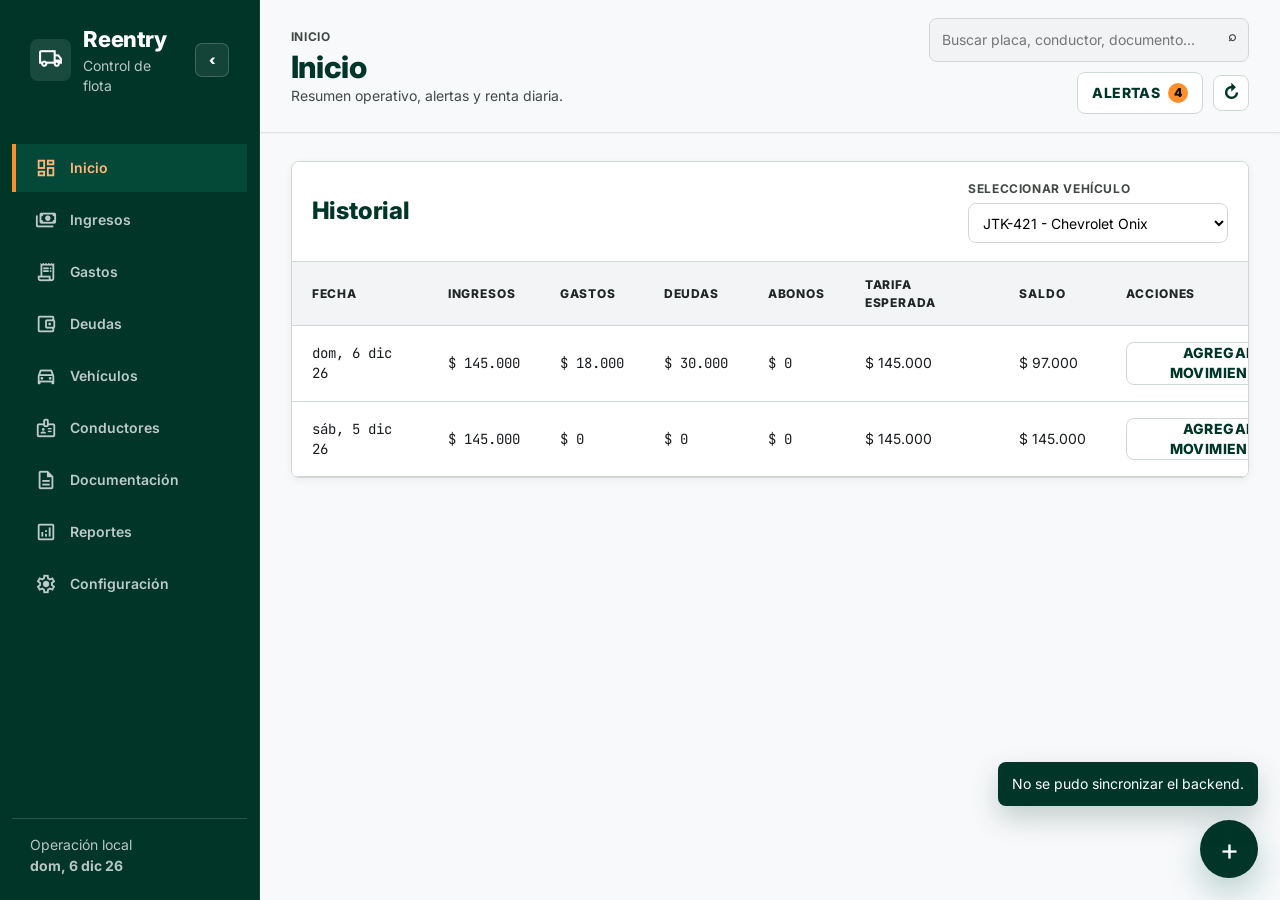
==== commit 4736251c: "08/07/2026 3" ====
--- a/index.html
+++ b/index.html
@@ -8,7 +8,7 @@
 <link rel="stylesheet" href="assets/css/styles.css">
 </head>
 <body>
-<div class="shell" id="shell"><aside class="side"><div class="brand"><div class="mark">R</div><div><strong>Reentry</strong><br><span>Control de flota</span></div><button id="sideToggle" class="sideToggle" title="Contraer menú">‹</button></div><nav id="nav" class="nav"></nav><div class="foot"><span>Operación local</span><strong id="today"></strong></div></aside><main class="main"><header class="top"><div><span id="crumb" class="crumb">Inicio</span><h1 id="title">Inicio</h1><p id="desc"></p></div><div class="actions"><button id="menuBtn" class="icon menuBtn" title="Abrir menú">☰</button><div class="globalSearch"><input id="globalSearch" placeholder="Buscar placa, conductor, documento..."><div id="searchResults" class="searchResults"></div></div><div id="notify" class="notify"></div><button id="sync" class="ghost" title="Sincronizar libro">Sincronizar</button><button id="primary" class="btn"></button></div></header><section id="view" class="view"></section></main></div><div id="drawerBackdrop" class="drawerBackdrop" onclick="closeDrawer()"></div><button id="fab" class="fab" title="Crear registro">+</button><div id="modal" class="modalRoot"></div><div id="toast" class="toast"></div>
+<div class="shell" id="shell"><aside class="side"><div class="brand"><div class="mark">R</div><div><strong>Reentry</strong><br><span>Control de flota</span></div><button id="sideToggle" class="sideToggle" title="Contraer menú">‹</button></div><nav id="nav" class="nav"></nav><div class="foot"><span>Operación local</span><strong id="today"></strong></div></aside><main class="main"><header class="top"><div><span id="crumb" class="crumb">Inicio</span><h1 id="title">Inicio</h1><p id="desc"></p></div><div class="actions"><button id="menuBtn" class="icon menuBtn" title="Abrir menú">☰</button><div class="globalSearch"><input id="globalSearch" placeholder="Buscar placa, conductor, documento..."><div id="searchResults" class="searchResults"></div></div><div id="notify" class="notify"></div><button id="sync" class="icon syncBtn" title="Sincronizar libro" aria-label="Sincronizar libro">↻</button><button id="primary" class="btn"></button></div></header><section id="view" class="view"></section></main></div><div id="drawerBackdrop" class="drawerBackdrop" onclick="closeDrawer()"></div><button id="fab" class="fab" title="Crear registro">+</button><div id="modal" class="modalRoot"></div><div id="toast" class="toast"></div>
 <script src="assets/js/app.js"></script>
 </body>
 </html>
--- a/assets/css/styles.css
+++ b/assets/css/styles.css
@@ -78,10 +78,11 @@
   #primary{grid-column:1/-1!important;justify-self:start;min-height:48px!important;padding:0 20px!important}
   .side{display:flex!important;position:fixed!important;left:0!important;top:0!important;bottom:0!important;width:min(304px,86vw)!important;height:100vh!important;z-index:33!important;transform:translateX(-110%)!important;transition:transform .22s ease!important;box-shadow:18px 0 44px rgba(16,30,26,.24)!important}
   .side.open{transform:translateX(0)!important}
+  .side .nav{display:grid!important;grid-template-columns:1fr!important;gap:4px!important;overflow:visible!important;padding:0!important}
   .drawerBackdrop{position:fixed!important;inset:0!important;background:rgba(10,18,16,.42)!important;z-index:32!important}
   .drawerBackdrop.open{display:block!important}
   .shell.collapsed .brand div:last-child,.shell.collapsed .nav button:not(.on){font-size:inherit!important}
-  .shell.collapsed .nav button,.side .nav button{justify-content:flex-start!important;flex-direction:row!important;text-align:left!important;font-size:14px!important;padding:11px 12px!important}
+  .shell.collapsed .nav button,.side .nav button{width:100%!important;min-width:0!important;justify-content:flex-start!important;flex-direction:row!important;text-align:left!important;font-size:14px!important;padding:11px 12px!important}
   .sideToggle{display:none!important}
 }
 @media(max-width:480px){
@@ -113,3 +114,19 @@
   .reportBars strong{text-align:left}
 }
 .incomeDays{display:grid;gap:12px}.incomeDay{border:1px solid var(--line);border-radius:8px;background:#fbfcfb;padding:12px;display:grid;grid-template-columns:repeat(2,minmax(0,1fr));gap:12px}.incomeDayHead{grid-column:1/-1;display:flex;justify-content:space-between;align-items:center;gap:10px}.incomeDayHead strong{color:var(--primary);font-size:13px;text-transform:uppercase;letter-spacing:.05em}@media(max-width:620px){.incomeDay{grid-template-columns:1fr}}
+.pager{display:flex;justify-content:space-between;align-items:center;gap:12px;padding:12px 16px;border-top:1px solid var(--line);background:#fff;flex-wrap:wrap;color:var(--muted);font-size:13px;font-weight:800}.pager strong{color:var(--primary);font-size:12px;text-transform:uppercase;letter-spacing:.04em}.pager button[disabled]{opacity:.45;cursor:not-allowed;transform:none!important}
+.syncBtn{width:36px!important;height:36px!important;min-height:36px!important;padding:0!important;font-size:18px;line-height:1;text-transform:none!important;letter-spacing:0!important}
+@media(max-width:620px){.pager{align-items:flex-start}.pager .row{width:100%;justify-content:space-between}.pager .row button{flex:1}}
+.vehicleSummary{display:grid;grid-template-columns:repeat(3,minmax(0,1fr));gap:12px;padding:16px 20px;border-bottom:1px solid var(--line);background:#fbfcfb}.homeVehicleSelect{min-width:260px}.vehicleHome .table table{min-width:1040px}
+.view:has(.vehicleHome)>.hero,.view:has(.vehicleHome)>.metrics{display:none}.vehicleHome th:nth-child(2),.vehicleHome td:nth-child(2),.vehicleHome th:nth-child(9),.vehicleHome td:nth-child(9){display:none}
+.vehicleHome tbody tr{cursor:pointer}.vehicleHome tbody tr:hover td{background:#eef5f1}
+@media(max-width:760px){.vehicleSummary{grid-template-columns:1fr}.homeVehicleSelect{width:100%;min-width:0}}
+.modalRoot{z-index:60!important;overflow:auto!important}
+.modalRoot.open{display:flex!important}
+body:has(.modalRoot.open) .fab{display:none!important}
+.modal,.sheet{max-height:calc(100dvh - 32px)!important}
+@media(max-width:760px){
+  .modalRoot{align-items:flex-start!important;justify-content:center!important;padding:12px!important;padding-bottom:28px!important}
+  .modalRoot.sheetModal{align-items:flex-start!important}
+  .modal,.sheet{width:100%!important;max-height:calc(100dvh - 24px)!important;margin:0!important;border-radius:12px!important;overflow:auto!important}
+}
